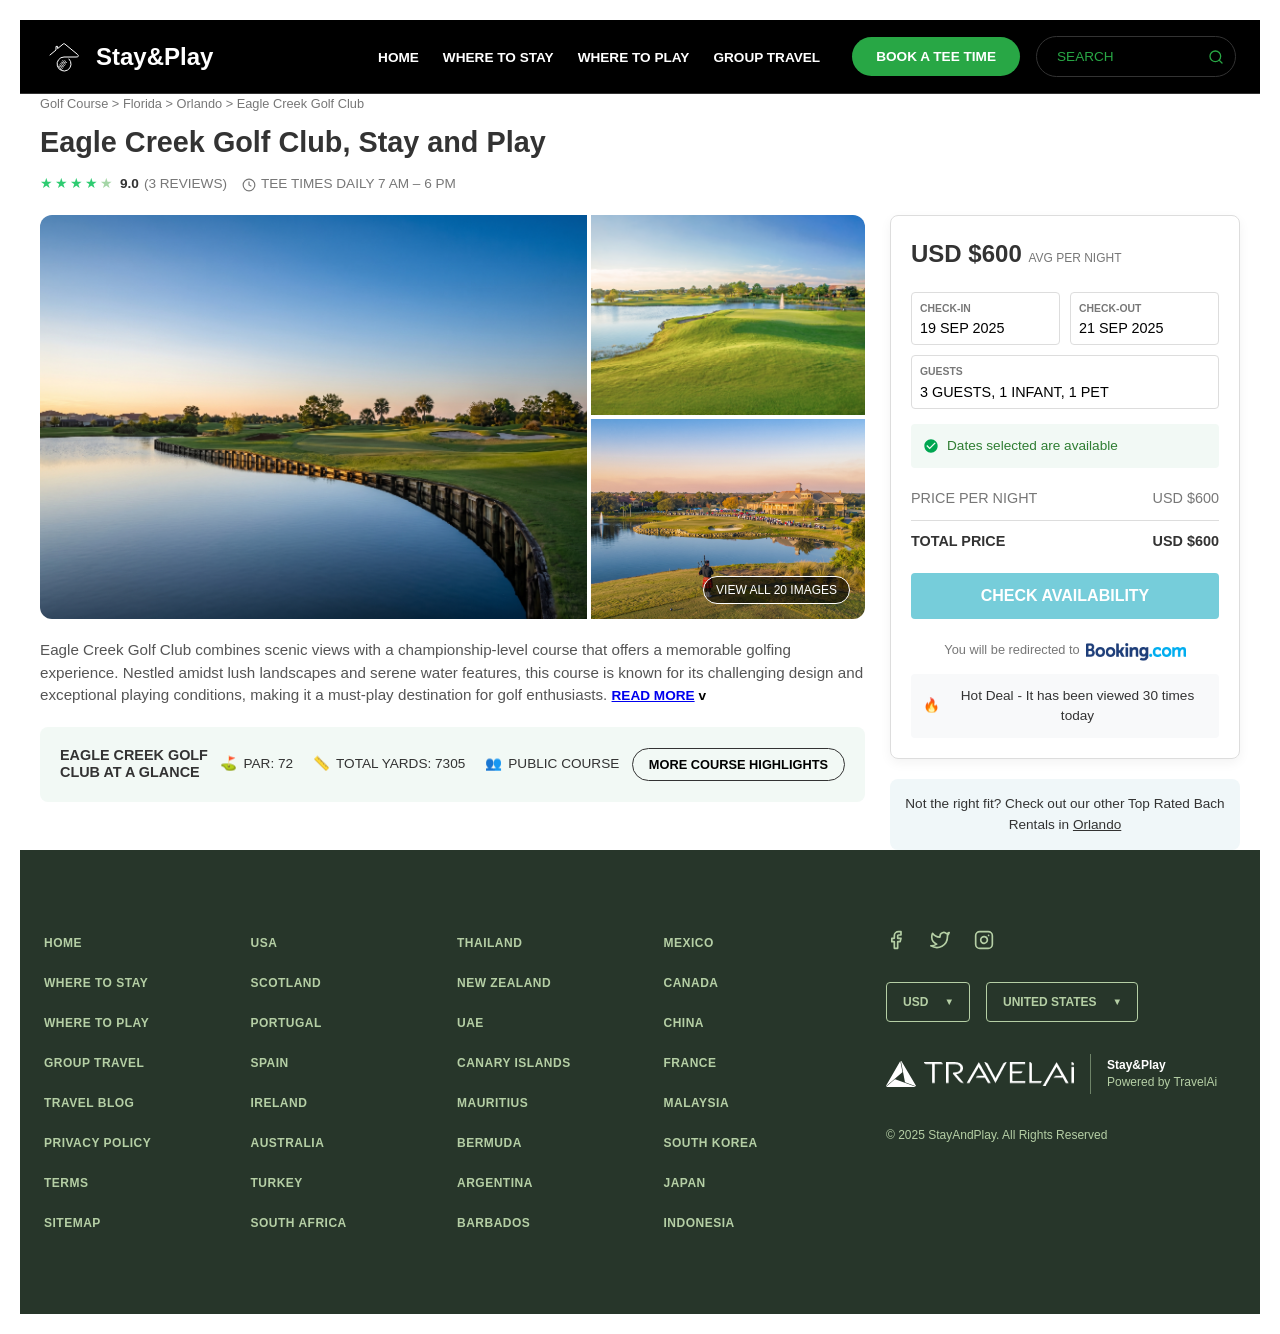
==== index.html @ 3597feb5 "works of day 2: header, footer, hero sections" ====
<!DOCTYPE html>
<html lang="en">
<head>
    <meta charset="UTF-8">
    <meta name="viewport" content="width=device-width, initial-scale=1.0">
    <title>Stay&Play - Eagle Creek Golf Club</title>
    <link rel="stylesheet" href="styles/styles.css">
    <link rel="stylesheet" href="styles/style-hero.css">
</head>
<body>

   <header class="header">
    <nav class="header__nav container" aria-label="Main Navigation">
        
        <!-- Left Side: Logo and Brand Name -->
        <div class="header__brand">
            <img src="assets/icons/logo.svg" alt="Stay&Play Logo" class="logo-img" width="40" height="40">
            <div class="header__logo">Stay&Play</div>
        </div>
        
        <!-- Right Side: Grouped Menu and Actions -->
        <div class="header__right">
            
            <!-- Navigation Links -->
            <ul class="header__menu">
                <li><a href="#" class="header__link">HOME</a></li>
                <li><a href="#" class="header__link">WHERE TO STAY</a></li>
                <li><a href="#" class="header__link">WHERE TO PLAY</a></li>
                <li><a href="#" class="header__link">GROUP TRAVEL</a></li>
            </ul>

            <!-- Actions (Buttons and Search) -->
            <div class="header__actions">
                
                <!-- Extended Actions (Desktop) -->
                <div class="header__actions-extended">
                    <button class="button button--primary button--pill">BOOK A TEE TIME</button>
                    <div class="search-wrapper">
                        <input type="text" class="search-wrapper__input" placeholder="SEARCH" aria-label="Search">
                        <svg class="search-wrapper__icon" xmlns="http://www.w3.org/2000/svg" width="16" height="16" viewBox="0 0 24 24" fill="none" stroke="currentColor" stroke-width="2" stroke-linecap="round" stroke-linejoin="round">
                            <circle cx="11" cy="11" r="8"></circle>
                            <line x1="21" y1="21" x2="16.65" y2="16.65"></line>
                        </svg>
                    </div>
                </div>

                <!-- Compact Actions (Mobile) -->
                <div class="header__actions-compact">
                    <button class="btn-icon btn-icon--solid" aria-label="Book a Tee Time">
                        <svg width="20" height="20" viewBox="0 0 24 24" fill="none" stroke="currentColor" stroke-width="2.5" stroke-linecap="round" stroke-linejoin="round">
                            <circle cx="12" cy="10" r="5"></circle>
                            <path d="M12 15v5"></path><path d="M9 20h6"></path>
                        </svg>
                    </button>
                    <button class="btn-icon btn-icon--outline" aria-label="Search">
                        <svg width="18" height="18" viewBox="0 0 24 24" fill="none" stroke="currentColor" stroke-width="2" stroke-linecap="round" stroke-linejoin="round">
                            <circle cx="11" cy="11" r="8"></circle>
                            <line x1="21" y1="21" x2="16.65" y2="16.65"></line>
                        </svg>
                    </button>
                </div>

                <!-- Hamburger Menu -->
                <button class="btn-icon btn-icon--menu" aria-label="Open Menu">
                    <svg width="28" height="28" viewBox="0 0 24 24" fill="none" stroke="currentColor" stroke-width="1.5" stroke-linecap="round" stroke-linejoin="round">
                        <line x1="3" y1="6" x2="21" y2="6"></line>
                        <line x1="3" y1="12" x2="21" y2="12"></line>
                        <line x1="3" y1="18" x2="21" y2="18"></line>
                    </svg>
                </button>
            </div>
        </div>
        
    </nav>
</header>

    <main class="property-listing">
    <!-- Header Section -->
    <header class="listing-header">
        <nav class="breadcrumbs">
            <a href="#">Golf Course</a> > <a href="#">Florida</a> > <a href="#">Orlando</a> > <span>Eagle Creek Golf Club</span>
        </nav>
        <h1>Eagle Creek Golf Club, Stay and Play</h1>
        <div class="listing-meta">
            <div class="rating">
                <span class="stars">★★★★<span class="half-star">★</span></span>
                <strong>9.0</strong> <span>(3 REVIEWS)</span>
            </div>
            <div class="hours">
                <svg width="14" height="14" viewBox="0 0 24 24" fill="none" stroke="currentColor" stroke-width="2"><circle cx="12" cy="12" r="10"></circle><polyline points="12 6 12 12 16 14"></polyline></svg>
                TEE TIMES DAILY 7 AM – 6 PM
            </div>
        </div>
    </header>

    <div class="listing-content">
        <!-- Left Column: Details -->
        <div class="main-details">
            <section class="gallery">
                <div class="gallery-main">
                    <img src="assets/images/hero-first.jpeg" alt="Eagle Creek Golf Course Main">
                </div>
                <div class="gallery-side gallery-top">
                    <img src="assets/images/hero-second.jpeg" alt="Eagle Creek Golf Course 2">
                </div>
                <div class="gallery-side gallery-bottom">
                    <img src="assets/images/hero-third.jpeg" alt="Eagle Creek Clubhouse">
                    <button class="view-images-btn">VIEW ALL 20 IMAGES</button>
                </div>
            </section>

            <section class="description">
                <p>Eagle Creek Golf Club combines scenic views with a championship-level course that offers a memorable golfing experience. Nestled amidst lush landscapes and serene water features, this course is known for its challenging design and exceptional playing conditions, making it a must-play destination for golf enthusiasts. <button class="read-more"><a href="#">READ MORE</a> <span>v</span></button></p>
            </section>

            <section class="at-a-glance">
                <div class="glance-title">EAGLE CREEK GOLF<br>CLUB AT A GLANCE</div>
                <div class="glance-stats">
                    <div class="stat"><span class="icon">⛳</span> PAR: 72</div>
                    <div class="stat"><span class="icon">📏</span> TOTAL YARDS: 7305</div>
                    <div class="stat"><span class="icon">👥</span> PUBLIC COURSE</div>
                </div>
                <button class="btn-outline">MORE COURSE HIGHLIGHTS</button>
            </section>
        </div>

        <!-- Right Column: Booking Widget -->
        <aside class="booking-sidebar">
            <div class="booking-widget">
                <div class="price-header">
                    <h2>USD $600 <span>AVG PER NIGHT</span></h2>
                </div>
                
                <form class="booking-form">
                    <div class="form-row dates">
                        <div class="input-group">
                            <label>CHECK-IN</label>
                            <select><option>19 SEP 2025</option></select>
                        </div>
                        <div class="input-group">
                            <label>CHECK-OUT</label>
                            <select><option>21 SEP 2025</option></select>
                        </div>
                    </div>
                    <div class="form-row">
                        <div class="input-group full-width">
                            <label>GUESTS</label>
                            <select><option>3 GUESTS, 1 INFANT, 1 PET</option></select>
                        </div>
                    </div>
                </form>

                <div class="availability-status">
                    <svg width="16" height="16" viewBox="0 0 24 24" fill="#00a651"><path d="M12 2C6.48 2 2 6.48 2 12s4.48 10 10 10 10-4.48 10-10S17.52 2 12 2zm-2 15l-5-5 1.41-1.41L10 14.17l7.59-7.59L19 8l-9 9z"/></svg>
                    Dates selected are available
                </div>

                <div class="price-breakdown">
                    <div class="price-row">
                        <span>PRICE PER NIGHT</span>
                        <span>USD $600</span>
                    </div>
                    <div class="price-row total">
                        <span>TOTAL PRICE</span>
                        <span>USD $600</span>
                    </div>
                </div>

                <button class="btn-primary">CHECK AVAILABILITY</button>
                
                <div class="redirect-info">
                    <span class="redirect-text">You will be redirected to</span>
                    <img src="assets/images/booking-final.png" alt="Booking.com Logo" class="booking-logo" width="100" height="40">
                    <!-- <strong>Booking.com</strong> -->
                </div>

                <div class="urgency-banner">
                    <span class="fire-icon">🔥</span> Hot Deal - It has been viewed 30 times today
                </div>
            </div>

            <div class="alternative-box">
                Not the right fit? Check out our other Top Rated Bach Rentals in <a href="#" >Orlando</a>
            </div>
        </aside>
    </div>
</main>

    <footer class="footer">
    <div class="container footer__container">
        
        <!-- Left Side: 4-Column Navigation Grid -->
        <nav class="footer__nav" aria-label="Footer Navigation">
            <ul class="footer__list">
                <li><a href="#" class="footer__link">HOME</a></li>
                <li><a href="#" class="footer__link">WHERE TO STAY</a></li>
                <li><a href="#" class="footer__link">WHERE TO PLAY</a></li>
                <li><a href="#" class="footer__link">GROUP TRAVEL</a></li>
                <li><a href="#" class="footer__link">TRAVEL BLOG</a></li>
                <li><a href="#" class="footer__link">PRIVACY POLICY</a></li>
                <li><a href="#" class="footer__link">TERMS</a></li>
                <li><a href="#" class="footer__link">SITEMAP</a></li>
            </ul>

            <ul class="footer__list">
                <li><a href="#" class="footer__link">USA</a></li>
                <li><a href="#" class="footer__link">SCOTLAND</a></li>
                <li><a href="#" class="footer__link">PORTUGAL</a></li>
                <li><a href="#" class="footer__link">SPAIN</a></li>
                <li><a href="#" class="footer__link">IRELAND</a></li>
                <li><a href="#" class="footer__link">AUSTRALIA</a></li>
                <li><a href="#" class="footer__link">TURKEY</a></li>
                <li><a href="#" class="footer__link">SOUTH AFRICA</a></li>
            </ul>

            <ul class="footer__list">
                <li><a href="#" class="footer__link">THAILAND</a></li>
                <li><a href="#" class="footer__link">NEW ZEALAND</a></li>
                <li><a href="#" class="footer__link">UAE</a></li>
                <li><a href="#" class="footer__link">CANARY ISLANDS</a></li>
                <li><a href="#" class="footer__link">MAURITIUS</a></li>
                <li><a href="#" class="footer__link">BERMUDA</a></li>
                <li><a href="#" class="footer__link">ARGENTINA</a></li>
                <li><a href="#" class="footer__link">BARBADOS</a></li>
            </ul>

            <ul class="footer__list">
                <li><a href="#" class="footer__link">MEXICO</a></li>
                <li><a href="#" class="footer__link">CANADA</a></li>
                <li><a href="#" class="footer__link">CHINA</a></li>
                <li><a href="#" class="footer__link">FRANCE</a></li>
                <li><a href="#" class="footer__link">MALAYSIA</a></li>
                <li><a href="#" class="footer__link">SOUTH KOREA</a></li>
                <li><a href="#" class="footer__link">JAPAN</a></li>
                <li><a href="#" class="footer__link">INDONESIA</a></li>
            </ul>
        </nav>

        <!-- Right Side: Socials, Dropdowns, and Branding -->
        <aside class="footer__aside">
            
            <div class="footer__socials">
                <!-- Facebook -->
                <a href="#" aria-label="Facebook" class="footer__social-link">
                    <svg width="20" height="20" viewBox="0 0 24 24" fill="none" stroke="currentColor" stroke-width="2" stroke-linecap="round" stroke-linejoin="round"><path d="M18 2h-3a5 5 0 0 0-5 5v3H7v4h3v8h4v-8h3l1-4h-4V7a1 1 0 0 1 1-1h3z"></path></svg>
                </a>
                <!-- Twitter -->
                <a href="#" aria-label="Twitter" class="footer__social-link">
                    <svg width="20" height="20" viewBox="0 0 24 24" fill="none" stroke="currentColor" stroke-width="2" stroke-linecap="round" stroke-linejoin="round"><path d="M23 3a10.9 10.9 0 0 1-3.14 1.53 4.48 4.48 0 0 0-7.86 3v1A10.66 10.66 0 0 1 3 4s-4 9 5 13a11.64 11.64 0 0 1-7 2c9 5 20 0 20-11.5a4.5 4.5 0 0 0-.08-.83A7.72 7.72 0 0 0 23 3z"></path></svg>
                </a>
                <!-- Instagram -->
                <a href="#" aria-label="Instagram" class="footer__social-link">
                    <svg width="20" height="20" viewBox="0 0 24 24" fill="none" stroke="currentColor" stroke-width="2" stroke-linecap="round" stroke-linejoin="round"><rect x="2" y="2" width="20" height="20" rx="5" ry="5"></rect><path d="M16 11.37A4 4 0 1 1 12.63 8 4 4 0 0 1 16 11.37z"></path><line x1="17.5" y1="6.5" x2="17.51" y2="6.5"></line></svg>
                </a>
            </div>

            <div class="footer__dropdowns">
                <div class="footer__select-wrapper">
                    <select class="footer__select" aria-label="Currency">
                        <option value="usd">USD</option>
                    </select>
                </div>
                <div class="footer__select-wrapper">
                    <select class="footer__select" aria-label="Country">
                        <option value="us">UNITED STATES</option>
                    </select>
                </div>
            </div>

            <div class="footer__brand">
                <div class="footer__brand-logo">
                    <!-- Placeholder SVG for TravelAI Logo -->
                     <img src="assets/icons/travelai-logo-icon.svg" alt="TravelAI Logo" width="30px" height="30px">
                     <img src="assets/images/travelai-name.png" alt="TravelAI Text Logo" width="150px" height="24px">
                    <!-- <svg width="24" height="24" viewBox="0 0 24 24" fill="none" stroke="currentColor" stroke-width="2"><path d="M12 2L2 22h20L12 2z"></path></svg> -->
                    <!-- <span>TRAVELAI</span> -->
                </div>
                <div class="footer__brand-divider"></div>
                <div class="footer__brand-text">
                    <strong>Stay&Play</strong>
                    <span>Powered by TravelAi</span>
                </div>
            </div>

            <p class="footer__copyright">&copy; 2025 StayAndPlay. All Rights Reserved</p>

        </aside>
    </div>
</footer>
</body>
</html>
---- styles/styles.css ----
/* ==========================================================================
   1. CSS Variables & Design Tokens
   ========================================================================== */
:root {
    /* Colors */
    --color-primary: #28a745;
    --color-primary-light: #92e3a9;
    --color-black: #000000;
    --color-white: #ffffff;
    --color-text-main: #333333;
    --color-text-muted: #666666;
    --color-bg-page: #f8f9fa;
    --color-border: #eaeaea;
    --color-border-dark: #333333;
    --color-footer-bg: #27362a; /* Dark green */
    --color-footer-text: #b5cfa5; /* Pale green text */
    --color-footer-hover: #ffffff;
    
    /* Typography */
    --font-family: -apple-system, BlinkMacSystemFont, "Segoe UI", Roboto, Helvetica, Arial, sans-serif;
    
    /* Spacing & Layout */
    --radius-card: 8px;
    --radius-pill: 50px;
    --max-width-desktop: 1440px;
}

/* ==========================================================================
   2. Reset & Base Styles
   ========================================================================== */
* {
    margin: 0;
    padding: 0;
    box-sizing: border-box;
}

body {
    font-family: var(--font-family);
    line-height: 1.6;
    color: var(--color-text-main);
    background-color: var(--color-bg-page);
    -webkit-font-smoothing: antialiased;
}

img, svg {
    max-width: 100%;
    display: block;
}

/* Accessible Focus States */
:focus-visible {
    outline: 3px solid var(--color-primary);
    outline-offset: 2px;
}

/* Desktop-Focused Container */
.container {
    width: 100%;
    max-width: var(--max-width-desktop);
    margin: 0 auto;
    padding: 0 1.5rem; /* Generous desktop padding */
}

/* ==========================================================================
   3. Buttons & Inputs
   ========================================================================== */
.button {
    cursor: pointer;
    border: none;
    font-weight: 700;
    font-size: 0.85rem;
    transition: background-color 0.2s ease, opacity 0.2s ease;
    display: inline-flex;
    align-items: center;
    justify-content: center;
}

.button--primary {
    background-color: var(--color-primary);
    color: var(--color-white);
}

.button--primary:hover {
    background-color: #218838;
}

.button--pill {
    padding: 0.75rem 1.5rem;
    border-radius: var(--radius-pill);
}

/* Icon Buttons */
.btn-icon {
    display: flex;
    align-items: center;
    justify-content: center;
    width: 44px;
    height: 44px;
    border: none;
    background: transparent;
    cursor: pointer;
    padding: 0;
    transition: transform 0.2s ease;
}

.btn-icon:hover {
    transform: scale(1.05);
}

.btn-icon--solid {
    background-color: var(--color-primary-light);
    color: var(--color-black);
    border-radius: 50%;
}

.btn-icon--outline {
    border: 1.5px solid var(--color-primary-light);
    color: var(--color-primary-light);
    border-radius: 50%;
}

.btn-icon--menu {
    color: var(--color-primary-light);
    width: 32px;
}

/* ==========================================================================
   4. Header & Navigation (Desktop First)
   ========================================================================== */
.header {
    width: 100%;
    background-color: var(--color-black);
    border-bottom: 1px solid var(--color-border-dark);
    position: sticky;
    top: 0;
    z-index: 1000;
}

.header__nav {
    display: flex;
    justify-content: space-between;
    align-items: center;
    width: 100%;
    padding-top: 1rem;
    padding-bottom: 1rem;
}

.header__brand {
    display: flex;
    justify-content: flex-start;
    align-items: center;
    background: black;
    gap: 0.75rem;
}

.header__logo {
    font-size: 1.5rem;
    font-weight: 800;
    color: var(--color-white);
}

.logo-img {
    width: 40px;
    height: 40px;
    object-fit: contain;
}

/* Desktop Menu Links */
.header__menu {
    display: flex;
    list-style: none;
    gap: 1.5rem;
    margin: 0;
    padding: 0;
}

.header__link {
    text-decoration: none;
    color: var(--color-white);
    font-weight: 600;
    font-size: 0.85rem;
    text-transform: uppercase;
    transition: color 0.2s ease;
}

.header__link:hover {
    color: var(--color-primary);
}

.header__right {
    display: flex;
    align-items: center;
    justify-content: flex-end;
    gap: 2rem; /* Controls the spacing between the text links and the buttons */
}

/* Header Actions */
.header__actions {
    display: flex;
    align-items: center;
    gap: 1rem;
}

.header__actions-extended {
    display: flex;
    align-items: center;
    gap: 1rem;
}

.header__actions-compact,
.btn-icon--menu {
    display: none; /* Hidden on desktop */
}

/* Search Box */
.search-wrapper {
    position: relative;
    display: flex;
    align-items: center;
}

.search-wrapper__input {
    background-color: var(--color-black);
    color: var(--color-white);
    padding: 0.75rem 2.5rem 0.75rem 1.25rem; 
    border: 1px solid var(--color-border-dark);
    border-radius: var(--radius-pill); 
    font-size: 0.85rem;
    outline: none;
    transition: border-color 0.2s ease;
    width: 200px;
}

.search-wrapper__input::placeholder {
    color: var(--color-primary);
    opacity: 1;
}

.search-wrapper__input:focus {
    border-color: var(--color-primary); 
}

.search-wrapper__icon {
    position: absolute;
    right: 12px;
    color: var(--color-primary);
    pointer-events: none; 
}

/* ==========================================================================
   5. Main Content & Layout Blocks
   ========================================================================== */

/* Accommodations Split Layout (Desktop Default) */
.booking-portal {
    padding: 3rem 0;
}

.booking-portal__header {
    margin-bottom: 2rem;
}

.booking-portal__filters {
    display: flex;
    gap: 1rem;
    margin-bottom: 2rem;
}

.filter-btn {
    background: var(--color-white);
    border: 1px solid var(--color-border);
    padding: 0.5rem 1.5rem;
    border-radius: var(--radius-pill);
    font-weight: 600;
    cursor: pointer;
}

/* Master-Detail Layout */
.booking-portal__layout {
    display: flex;
    flex-direction: row;
    align-items: flex-start;
    gap: 2rem;
}

/* Grid Column (60% width on desktop) */
.booking-portal__content {
    flex: 1 1 60%;
}

.property-grid {
    display: grid;
    grid-template-columns: repeat(2, 1fr); /* 2 columns within the 60% area */
    gap: 1.5rem;
}

/* Map Column (40% width on desktop, Sticky) */
.booking-portal__map {
    flex: 1 1 40%;
    position: sticky;
    top: 100px; /* Offset for navbar */
    height: calc(100vh - 120px);
    background: var(--color-border);
    border-radius: var(--radius-card);
    overflow: hidden;
}

/* Property Cards */
.card {
    background: var(--color-white);
    border: 1px solid var(--color-border);
    border-radius: var(--radius-card);
    overflow: hidden;
    display: flex;
    flex-direction: column;
}

.card__img {
    width: 100%;
    height: 200px;
    object-fit: cover;
}

.card__body {
    padding: 1.5rem;
    display: flex;
    flex-direction: column;
    flex-grow: 1;
}

.card__title {
    font-size: 1.1rem;
    margin-bottom: 0.5rem;
}

.card__price {
    font-weight: 600;
    color: var(--color-primary);
    margin-bottom: 1rem;
}

.card__actions {
    margin-top: auto;
    display: flex;
    gap: 0.5rem;
}

.card__actions button {
    flex: 1;
    padding: 0.5rem;
    border-radius: 4px;
}

/* Weather Section */
.weather {
    padding: 3rem 0;
}

.weather__grid {
    display: grid;
    grid-template-columns: repeat(4, 1fr);
    gap: 1.5rem;
    margin-top: 1.5rem;
}

/* ==========================================================================
   Footer Base (Desktop First)
   ========================================================================== */
.footer {
    background-color: var(--color-footer-bg);
    /* Ensure you have an overlay-friendly background image in your assets folder */
    background-image: linear-gradient(rgba(39, 54, 42, 0.85), rgba(39, 54, 42, 0.85)), url('assets/footer1.jpeg');
    background-size: cover;
    background-position: center;
    padding: 5rem 0;
    color: var(--color-footer-text);
}

.footer__container {
    display: flex;
    justify-content: space-between;
    align-items: flex-start;
    gap: 4rem;
}

/* ==========================================================================
   Left Navigation
   ========================================================================== */
.footer__nav {
    display: grid;
    grid-template-columns: repeat(4, 1fr);
    gap: 3rem;
    flex: 1; /* Takes up remaining space */
}

.footer__list {
    list-style: none;
    padding: 0;
    margin: 0;
    display: flex;
    flex-direction: column;
    gap: 1rem;
}

.footer__link {
    text-decoration: none;
    color: var(--color-footer-text);
    font-size: 0.75rem;
    font-weight: 600;
    letter-spacing: 0.5px;
    text-transform: uppercase;
    transition: color 0.2s ease;
}

.footer__link:hover {
    color: var(--color-footer-hover);
}

/* ==========================================================================
   Right Aside (Controls & Branding)
   ========================================================================== */
.footer__aside {
    display: flex;
    flex-direction: column;
    align-items: flex-start; /* Aligns content to the right edge */
    gap: 2rem;
    min-width: 350px;
}

/* Socials */
.footer__socials {
    display: flex;
    gap: 1.5rem;
}

.footer__social-link {
    color: var(--color-footer-text);
    transition: color 0.2s ease;
}

.footer__social-link:hover {
    color: var(--color-footer-hover);
}

/* Select Dropdowns */
.footer__dropdowns {
    display: flex;
    gap: 1rem;
    width: 100%;
    justify-content: flex-start;
}

.footer__select-wrapper {
    position: relative;
}

.footer__select {
    appearance: none;
    background-color: transparent;
    color: var(--color-footer-text);
    border: 1px solid var(--color-footer-text);
    padding: 0.75rem 2.5rem 0.75rem 1rem;
    border-radius: 4px;
    font-size: 0.75rem;
    font-weight: 600;
    cursor: pointer;
    outline: none;
}

.footer__select:focus {
    border-color: var(--color-footer-hover);
}

/* Add custom arrow using background-image */
.footer__select-wrapper::after {
    content: "▼";
    font-size: 0.6rem;
    color: var(--color-footer-text);
    position: absolute;
    right: 1rem;
    top: 50%;
    transform: translateY(-50%);
    pointer-events: none;
}

/* Branding */
.footer__brand {
    display: flex;
    align-items: center;
    gap: 1rem;
}

.footer__brand-logo {
    display: flex;
    align-items: center;
    gap: 0.5rem;
    font-size: 1.5rem;
    font-weight: 400;
    letter-spacing: 1px;
    color: var(--color-footer-hover); /* Brighter for the logo */
}

.footer__brand-divider {
    width: 1px;
    height: 40px;
    background-color: var(--color-footer-text);
    opacity: 0.5;
}

.footer__brand-text {
    display: flex;
    flex-direction: column;
    font-size: 0.75rem;
    line-height: 1.4;
}

.footer__brand-text strong {
    color: var(--color-footer-hover);
}

.footer__copyright {
    font-size: 0.75rem;
}

/* ==========================================================================
   Responsive Behavior (Desktop-First)
   ========================================================================== */

/* Tablet View */
@media (max-width: 1199px) {
    .footer__container {
        flex-direction: column;
        gap: 4rem;
    }

    .footer__aside {
        align-items: flex-start; /* Move alignment to left for stacked view */
        width: 100%;
    }

    .footer__dropdowns {
        justify-content: flex-start;
    }
}

/* Small Tablet / Mobile Wide */
@media (max-width: 899px) {
    .footer__nav {
        grid-template-columns: repeat(2, 1fr); /* 2 columns instead of 4 */
        width: 100%;
    }
}

/* Small Mobile */
@media (max-width: 599px) {
    .footer__nav {
        grid-template-columns: 1fr; /* Single column */
    }

    .footer__dropdowns {
        flex-direction: column; /* Stack dropdowns vertically */
        width: 100%;
    }
    
    .footer__select {
        width: 100%; /* Full width dropdowns on mobile */
    }
}

/* ==========================================================================
   6. Responsive Breakpoints (Scaling Down)
   ========================================================================== */

/* Tablet / Small Desktop View (Screens under 1200px) */
@media (max-width: 1199px) {
    .container {
        padding: 0 2rem; /* Reduce container padding */
    }

    /* Navbar Adjustments */
    .header__menu {
        display: none; /* Hide text links to save space */
    }
    
    .btn-icon--menu {
        display: flex; /* Show hamburger menu */
    }

    .header__brand {
        justify-content: left;
    }

    .header__right {
        justify-content: flex-end;
    }

    /* Reduce property grid to 1 column inside the split layout */
    .property-grid {
        grid-template-columns: 1fr;
    }

    /* Reduce weather grid */
    .weather__grid {
        grid-template-columns: repeat(2, 1fr);
    }
}


/* Mobile / Small Tablet View (Screens under 900px) */
@media (max-width: 899px) {
    /* Navbar Actions Swap */
    .header__actions-extended {
        display: none; /* Hide full search and pill button */
    }
    
    .header__actions-compact {
        display: flex; /* Show solid/outline icon buttons */
        gap: 0.75rem;
    }

    /* Collapse Split Layout */
    .booking-portal__layout {
        flex-direction: column-reverse; /* Stacks map above or below grid */
    }

    .booking-portal__content,
    .booking-portal__map {
        flex: 1 1 100%;
        width: 100%;
    }

    .booking-portal__map {
        position: relative;
        top: 0;
        height: 350px; /* Fixed height for map on mobile */
        margin-bottom: 2rem;
    }

    /* Expand property grid back to 2 columns if space allows on wide mobile, or keep 1 */
    .property-grid {
        grid-template-columns: repeat(auto-fit, minmax(280px, 1fr));
    }
}

/* Small Mobile View (Screens under 600px) */
@media (max-width: 599px) {
    .container {
        padding: 0 1rem;
    }

    .weather__grid {
        grid-template-columns: 1fr; /* Stack weather cards single file */
    }
    
    .card__actions {
        flex-direction: column; /* Stack buttons inside cards */
    }
}
---- styles/style-hero.css ----
:root {
    --text-main: #333;
    --text-light: #777;
    --primary-blue: #76cdda;
    --border-color: #ddd;
    --bg-light-green: #f2f9f5;
    --bg-light-blue: #f0f7f9;
    --font-family: -apple-system, BlinkMacSystemFont, "Segoe UI", Roboto, Helvetica, Arial, sans-serif;
}

body {
    font-family: var(--font-family);
    color: var(--text-main);
    line-height: 1.5;
    margin: 0;
    padding: 20px;
    background-color: #fff;
}

* { box-sizing: border-box; }

.property-listing {
    max-width: 1200px;
    margin: 0 auto;
}

/* Header */
.breadcrumbs {
    font-size: 0.8rem;
    color: var(--text-light);
    margin-bottom: 8px;
}
.breadcrumbs a {
    color: var(--text-light);
    text-decoration: none;
}
h1 {
    font-size: 1.8rem;
    margin: 0 0 10px 0;
}
.listing-meta {
    display: flex;
    align-items: center;
    gap: 15px;
    font-size: 0.85rem;
    margin-bottom: 20px;
    color: var(--text-light);
}
.rating {
    display: flex;
    align-items: center;
    gap: 5px;
}
.stars { color: #2ecc71; letter-spacing: 2px;}
.half-star { color: #a5d6a7; }
.rating strong { color: var(--text-main); }
.hours {
    display: flex;
    align-items: center;
    gap: 5px;
}

/* Layout */
.listing-content {
    display: grid;
    grid-template-columns: 1fr 350px;
    gap: 25px;
}

/* Gallery */
.gallery {
    display: grid;
    grid-template-columns: 2fr 1fr;
    grid-template-rows: 200px 200px;
    gap: 4px;
    border-radius: 12px;
    overflow: hidden;
    margin-bottom: 20px;
}
.gallery img {
    width: 100%;
    height: 100%;
    object-fit: cover;
    display: block;
}
.gallery-main {
    grid-row: span 2;
}
.gallery-bottom {
    position: relative;
}
.view-images-btn {
    position: absolute;
    bottom: 15px;
    right: 15px;
    background: rgba(0,0,0,0.6);
    color: white;
    border: 1px solid white;
    padding: 6px 12px;
    font-size: 0.75rem;
    border-radius: 20px;
    cursor: pointer;
}

/* Description */
.description p {
    font-size: 0.95rem;
    color: #555;
    margin-bottom: 20px;
}
.read-more {
    background: none;
    border: none;
    font-weight: bold;
    font-size: 0.85rem;
    cursor: pointer;
    padding: 0;
}

/* At a Glance */
.at-a-glance {
    display: flex;
    align-items: center;
    justify-content: space-between;
    background-color: var(--bg-light-green);
    padding: 20px;
    border-radius: 8px;
}
.glance-title {
    font-weight: bold;
    font-size: 0.9rem;
    line-height: 1.2;
}
.glance-stats {
    display: flex;
    gap: 20px;
    font-size: 0.85rem;
}
.stat {
    display: flex;
    align-items: center;
    gap: 6px;
}
.btn-outline {
    background: transparent;
    border: 1px solid var(--text-main);
    padding: 8px 16px;
    border-radius: 20px;
    font-size: 0.8rem;
    font-weight: 600;
    cursor: pointer;
}

/* Booking Sidebar */
.booking-widget {
    border: 1px solid var(--border-color);
    border-radius: 8px;
    padding: 20px;
    box-shadow: 0 4px 12px rgba(0,0,0,0.05);
}
.price-header h2 {
    margin: 0 0 20px 0;
    font-size: 1.5rem;
}
.price-header span {
    font-size: 0.75rem;
    color: var(--text-light);
    font-weight: normal;
}
.booking-form .form-row {
    display: flex;
    gap: 10px;
    margin-bottom: 10px;
}
.input-group {
    flex: 1;
    display: flex;
    flex-direction: column;
    border: 1px solid var(--border-color);
    border-radius: 4px;
    padding: 8px;
}
.input-group.full-width { width: 100%; }
.input-group label {
    font-size: 0.65rem;
    color: var(--text-light);
    font-weight: bold;
}
.input-group select {
    border: none;
    outline: none;
    font-size: 0.9rem;
    background: transparent;
    appearance: none;
    font-weight: 500;
    margin-top: 4px;
}
.availability-status {
    background-color: var(--bg-light-green);
    color: #2e7d32;
    padding: 12px;
    border-radius: 4px;
    font-size: 0.85rem;
    display: flex;
    align-items: center;
    gap: 8px;
    margin: 15px 0;
}
.price-breakdown {
    margin: 20px 0;
    font-size: 0.9rem;
}
.price-row {
    display: flex;
    justify-content: space-between;
    margin-bottom: 10px;
    color: var(--text-light);
}
.price-row.total {
    font-weight: bold;
    color: var(--text-main);
    border-top: 1px solid var(--border-color);
    padding-top: 10px;
}
.btn-primary {
    width: 100%;
    background-color: var(--primary-blue);
    color: white;
    border: none;
    padding: 14px;
    border-radius: 4px;
    font-weight: bold;
    font-size: 1rem;
    cursor: pointer;
    margin-bottom: 15px;
}
.redirect-info {
    color: var(--text-light);
    display: flex;
    align-items: center;
    gap: 6px; 
    justify-content: center;
} 

 .redirect-text {
    font-size: 0.8rem;
    margin: 0 0 8px 0;
}


.urgency-banner {
    background-color: #f8f9fa;
    padding: 12px;
    border-radius: 4px;
    font-size: 0.85rem;
    text-align: center;
    display: flex;
    align-items: center;
    justify-content: center;
    gap: 8px;
}

/* Alternative Box */
.alternative-box {
    background-color: var(--bg-light-blue);
    padding: 15px;
    border-radius: 8px;
    text-align: center;
    font-size: 0.85rem;
    margin-top: 20px;
}
.alternative-box a {
    color: var(--text-main);
}

/* Responsive adjustments */
@media (max-width: 900px) {
    .listing-content {
        grid-template-columns: 1fr;
    }
    .at-a-glance {
        flex-direction: column;
        align-items: flex-start;
        gap: 15px;
    }
    .gallery {
        grid-template-columns: 1fr;
        grid-template-rows: auto;
    }
    .gallery-side {
        display: none;
    }
}
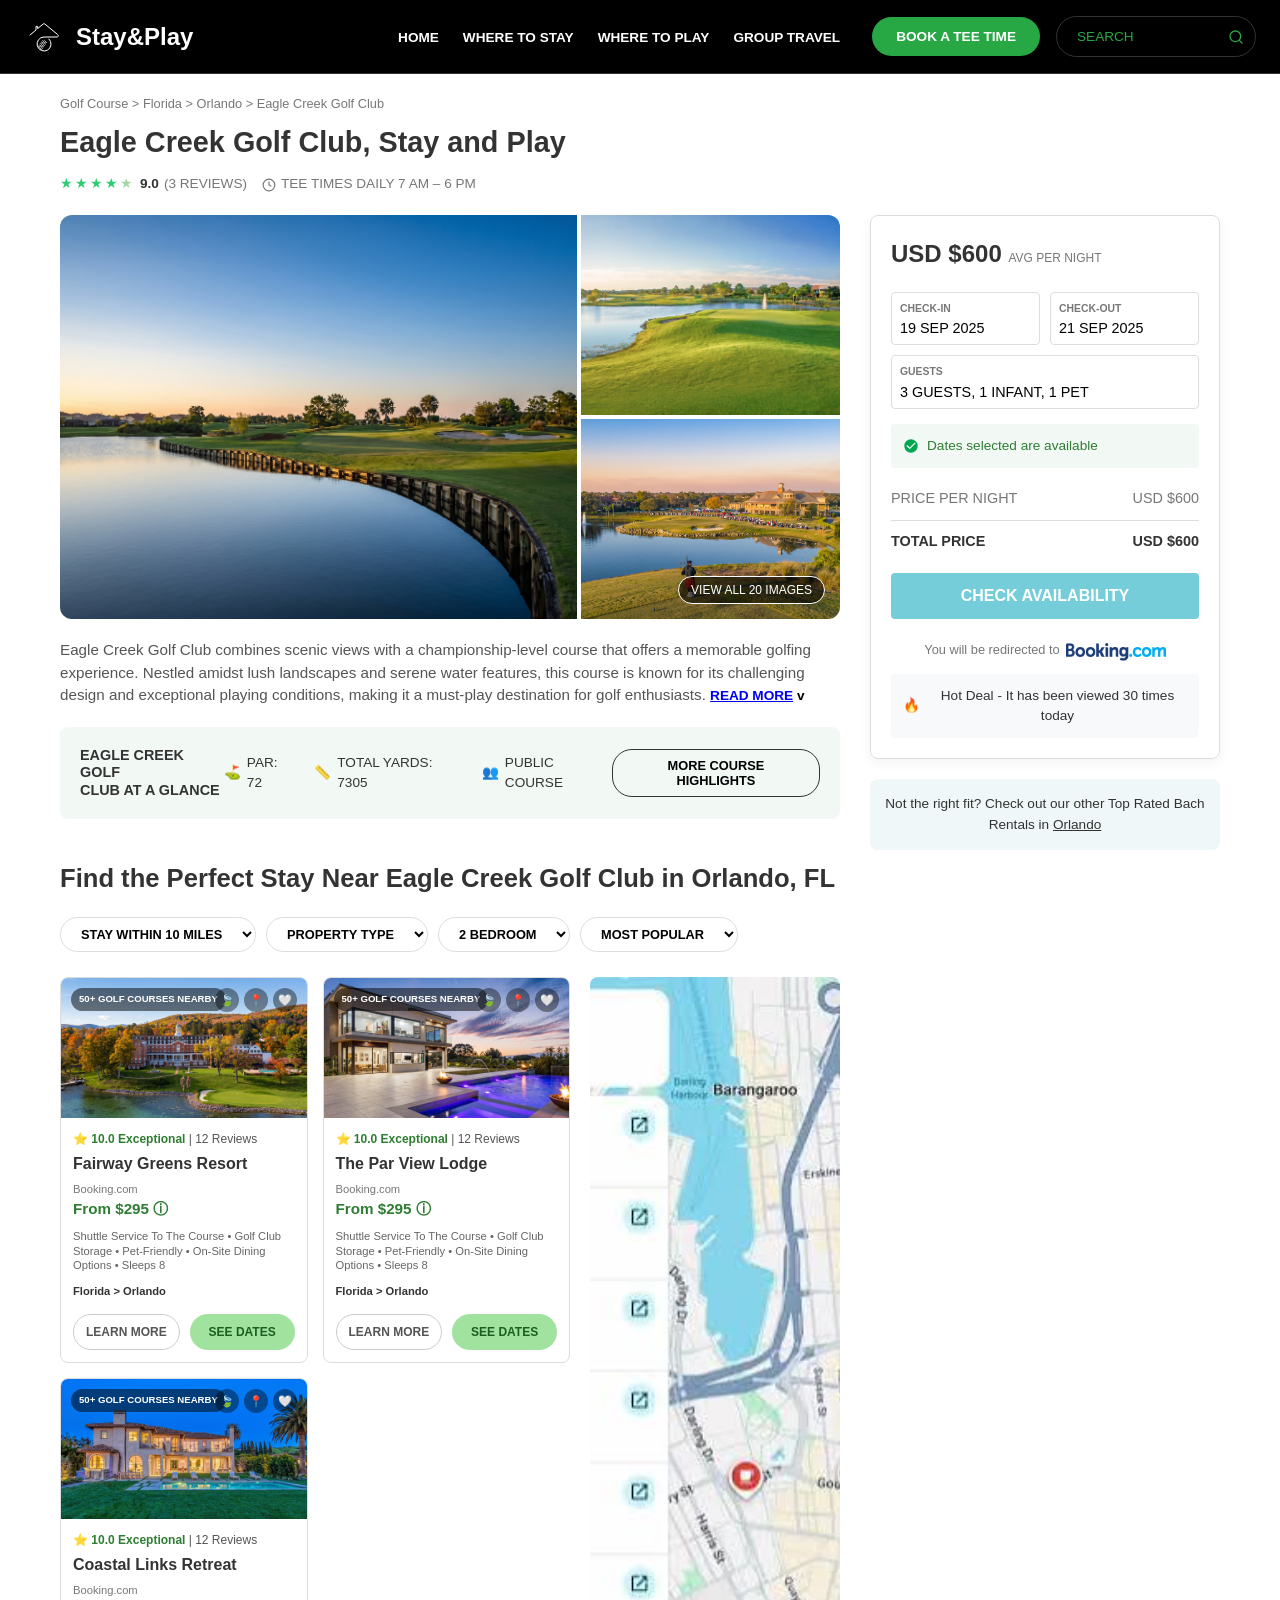
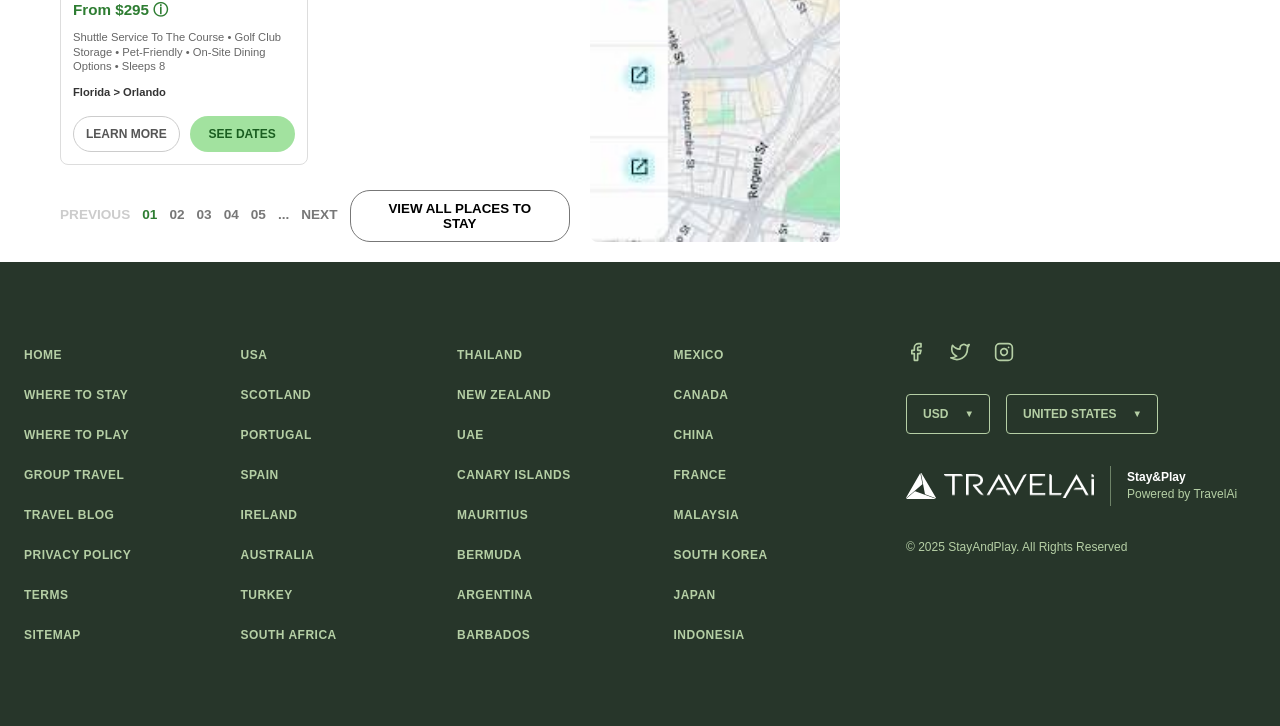
==== commit 6a15e3d7: "property and opitons ui" ====
--- a/index.html
+++ b/index.html
@@ -1,291 +1,689 @@
-<!DOCTYPE html>
+<!doctype html>
 <html lang="en">
-<head>
-    <meta charset="UTF-8">
-    <meta name="viewport" content="width=device-width, initial-scale=1.0">
+  <head>
+    <meta charset="UTF-8" />
+    <meta name="viewport" content="width=device-width, initial-scale=1.0" />
     <title>Stay&Play - Eagle Creek Golf Club</title>
-    <link rel="stylesheet" href="styles/styles.css">
-    <link rel="stylesheet" href="styles/style-hero.css">
-</head>
-<body>
-
-   <header class="header">
-    <nav class="header__nav container" aria-label="Main Navigation">
-        
+    <link rel="stylesheet" href="styles/styles.css" />
+    <link rel="stylesheet" href="styles/style-hero.css" />
+    <link rel="stylesheet" href="styles/style-property-listing.css" />
+  </head>
+  <body>
+    <header class="header">
+      <nav class="header__nav container" aria-label="Main Navigation">
         <!-- Left Side: Logo and Brand Name -->
         <div class="header__brand">
-            <img src="assets/icons/logo.svg" alt="Stay&Play Logo" class="logo-img" width="40" height="40">
-            <div class="header__logo">Stay&Play</div>
+          <img
+            src="assets/icons/logo.svg"
+            alt="Stay&Play Logo"
+            class="logo-img"
+            width="40"
+            height="40"
+          />
+          <div class="header__logo">Stay&Play</div>
         </div>
-        
+
         <!-- Right Side: Grouped Menu and Actions -->
         <div class="header__right">
-            
-            <!-- Navigation Links -->
-            <ul class="header__menu">
-                <li><a href="#" class="header__link">HOME</a></li>
-                <li><a href="#" class="header__link">WHERE TO STAY</a></li>
-                <li><a href="#" class="header__link">WHERE TO PLAY</a></li>
-                <li><a href="#" class="header__link">GROUP TRAVEL</a></li>
-            </ul>
-
-            <!-- Actions (Buttons and Search) -->
-            <div class="header__actions">
-                
-                <!-- Extended Actions (Desktop) -->
-                <div class="header__actions-extended">
-                    <button class="button button--primary button--pill">BOOK A TEE TIME</button>
-                    <div class="search-wrapper">
-                        <input type="text" class="search-wrapper__input" placeholder="SEARCH" aria-label="Search">
-                        <svg class="search-wrapper__icon" xmlns="http://www.w3.org/2000/svg" width="16" height="16" viewBox="0 0 24 24" fill="none" stroke="currentColor" stroke-width="2" stroke-linecap="round" stroke-linejoin="round">
-                            <circle cx="11" cy="11" r="8"></circle>
-                            <line x1="21" y1="21" x2="16.65" y2="16.65"></line>
-                        </svg>
-                    </div>
-                </div>
-
-                <!-- Compact Actions (Mobile) -->
-                <div class="header__actions-compact">
-                    <button class="btn-icon btn-icon--solid" aria-label="Book a Tee Time">
-                        <svg width="20" height="20" viewBox="0 0 24 24" fill="none" stroke="currentColor" stroke-width="2.5" stroke-linecap="round" stroke-linejoin="round">
-                            <circle cx="12" cy="10" r="5"></circle>
-                            <path d="M12 15v5"></path><path d="M9 20h6"></path>
-                        </svg>
-                    </button>
-                    <button class="btn-icon btn-icon--outline" aria-label="Search">
-                        <svg width="18" height="18" viewBox="0 0 24 24" fill="none" stroke="currentColor" stroke-width="2" stroke-linecap="round" stroke-linejoin="round">
-                            <circle cx="11" cy="11" r="8"></circle>
-                            <line x1="21" y1="21" x2="16.65" y2="16.65"></line>
-                        </svg>
-                    </button>
-                </div>
-
-                <!-- Hamburger Menu -->
-                <button class="btn-icon btn-icon--menu" aria-label="Open Menu">
-                    <svg width="28" height="28" viewBox="0 0 24 24" fill="none" stroke="currentColor" stroke-width="1.5" stroke-linecap="round" stroke-linejoin="round">
-                        <line x1="3" y1="6" x2="21" y2="6"></line>
-                        <line x1="3" y1="12" x2="21" y2="12"></line>
-                        <line x1="3" y1="18" x2="21" y2="18"></line>
-                    </svg>
-                </button>
-            </div>
+          <!-- Navigation Links -->
+          <ul class="header__menu">
+            <li><a href="#" class="header__link">HOME</a></li>
+            <li><a href="#" class="header__link">WHERE TO STAY</a></li>
+            <li><a href="#" class="header__link">WHERE TO PLAY</a></li>
+            <li><a href="#" class="header__link">GROUP TRAVEL</a></li>
+          </ul>
+
+          <!-- Actions (Buttons and Search) -->
+          <div class="header__actions">
+            <!-- Extended Actions (Desktop) -->
+            <div class="header__actions-extended">
+              <button class="button button--primary button--pill">
+                BOOK A TEE TIME
+              </button>
+              <div class="search-wrapper">
+                <input
+                  type="text"
+                  class="search-wrapper__input"
+                  placeholder="SEARCH"
+                  aria-label="Search"
+                />
+                <svg
+                  class="search-wrapper__icon"
+                  xmlns="http://www.w3.org/2000/svg"
+                  width="16"
+                  height="16"
+                  viewBox="0 0 24 24"
+                  fill="none"
+                  stroke="currentColor"
+                  stroke-width="2"
+                  stroke-linecap="round"
+                  stroke-linejoin="round"
+                >
+                  <circle cx="11" cy="11" r="8"></circle>
+                  <line x1="21" y1="21" x2="16.65" y2="16.65"></line>
+                </svg>
+              </div>
+            </div>
+
+            <!-- Compact Actions (Mobile) -->
+            <div class="header__actions-compact">
+              <button
+                class="btn-icon btn-icon--solid"
+                aria-label="Book a Tee Time"
+              >
+                <svg
+                  width="20"
+                  height="20"
+                  viewBox="0 0 24 24"
+                  fill="none"
+                  stroke="currentColor"
+                  stroke-width="2.5"
+                  stroke-linecap="round"
+                  stroke-linejoin="round"
+                >
+                  <circle cx="12" cy="10" r="5"></circle>
+                  <path d="M12 15v5"></path>
+                  <path d="M9 20h6"></path>
+                </svg>
+              </button>
+              <button class="btn-icon btn-icon--outline" aria-label="Search">
+                <svg
+                  width="18"
+                  height="18"
+                  viewBox="0 0 24 24"
+                  fill="none"
+                  stroke="currentColor"
+                  stroke-width="2"
+                  stroke-linecap="round"
+                  stroke-linejoin="round"
+                >
+                  <circle cx="11" cy="11" r="8"></circle>
+                  <line x1="21" y1="21" x2="16.65" y2="16.65"></line>
+                </svg>
+              </button>
+            </div>
+
+            <!-- Hamburger Menu -->
+            <button class="btn-icon btn-icon--menu" aria-label="Open Menu">
+              <svg
+                width="28"
+                height="28"
+                viewBox="0 0 24 24"
+                fill="none"
+                stroke="currentColor"
+                stroke-width="1.5"
+                stroke-linecap="round"
+                stroke-linejoin="round"
+              >
+                <line x1="3" y1="6" x2="21" y2="6"></line>
+                <line x1="3" y1="12" x2="21" y2="12"></line>
+                <line x1="3" y1="18" x2="21" y2="18"></line>
+              </svg>
+            </button>
+          </div>
         </div>
-        
-    </nav>
-</header>
+      </nav>
+    </header>
 
     <main class="property-listing">
-    <!-- Header Section -->
-    <header class="listing-header">
+      <!-- Header Section -->
+      <header class="listing-header">
         <nav class="breadcrumbs">
-            <a href="#">Golf Course</a> > <a href="#">Florida</a> > <a href="#">Orlando</a> > <span>Eagle Creek Golf Club</span>
+          <a href="#">Golf Course</a> > <a href="#">Florida</a> >
+          <a href="#">Orlando</a> > <span>Eagle Creek Golf Club</span>
         </nav>
         <h1>Eagle Creek Golf Club, Stay and Play</h1>
         <div class="listing-meta">
-            <div class="rating">
-                <span class="stars">★★★★<span class="half-star">★</span></span>
-                <strong>9.0</strong> <span>(3 REVIEWS)</span>
-            </div>
-            <div class="hours">
-                <svg width="14" height="14" viewBox="0 0 24 24" fill="none" stroke="currentColor" stroke-width="2"><circle cx="12" cy="12" r="10"></circle><polyline points="12 6 12 12 16 14"></polyline></svg>
-                TEE TIMES DAILY 7 AM – 6 PM
-            </div>
+          <div class="rating">
+            <span class="stars">★★★★<span class="half-star">★</span></span>
+            <strong>9.0</strong> <span>(3 REVIEWS)</span>
+          </div>
+          <div class="hours">
+            <svg
+              width="14"
+              height="14"
+              viewBox="0 0 24 24"
+              fill="none"
+              stroke="currentColor"
+              stroke-width="2"
+            >
+              <circle cx="12" cy="12" r="10"></circle>
+              <polyline points="12 6 12 12 16 14"></polyline>
+            </svg>
+            TEE TIMES DAILY 7 AM – 6 PM
+          </div>
         </div>
-    </header>
-
-    <div class="listing-content">
+      </header>
+
+      <div class="listing-content">
         <!-- Left Column: Details -->
         <div class="main-details">
-            <section class="gallery">
-                <div class="gallery-main">
-                    <img src="assets/images/hero-first.jpeg" alt="Eagle Creek Golf Course Main">
-                </div>
-                <div class="gallery-side gallery-top">
-                    <img src="assets/images/hero-second.jpeg" alt="Eagle Creek Golf Course 2">
-                </div>
-                <div class="gallery-side gallery-bottom">
-                    <img src="assets/images/hero-third.jpeg" alt="Eagle Creek Clubhouse">
-                    <button class="view-images-btn">VIEW ALL 20 IMAGES</button>
-                </div>
-            </section>
-
-            <section class="description">
-                <p>Eagle Creek Golf Club combines scenic views with a championship-level course that offers a memorable golfing experience. Nestled amidst lush landscapes and serene water features, this course is known for its challenging design and exceptional playing conditions, making it a must-play destination for golf enthusiasts. <button class="read-more"><a href="#">READ MORE</a> <span>v</span></button></p>
-            </section>
-
-            <section class="at-a-glance">
-                <div class="glance-title">EAGLE CREEK GOLF<br>CLUB AT A GLANCE</div>
-                <div class="glance-stats">
-                    <div class="stat"><span class="icon">⛳</span> PAR: 72</div>
-                    <div class="stat"><span class="icon">📏</span> TOTAL YARDS: 7305</div>
-                    <div class="stat"><span class="icon">👥</span> PUBLIC COURSE</div>
-                </div>
-                <button class="btn-outline">MORE COURSE HIGHLIGHTS</button>
-            </section>
+          <section class="gallery-container">
+            <div class="gallery-track">
+              <div class="gallery-slide">
+                <img
+                  src="assets/images/hero-first.jpeg"
+                  alt="Eagle Creek Golf Course Main"
+                />
+              </div>
+              <div class="gallery-slide">
+                <img
+                  src="assets/images/hero-second.jpeg"
+                  alt="Eagle Creek Golf Course 2"
+                />
+              </div>
+              <div class="gallery-slide">
+                <img
+                  src="assets/images/hero-third.jpeg"
+                  alt="Eagle Creek Clubhouse"
+                />
+              </div>
+            </div>
+
+            <button class="view-images-btn">VIEW ALL 20 IMAGES</button>
+
+            <div class="carousel-dots">
+              <span class="dot active"></span>
+              <span class="dot"></span>
+              <span class="dot"></span>
+              <span class="dot"></span>
+              <span class="dot"></span>
+              <span class="dot"></span>
+            </div>
+          </section>
+
+          <!-- Mobile & Tablet Booking Options (Hidden on Desktop) -->
+          <section class="mobile-stay-play">
+            <!-- Stay Section -->
+            <div class="sp-column">
+              <div class="sp-header stay-color">
+                <svg width="32" height="32" viewBox="0 0 24 24" fill="#66c7d6">
+                  <circle cx="12" cy="12" r="12" />
+                  <path d="M7 11h10v4H7zM7 9h4v2H7z" fill="#fff" />
+                </svg>
+                <span>STAY</span>
+              </div>
+              <div class="sp-box">
+                <div class="sp-stats stay-stats">
+                  <div class="sp-stat-item">
+                    <strong>800+</strong>
+                    <span>PLACES TO<br />STAY NEAR BY</span>
+                  </div>
+                  <div class="sp-stat-item">
+                    <span>FROM</span>
+                    <strong>$300</strong>
+                  </div>
+                </div>
+                <button class="sp-btn stay-btn">BOOK A PLACE TO STAY</button>
+              </div>
+            </div>
+
+            <!-- Play Section -->
+            <div class="sp-column">
+              <div class="sp-header play-color">
+                <svg width="32" height="32" viewBox="0 0 24 24" fill="#9bd986">
+                  <circle cx="12" cy="12" r="12" />
+                  <path
+                    d="M12 6a3 3 0 100 6 3 3 0 000-6zm-1 8h2v5h-2z"
+                    fill="#fff"
+                  />
+                </svg>
+                <span>PLAY</span>
+              </div>
+              <div class="sp-box">
+                <div class="sp-stats play-stats">
+                  <div class="sp-stat-item">
+                    <span>PEAK</span>
+                    <strong>$100</strong>
+                    <span>ROUND</span>
+                  </div>
+                  <div class="sp-stat-item">
+                    <span>OFF-PEAK</span>
+                    <strong>$75</strong>
+                    <span>ROUND</span>
+                  </div>
+                  <div class="sp-stat-item">
+                    <span>TWLIGHT</span>
+                    <strong>$60</strong>
+                    <span>ROUND</span>
+                  </div>
+                </div>
+                <button class="sp-btn play-btn">BOOK A TEE TIME</button>
+              </div>
+            </div>
+          </section>
+
+          <section class="description">
+            <p>
+              Eagle Creek Golf Club combines scenic views with a
+              championship-level course that offers a memorable golfing
+              experience. Nestled amidst lush landscapes and serene water
+              features, this course is known for its challenging design and
+              exceptional playing conditions, making it a must-play destination
+              for golf enthusiasts.
+              <button class="read-more">
+                <a href="#">READ MORE</a> <span>v</span>
+              </button>
+            </p>
+          </section>
+
+          <section class="at-a-glance">
+            <div class="glance-title">
+              EAGLE CREEK GOLF<br />CLUB AT A GLANCE
+            </div>
+            <div class="glance-stats">
+              <div class="stat"><span class="icon">⛳</span> PAR: 72</div>
+              <div class="stat">
+                <span class="icon">📏</span> TOTAL YARDS: 7305
+              </div>
+              <div class="stat"><span class="icon">👥</span> PUBLIC COURSE</div>
+            </div>
+            <button class="btn-outline">MORE COURSE HIGHLIGHTS</button>
+          </section>
+
+          <section class="perfect-stay-section">
+            <h2>
+              Find the Perfect Stay Near Eagle Creek Golf Club in Orlando, FL
+            </h2>
+
+            <!-- Filters -->
+            <div class="stay-filters">
+              <select>
+                <option>STAY WITHIN 10 MILES</option>
+              </select>
+              <select>
+                <option>PROPERTY TYPE</option>
+              </select>
+              <select>
+                <option>2 BEDROOM</option>
+              </select>
+              <select>
+                <option>MOST POPULAR</option>
+              </select>
+            </div>
+
+            <div class="stay-content-layout">
+              <!-- Left: Cards -->
+              <div class="stay-cards-wrapper">
+                <div class="property-grid">
+                  <!-- Card 1 -->
+                  <div class="property-card">
+                    <div class="pc-image">
+                      <img
+                        src="assets/images/options-1.jpeg"
+                        alt="Resort"
+                      />
+                      <div class="pc-badge">50+ GOLF COURSES NEARBY</div>
+                      <div class="pc-icons">
+                        <span class="icon-circle">🍃</span>
+                        <span class="icon-circle">📍</span>
+                        <span class="icon-circle">🤍</span>
+                      </div>
+                    </div>
+                    <div class="pc-info">
+                      <div class="pc-rating">
+                        <span class="star">⭐</span>
+                        <strong>10.0 Exceptional</strong> | 12 Reviews
+                      </div>
+                      <h3>Fairway Greens Resort</h3>
+                      <div class="pc-provider">Booking.com</div>
+                      <div class="pc-price">
+                        From $295 <span class="info-icon">ⓘ</span>
+                      </div>
+                      <p class="pc-amenities">
+                        Shuttle Service To The Course • Golf Club Storage •
+                        Pet-Friendly • On-Site Dining Options • Sleeps 8
+                      </p>
+                      <div class="pc-location">Florida > Orlando</div>
+                      <div class="pc-buttons">
+                        <button class="pc-btn-outline">LEARN MORE</button>
+                        <button class="pc-btn-solid">SEE DATES</button>
+                      </div>
+                    </div>
+                  </div>
+
+                  <!-- Card 2 -->
+                  <div class="property-card">
+                    <div class="pc-image">
+                      <img
+                        src="assets/images/options-2.jpeg"
+                        alt="Lodge"
+                      />
+                      <div class="pc-badge">50+ GOLF COURSES NEARBY</div>
+                      <div class="pc-icons">
+                        <span class="icon-circle">🍃</span
+                        ><span class="icon-circle">📍</span
+                        ><span class="icon-circle">🤍</span>
+                      </div>
+                    </div>
+                    <div class="pc-info">
+                      <div class="pc-rating">
+                        <span class="star">⭐</span>
+                        <strong>10.0 Exceptional</strong> | 12 Reviews
+                      </div>
+                      <h3>The Par View Lodge</h3>
+                      <div class="pc-provider">Booking.com</div>
+                      <div class="pc-price">
+                        From $295 <span class="info-icon">ⓘ</span>
+                      </div>
+                      <p class="pc-amenities">
+                        Shuttle Service To The Course • Golf Club Storage •
+                        Pet-Friendly • On-Site Dining Options • Sleeps 8
+                      </p>
+                      <div class="pc-location">Florida > Orlando</div>
+                      <div class="pc-buttons">
+                        <button class="pc-btn-outline">LEARN MORE</button>
+                        <button class="pc-btn-solid">SEE DATES</button>
+                      </div>
+                    </div>
+                  </div>
+
+                  <!-- Card 3 (Duplicate structure for extra cards as needed) -->
+                  <div class="property-card">
+                    <div class="pc-image">
+                      <img
+                        src="assets/images/options-3.jpeg"
+                        alt="Retreat"
+                      />
+                      <div class="pc-badge">50+ GOLF COURSES NEARBY</div>
+                      <div class="pc-icons">
+                        <span class="icon-circle">🍃</span
+                        ><span class="icon-circle">📍</span
+                        ><span class="icon-circle">🤍</span>
+                      </div>
+                    </div>
+                    <div class="pc-info">
+                      <div class="pc-rating">
+                        <span class="star">⭐</span>
+                        <strong>10.0 Exceptional</strong> | 12 Reviews
+                      </div>
+                      <h3>Coastal Links Retreat</h3>
+                      <div class="pc-provider">Booking.com</div>
+                      <div class="pc-price">
+                        From $295 <span class="info-icon">ⓘ</span>
+                      </div>
+                      <p class="pc-amenities">
+                        Shuttle Service To The Course • Golf Club Storage •
+                        Pet-Friendly • On-Site Dining Options • Sleeps 8
+                      </p>
+                      <div class="pc-location">Florida > Orlando</div>
+                      <div class="pc-buttons">
+                        <button class="pc-btn-outline">LEARN MORE</button>
+                        <button class="pc-btn-solid">SEE DATES</button>
+                      </div>
+                    </div>
+                  </div>
+                </div>
+
+                <!-- Mobile Dots & Button -->
+                <div class="mobile-carousel-controls">
+                  <div class="carousel-dots">
+                    <span class="dot active"></span>
+                    <span class="dot"></span>
+                    <span class="dot"></span>
+                  </div>
+                  <button class="view-all-btn">VIEW ALL PLACES TO STAY</button>
+                </div>
+
+                <!-- Desktop Pagination -->
+                <div class="desktop-pagination">
+                  <span class="disabled">PREVIOUS</span>
+                  <span class="page active">01</span>
+                  <span class="page">02</span>
+                  <span class="page">03</span>
+                  <span class="page">04</span>
+                  <span class="page">05</span>
+                  <span>...</span>
+                  <span class="next">NEXT</span>
+                  <button class="view-all-btn-desktop">
+                    VIEW ALL PLACES TO STAY
+                  </button>
+                </div>
+              </div>
+
+              <!-- Right: Map -->
+              <div class="stay-map-wrapper">
+                <img
+                  src="assets/images/map1.jpeg"
+                  alt="Map of properties"
+                  class="map-image"
+                />
+              </div>
+            </div>
+          </section>
         </div>
+        
 
         <!-- Right Column: Booking Widget -->
         <aside class="booking-sidebar">
-            <div class="booking-widget">
-                <div class="price-header">
-                    <h2>USD $600 <span>AVG PER NIGHT</span></h2>
-                </div>
-                
-                <form class="booking-form">
-                    <div class="form-row dates">
-                        <div class="input-group">
-                            <label>CHECK-IN</label>
-                            <select><option>19 SEP 2025</option></select>
-                        </div>
-                        <div class="input-group">
-                            <label>CHECK-OUT</label>
-                            <select><option>21 SEP 2025</option></select>
-                        </div>
-                    </div>
-                    <div class="form-row">
-                        <div class="input-group full-width">
-                            <label>GUESTS</label>
-                            <select><option>3 GUESTS, 1 INFANT, 1 PET</option></select>
-                        </div>
-                    </div>
-                </form>
-
-                <div class="availability-status">
-                    <svg width="16" height="16" viewBox="0 0 24 24" fill="#00a651"><path d="M12 2C6.48 2 2 6.48 2 12s4.48 10 10 10 10-4.48 10-10S17.52 2 12 2zm-2 15l-5-5 1.41-1.41L10 14.17l7.59-7.59L19 8l-9 9z"/></svg>
-                    Dates selected are available
-                </div>
-
-                <div class="price-breakdown">
-                    <div class="price-row">
-                        <span>PRICE PER NIGHT</span>
-                        <span>USD $600</span>
-                    </div>
-                    <div class="price-row total">
-                        <span>TOTAL PRICE</span>
-                        <span>USD $600</span>
-                    </div>
-                </div>
-
-                <button class="btn-primary">CHECK AVAILABILITY</button>
-                
-                <div class="redirect-info">
-                    <span class="redirect-text">You will be redirected to</span>
-                    <img src="assets/images/booking-final.png" alt="Booking.com Logo" class="booking-logo" width="100" height="40">
-                    <!-- <strong>Booking.com</strong> -->
-                </div>
-
-                <div class="urgency-banner">
-                    <span class="fire-icon">🔥</span> Hot Deal - It has been viewed 30 times today
-                </div>
-            </div>
-
-            <div class="alternative-box">
-                Not the right fit? Check out our other Top Rated Bach Rentals in <a href="#" >Orlando</a>
-            </div>
+          <div class="booking-widget">
+            <div class="price-header">
+              <h2>USD $600 <span>AVG PER NIGHT</span></h2>
+            </div>
+
+            <form class="booking-form">
+              <div class="form-row dates">
+                <div class="input-group">
+                  <label>CHECK-IN</label>
+                  <select>
+                    <option>19 SEP 2025</option>
+                  </select>
+                </div>
+                <div class="input-group">
+                  <label>CHECK-OUT</label>
+                  <select>
+                    <option>21 SEP 2025</option>
+                  </select>
+                </div>
+              </div>
+              <div class="form-row">
+                <div class="input-group full-width">
+                  <label>GUESTS</label>
+                  <select>
+                    <option>3 GUESTS, 1 INFANT, 1 PET</option>
+                  </select>
+                </div>
+              </div>
+            </form>
+
+            <div class="availability-status">
+              <svg width="16" height="16" viewBox="0 0 24 24" fill="#00a651">
+                <path
+                  d="M12 2C6.48 2 2 6.48 2 12s4.48 10 10 10 10-4.48 10-10S17.52 2 12 2zm-2 15l-5-5 1.41-1.41L10 14.17l7.59-7.59L19 8l-9 9z"
+                />
+              </svg>
+              Dates selected are available
+            </div>
+
+            <div class="price-breakdown">
+              <div class="price-row">
+                <span>PRICE PER NIGHT</span>
+                <span>USD $600</span>
+              </div>
+              <div class="price-row total">
+                <span>TOTAL PRICE</span>
+                <span>USD $600</span>
+              </div>
+            </div>
+
+            <button class="btn-primary">CHECK AVAILABILITY</button>
+
+            <div class="redirect-info">
+              <span class="redirect-text">You will be redirected to</span>
+              <img
+                src="assets/images/booking-final.png"
+                alt="Booking.com Logo"
+                class="booking-logo"
+                width="100"
+                height="40"
+              />
+              <!-- <strong>Booking.com</strong> -->
+            </div>
+
+            <div class="urgency-banner">
+              <span class="fire-icon">🔥</span> Hot Deal - It has been viewed 30
+              times today
+            </div>
+          </div>
+
+          <div class="alternative-box">
+            Not the right fit? Check out our other Top Rated Bach Rentals in
+            <a href="#">Orlando</a>
+          </div>
         </aside>
-    </div>
-</main>
+      </div>
+    </main>
 
     <footer class="footer">
-    <div class="container footer__container">
-        
+      <div class="container footer__container">
         <!-- Left Side: 4-Column Navigation Grid -->
         <nav class="footer__nav" aria-label="Footer Navigation">
-            <ul class="footer__list">
-                <li><a href="#" class="footer__link">HOME</a></li>
-                <li><a href="#" class="footer__link">WHERE TO STAY</a></li>
-                <li><a href="#" class="footer__link">WHERE TO PLAY</a></li>
-                <li><a href="#" class="footer__link">GROUP TRAVEL</a></li>
-                <li><a href="#" class="footer__link">TRAVEL BLOG</a></li>
-                <li><a href="#" class="footer__link">PRIVACY POLICY</a></li>
-                <li><a href="#" class="footer__link">TERMS</a></li>
-                <li><a href="#" class="footer__link">SITEMAP</a></li>
-            </ul>
-
-            <ul class="footer__list">
-                <li><a href="#" class="footer__link">USA</a></li>
-                <li><a href="#" class="footer__link">SCOTLAND</a></li>
-                <li><a href="#" class="footer__link">PORTUGAL</a></li>
-                <li><a href="#" class="footer__link">SPAIN</a></li>
-                <li><a href="#" class="footer__link">IRELAND</a></li>
-                <li><a href="#" class="footer__link">AUSTRALIA</a></li>
-                <li><a href="#" class="footer__link">TURKEY</a></li>
-                <li><a href="#" class="footer__link">SOUTH AFRICA</a></li>
-            </ul>
-
-            <ul class="footer__list">
-                <li><a href="#" class="footer__link">THAILAND</a></li>
-                <li><a href="#" class="footer__link">NEW ZEALAND</a></li>
-                <li><a href="#" class="footer__link">UAE</a></li>
-                <li><a href="#" class="footer__link">CANARY ISLANDS</a></li>
-                <li><a href="#" class="footer__link">MAURITIUS</a></li>
-                <li><a href="#" class="footer__link">BERMUDA</a></li>
-                <li><a href="#" class="footer__link">ARGENTINA</a></li>
-                <li><a href="#" class="footer__link">BARBADOS</a></li>
-            </ul>
-
-            <ul class="footer__list">
-                <li><a href="#" class="footer__link">MEXICO</a></li>
-                <li><a href="#" class="footer__link">CANADA</a></li>
-                <li><a href="#" class="footer__link">CHINA</a></li>
-                <li><a href="#" class="footer__link">FRANCE</a></li>
-                <li><a href="#" class="footer__link">MALAYSIA</a></li>
-                <li><a href="#" class="footer__link">SOUTH KOREA</a></li>
-                <li><a href="#" class="footer__link">JAPAN</a></li>
-                <li><a href="#" class="footer__link">INDONESIA</a></li>
-            </ul>
+          <ul class="footer__list">
+            <li><a href="#" class="footer__link">HOME</a></li>
+            <li><a href="#" class="footer__link">WHERE TO STAY</a></li>
+            <li><a href="#" class="footer__link">WHERE TO PLAY</a></li>
+            <li><a href="#" class="footer__link">GROUP TRAVEL</a></li>
+            <li><a href="#" class="footer__link">TRAVEL BLOG</a></li>
+            <li><a href="#" class="footer__link">PRIVACY POLICY</a></li>
+            <li><a href="#" class="footer__link">TERMS</a></li>
+            <li><a href="#" class="footer__link">SITEMAP</a></li>
+          </ul>
+
+          <ul class="footer__list">
+            <li><a href="#" class="footer__link">USA</a></li>
+            <li><a href="#" class="footer__link">SCOTLAND</a></li>
+            <li><a href="#" class="footer__link">PORTUGAL</a></li>
+            <li><a href="#" class="footer__link">SPAIN</a></li>
+            <li><a href="#" class="footer__link">IRELAND</a></li>
+            <li><a href="#" class="footer__link">AUSTRALIA</a></li>
+            <li><a href="#" class="footer__link">TURKEY</a></li>
+            <li><a href="#" class="footer__link">SOUTH AFRICA</a></li>
+          </ul>
+
+          <ul class="footer__list">
+            <li><a href="#" class="footer__link">THAILAND</a></li>
+            <li><a href="#" class="footer__link">NEW ZEALAND</a></li>
+            <li><a href="#" class="footer__link">UAE</a></li>
+            <li><a href="#" class="footer__link">CANARY ISLANDS</a></li>
+            <li><a href="#" class="footer__link">MAURITIUS</a></li>
+            <li><a href="#" class="footer__link">BERMUDA</a></li>
+            <li><a href="#" class="footer__link">ARGENTINA</a></li>
+            <li><a href="#" class="footer__link">BARBADOS</a></li>
+          </ul>
+
+          <ul class="footer__list">
+            <li><a href="#" class="footer__link">MEXICO</a></li>
+            <li><a href="#" class="footer__link">CANADA</a></li>
+            <li><a href="#" class="footer__link">CHINA</a></li>
+            <li><a href="#" class="footer__link">FRANCE</a></li>
+            <li><a href="#" class="footer__link">MALAYSIA</a></li>
+            <li><a href="#" class="footer__link">SOUTH KOREA</a></li>
+            <li><a href="#" class="footer__link">JAPAN</a></li>
+            <li><a href="#" class="footer__link">INDONESIA</a></li>
+          </ul>
         </nav>
 
         <!-- Right Side: Socials, Dropdowns, and Branding -->
         <aside class="footer__aside">
-            
-            <div class="footer__socials">
-                <!-- Facebook -->
-                <a href="#" aria-label="Facebook" class="footer__social-link">
-                    <svg width="20" height="20" viewBox="0 0 24 24" fill="none" stroke="currentColor" stroke-width="2" stroke-linecap="round" stroke-linejoin="round"><path d="M18 2h-3a5 5 0 0 0-5 5v3H7v4h3v8h4v-8h3l1-4h-4V7a1 1 0 0 1 1-1h3z"></path></svg>
-                </a>
-                <!-- Twitter -->
-                <a href="#" aria-label="Twitter" class="footer__social-link">
-                    <svg width="20" height="20" viewBox="0 0 24 24" fill="none" stroke="currentColor" stroke-width="2" stroke-linecap="round" stroke-linejoin="round"><path d="M23 3a10.9 10.9 0 0 1-3.14 1.53 4.48 4.48 0 0 0-7.86 3v1A10.66 10.66 0 0 1 3 4s-4 9 5 13a11.64 11.64 0 0 1-7 2c9 5 20 0 20-11.5a4.5 4.5 0 0 0-.08-.83A7.72 7.72 0 0 0 23 3z"></path></svg>
-                </a>
-                <!-- Instagram -->
-                <a href="#" aria-label="Instagram" class="footer__social-link">
-                    <svg width="20" height="20" viewBox="0 0 24 24" fill="none" stroke="currentColor" stroke-width="2" stroke-linecap="round" stroke-linejoin="round"><rect x="2" y="2" width="20" height="20" rx="5" ry="5"></rect><path d="M16 11.37A4 4 0 1 1 12.63 8 4 4 0 0 1 16 11.37z"></path><line x1="17.5" y1="6.5" x2="17.51" y2="6.5"></line></svg>
-                </a>
-            </div>
-
-            <div class="footer__dropdowns">
-                <div class="footer__select-wrapper">
-                    <select class="footer__select" aria-label="Currency">
-                        <option value="usd">USD</option>
-                    </select>
-                </div>
-                <div class="footer__select-wrapper">
-                    <select class="footer__select" aria-label="Country">
-                        <option value="us">UNITED STATES</option>
-                    </select>
-                </div>
-            </div>
-
-            <div class="footer__brand">
-                <div class="footer__brand-logo">
-                    <!-- Placeholder SVG for TravelAI Logo -->
-                     <img src="assets/icons/travelai-logo-icon.svg" alt="TravelAI Logo" width="30px" height="30px">
-                     <img src="assets/images/travelai-name.png" alt="TravelAI Text Logo" width="150px" height="24px">
-                    <!-- <svg width="24" height="24" viewBox="0 0 24 24" fill="none" stroke="currentColor" stroke-width="2"><path d="M12 2L2 22h20L12 2z"></path></svg> -->
-                    <!-- <span>TRAVELAI</span> -->
-                </div>
-                <div class="footer__brand-divider"></div>
-                <div class="footer__brand-text">
-                    <strong>Stay&Play</strong>
-                    <span>Powered by TravelAi</span>
-                </div>
-            </div>
-
-            <p class="footer__copyright">&copy; 2025 StayAndPlay. All Rights Reserved</p>
-
+          <div class="footer__socials">
+            <!-- Facebook -->
+            <a href="#" aria-label="Facebook" class="footer__social-link">
+              <svg
+                width="20"
+                height="20"
+                viewBox="0 0 24 24"
+                fill="none"
+                stroke="currentColor"
+                stroke-width="2"
+                stroke-linecap="round"
+                stroke-linejoin="round"
+              >
+                <path
+                  d="M18 2h-3a5 5 0 0 0-5 5v3H7v4h3v8h4v-8h3l1-4h-4V7a1 1 0 0 1 1-1h3z"
+                ></path>
+              </svg>
+            </a>
+            <!-- Twitter -->
+            <a href="#" aria-label="Twitter" class="footer__social-link">
+              <svg
+                width="20"
+                height="20"
+                viewBox="0 0 24 24"
+                fill="none"
+                stroke="currentColor"
+                stroke-width="2"
+                stroke-linecap="round"
+                stroke-linejoin="round"
+              >
+                <path
+                  d="M23 3a10.9 10.9 0 0 1-3.14 1.53 4.48 4.48 0 0 0-7.86 3v1A10.66 10.66 0 0 1 3 4s-4 9 5 13a11.64 11.64 0 0 1-7 2c9 5 20 0 20-11.5a4.5 4.5 0 0 0-.08-.83A7.72 7.72 0 0 0 23 3z"
+                ></path>
+              </svg>
+            </a>
+            <!-- Instagram -->
+            <a href="#" aria-label="Instagram" class="footer__social-link">
+              <svg
+                width="20"
+                height="20"
+                viewBox="0 0 24 24"
+                fill="none"
+                stroke="currentColor"
+                stroke-width="2"
+                stroke-linecap="round"
+                stroke-linejoin="round"
+              >
+                <rect x="2" y="2" width="20" height="20" rx="5" ry="5"></rect>
+                <path
+                  d="M16 11.37A4 4 0 1 1 12.63 8 4 4 0 0 1 16 11.37z"
+                ></path>
+                <line x1="17.5" y1="6.5" x2="17.51" y2="6.5"></line>
+              </svg>
+            </a>
+          </div>
+
+          <div class="footer__dropdowns">
+            <div class="footer__select-wrapper">
+              <select class="footer__select" aria-label="Currency">
+                <option value="usd">USD</option>
+              </select>
+            </div>
+            <div class="footer__select-wrapper">
+              <select class="footer__select" aria-label="Country">
+                <option value="us">UNITED STATES</option>
+              </select>
+            </div>
+          </div>
+
+          <div class="footer__brand">
+            <div class="footer__brand-logo">
+              <!-- Placeholder SVG for TravelAI Logo -->
+              <img
+                src="assets/icons/travelai-logo-icon.svg"
+                alt="TravelAI Logo"
+                width="30px"
+                height="30px"
+              />
+              <img
+                src="assets/images/travelai-name.png"
+                alt="TravelAI Text Logo"
+                width="150px"
+                height="24px"
+              />
+              <!-- <svg width="24" height="24" viewBox="0 0 24 24" fill="none" stroke="currentColor" stroke-width="2"><path d="M12 2L2 22h20L12 2z"></path></svg> -->
+              <!-- <span>TRAVELAI</span> -->
+            </div>
+            <div class="footer__brand-divider"></div>
+            <div class="footer__brand-text">
+              <strong>Stay&Play</strong>
+              <span>Powered by TravelAi</span>
+            </div>
+          </div>
+
+          <p class="footer__copyright">
+            &copy; 2025 StayAndPlay. All Rights Reserved
+          </p>
         </aside>
-    </div>
-</footer>
-</body>
-</html>+      </div>
+    </footer>
+  </body>
+</html>
--- a/styles/styles.css
+++ b/styles/styles.css
@@ -39,6 +39,8 @@
     line-height: 1.6;
     color: var(--color-text-main);
     background-color: var(--color-bg-page);
+    margin: 0;      /* Removes default browser spacing */
+    padding: 0;
     -webkit-font-smoothing: antialiased;
 }
 
--- a/styles/style-hero.css
+++ b/styles/style-hero.css
@@ -13,7 +13,7 @@
     color: var(--text-main);
     line-height: 1.5;
     margin: 0;
-    padding: 20px;
+    padding: 0px;
     background-color: #fff;
 }
 
@@ -22,6 +22,7 @@
 .property-listing {
     max-width: 1200px;
     margin: 0 auto;
+    padding: 20px;
 }
 
 /* Header */
@@ -273,11 +274,138 @@
     color: var(--text-main);
 }
 
+/* =========================================
+   DESKTOP VIEW (Default Grid)
+   ========================================= */
+.gallery-container {
+    position: relative;
+    margin-bottom: 20px;
+}
+
+.gallery-track {
+    display: grid;
+    grid-template-columns: 2fr 1fr;
+    grid-template-rows: 200px 200px;
+    gap: 4px;
+    border-radius: 12px;
+    overflow: hidden;
+}
+
+.gallery-slide {
+    width: 100%;
+    height: 100%;
+}
+
+.gallery-slide img {
+    width: 100%;
+    height: 100%;
+    object-fit: cover;
+    display: block;
+}
+
+/* Make the first slide take up the left two rows on desktop */
+.gallery-slide:nth-child(1) {
+    grid-row: span 2;
+}
+
+/* Hide images after the 3rd one on desktop so it doesn't break the grid */
+.gallery-slide:nth-child(n+4) {
+    display: none;
+}
+
+.view-images-btn {
+    position: absolute;
+    bottom: 15px;
+    right: 15px;
+    background: rgba(0,0,0,0.6);
+    color: white;
+    border: 1px solid white;
+    padding: 6px 12px;
+    font-size: 0.75rem;
+    border-radius: 20px;
+    cursor: pointer;
+    z-index: 10;
+}
+
+/* Hide dots on desktop */
+.carousel-dots {
+    display: none; 
+}
+
+
+/* =========================================
+   MOBILE & TABLET VIEW (Carousel)
+   ========================================= */
+@media (max-width: 900px) {
+    
+    .gallery-track {
+        /* Change from Grid to Flexbox for horizontal scrolling */
+        display: flex;
+        overflow-x: auto;
+        scroll-snap-type: x mandatory; /* Enables the snapping effect */
+        scroll-behavior: smooth;
+        gap: 0; /* Remove gap so images touch seamlessly */
+        border-radius: 8px;
+        
+        /* Hide scrollbar for a cleaner look */
+        -ms-overflow-style: none;  
+        scrollbar-width: none;  
+    }
+    
+    .gallery-track::-webkit-scrollbar { 
+        display: none; 
+    }
+
+    .gallery-slide {
+        flex: 0 0 100%; /* Each slide takes up 100% of the container width */
+        scroll-snap-align: center; /* Snaps the image to the center */
+        height: 250px; /* Adjust height for mobile */
+    }
+
+    /* Show all images in the carousel on mobile */
+    .gallery-slide:nth-child(n+4) {
+        display: block;
+    }
+
+    /* Hide the desktop "View Images" button */
+    .view-images-btn {
+        display: none; 
+    }
+
+    /* Show and style the Carousel Dots */
+    .carousel-dots {
+        display: flex;
+        justify-content: center;
+        gap: 6px;
+        position: absolute;
+        bottom: 15px;
+        left: 0;
+        right: 0;
+        z-index: 10;
+    }
+
+    .carousel-dots .dot {
+        width: 8px;
+        height: 8px;
+        border-radius: 50%;
+        border: 1px solid white;
+        background: transparent;
+    }
+
+    .carousel-dots .dot.active {
+        background: white;
+    }
+}
+
 /* Responsive adjustments */
 @media (max-width: 900px) {
     .listing-content {
         grid-template-columns: 1fr;
     }
+    /* Hide the booking sidebar on tablets and mobile */
+    .booking-sidebar {
+        display: none;
+    }
     .at-a-glance {
         flex-direction: column;
         align-items: flex-start;
@@ -290,4 +418,112 @@
     .gallery-side {
         display: none;
     }
+}
+
+/* =========================================
+   DESKTOP VIEW (Hidden)
+   ========================================= */
+.mobile-stay-play {
+    display: none; /* Hidden by default on desktop */
+}
+
+/* =========================================
+   MOBILE & TABLET VIEW
+   ========================================= */
+@media (max-width: 900px) {
+    .mobile-stay-play {
+        display: grid;
+        grid-template-columns: 1fr 1fr;
+        gap: 20px;
+        border: 1px solid var(--border-color);
+        border-radius: 8px;
+        padding: 20px;
+        margin-bottom: 25px;
+    }
+
+    .sp-column {
+        display: flex;
+        flex-direction: column;
+        gap: 10px;
+    }
+
+    .sp-header {
+        display: flex;
+        align-items: center;
+        gap: 8px;
+        font-size: 1.8rem;
+        font-weight: 300;
+        letter-spacing: -0.5px;
+    }
+
+    .stay-color { color: #66c7d6; }
+    .play-color { color: #8bc34a; }
+
+    .sp-box {
+        border: 1px solid var(--border-color);
+        border-radius: 4px;
+        padding: 15px;
+        display: flex;
+        flex-direction: column;
+        justify-content: space-between;
+        height: 100%;
+    }
+
+    .sp-stats {
+        display: flex;
+        justify-content: space-evenly;
+        align-items: center;
+        text-align: center;
+        margin-bottom: 15px;
+        flex-grow: 1;
+    }
+
+    .sp-stat-item {
+        display: flex;
+        flex-direction: column;
+        justify-content: center;
+        flex: 1;
+        line-height: 1.2;
+    }
+
+    .stay-stats .sp-stat-item:first-child {
+        border-right: 1px solid var(--border-color);
+    }
+    
+    .play-stats .sp-stat-item:not(:last-child) {
+        border-right: 1px solid var(--border-color);
+    }
+
+    .sp-stat-item strong {
+        font-size: 1.3rem;
+        color: var(--text-main);
+        margin: 2px 0;
+    }
+
+    .sp-stat-item span {
+        font-size: 0.6rem;
+        font-weight: bold;
+        color: var(--text-main);
+    }
+
+    .sp-btn {
+        width: 100%;
+        padding: 12px;
+        border: none;
+        border-radius: 4px;
+        font-weight: bold;
+        font-size: 0.85rem;
+        cursor: pointer;
+        color: var(--text-main);
+    }
+
+    .stay-btn { background-color: #76cdda; }
+    .play-btn { background-color: #9cde95; }
+
+    /* Stack on smaller mobile screens */
+    @media (max-width: 600px) {
+        .mobile-stay-play {
+            grid-template-columns: 1fr;
+        }
+    }
 }
--- a/styles/style-property-listing.css
+++ b/styles/style-property-listing.css
@@ -0,0 +1,266 @@
+/* =========================================
+   Parent Layout & Sticky Sidebar Logic
+   ========================================= */
+.listing-content {
+    display: grid;
+    grid-template-columns: 1fr 350px;
+    gap: 30px;
+    align-items: start; /* Crucial for sticky behavior */
+}
+
+.booking-sidebar {
+    position: sticky;
+    top: 20px; /* Distance from top when scrolling */
+}
+
+/* =========================================
+   Perfect Stay Section (Desktop First)
+   ========================================= */
+.perfect-stay-section h2 {
+    font-size: 1.6rem;
+    margin-top: 40px;
+    margin-bottom: 20px;
+}
+
+.stay-filters {
+    display: flex;
+    gap: 10px;
+    margin-bottom: 20px;
+    overflow-x: auto; /* Allows horizontal scrolling on small screens */
+    padding-bottom: 5px;
+}
+
+.stay-filters select {
+    padding: 8px 16px;
+    border: 1px solid var(--border-color);
+    border-radius: 20px;
+    background: white;
+    font-size: 0.8rem;
+    font-weight: 600;
+    cursor: pointer;
+    white-space: nowrap;
+}
+
+/* Layout: Cards vs Map */
+.stay-content-layout {
+    display: grid;
+    grid-template-columns: 1fr 250px;
+    gap: 20px;
+}
+
+/* Property Grid */
+.property-grid {
+    display: grid;
+    grid-template-columns: repeat(auto-fit, minmax(220px, 1fr));
+    gap: 15px;
+}
+
+.property-card {
+    border: 1px solid var(--border-color);
+    border-radius: 8px;
+    overflow: hidden;
+    display: flex;
+    flex-direction: column;
+}
+
+.pc-image {
+    position: relative;
+    height: 140px;
+}
+
+.pc-image img {
+    width: 100%;
+    height: 100%;
+    object-fit: cover;
+}
+
+.pc-badge {
+    position: absolute;
+    top: 10px;
+    left: 10px;
+    background: rgba(0,0,0,0.5);
+    color: white;
+    font-size: 0.6rem;
+    padding: 4px 8px;
+    border-radius: 12px;
+    font-weight: bold;
+}
+
+.pc-icons {
+    position: absolute;
+    top: 10px;
+    right: 10px;
+    display: flex;
+    gap: 5px;
+}
+
+.icon-circle {
+    background: rgba(0,0,0,0.4);
+    color: white;
+    width: 24px;
+    height: 24px;
+    display: flex;
+    align-items: center;
+    justify-content: center;
+    border-radius: 50%;
+    font-size: 0.7rem;
+}
+
+.pc-info {
+    padding: 12px;
+    display: flex;
+    flex-direction: column;
+    flex-grow: 1;
+}
+
+.pc-rating { font-size: 0.75rem; color: #555; margin-bottom: 4px; }
+.pc-rating .star { color: #4caf50; }
+.pc-rating strong { color: #2e7d32; }
+
+.property-card h3 {
+    font-size: 1rem;
+    margin: 0 0 5px 0;
+}
+
+.pc-provider { font-size: 0.7rem; color: #777; }
+.pc-price { font-size: 0.95rem; font-weight: bold; color: #2e7d32; margin-bottom: 8px; }
+.pc-amenities { font-size: 0.7rem; color: #666; margin-bottom: 10px; line-height: 1.3; }
+.pc-location { font-size: 0.7rem; font-weight: bold; color: #333; margin-bottom: 15px; margin-top: auto; }
+
+.pc-buttons {
+    display: flex;
+    gap: 10px;
+}
+
+.pc-btn-outline, .pc-btn-solid {
+    flex: 1;
+    padding: 10px;
+    border-radius: 20px;
+    font-size: 0.75rem;
+    font-weight: bold;
+    cursor: pointer;
+    text-align: center;
+}
+
+.pc-btn-outline {
+    background: white;
+    border: 1px solid #ccc;
+    color: #555;
+}
+
+.pc-btn-solid {
+    background: #a2e29f;
+    border: none;
+    color: #1a5e20;
+}
+
+/* Map */
+.stay-map-wrapper {
+    height: 100%;
+}
+.map-image {
+    width: 100%;
+    height: 100%;
+    object-fit: cover;
+    border-radius: 8px;
+    min-height: 400px;
+}
+
+/* Pagination / Controls */
+.mobile-carousel-controls { display: none; }
+.desktop-pagination {
+    display: flex;
+    align-items: center;
+    gap: 12px;
+    margin-top: 25px;
+    font-size: 0.85rem;
+    font-weight: bold;
+    color: #777;
+}
+.desktop-pagination .page.active { color: #2e7d32; }
+.desktop-pagination .disabled { color: #ccc; }
+.view-all-btn-desktop {
+    margin-left: auto;
+    padding: 10px 20px;
+    border-radius: 20px;
+    border: 1px solid #777;
+    background: transparent;
+    font-weight: bold;
+    cursor: pointer;
+}
+
+/* =========================================
+   TABLET VIEW (Map Top, Grid Bottom)
+   ========================================= */
+@media (max-width: 1100px) {
+    .stay-content-layout {
+        display: flex;
+        flex-direction: column;
+    }
+    
+    .stay-map-wrapper {
+        order: -1; /* Pushes Map to the top */
+        height: 300px;
+        margin-bottom: 20px;
+    }
+    .map-image { min-height: auto; }
+}
+
+/* =========================================
+   MOBILE VIEW (Map Hidden, Carousel Active)
+   ========================================= */
+@media (max-width: 768px) {
+    .stay-map-wrapper {
+        display: none; /* Hide map on mobile */
+    }
+
+    /* Transform Grid into Carousel */
+    .property-grid {
+        display: flex;
+        overflow-x: auto;
+        scroll-snap-type: x mandatory;
+        scrollbar-width: none;
+        gap: 15px;
+        padding-bottom: 10px;
+    }
+    
+    .property-grid::-webkit-scrollbar { display: none; }
+
+    .property-card {
+        flex: 0 0 90%; /* Cards take up 90% of screen width */
+        scroll-snap-align: center;
+    }
+
+    /* Swap Pagination for Mobile Buttons */
+    .desktop-pagination { display: none; }
+    
+    .mobile-carousel-controls {
+        display: flex;
+        flex-direction: column;
+        align-items: center;
+        gap: 20px;
+        margin-top: 15px;
+    }
+    
+    .carousel-dots {
+        display: flex;
+        gap: 8px;
+    }
+    .carousel-dots .dot {
+        width: 10px;
+        height: 10px;
+        border-radius: 50%;
+        border: 1px solid #ccc;
+    }
+    .carousel-dots .dot.active { background: #a2e29f; border-color: #a2e29f;}
+
+    .view-all-btn {
+        width: 100%;
+        padding: 14px;
+        border-radius: 25px;
+        border: 1px solid #555;
+        background: transparent;
+        font-weight: bold;
+        font-size: 0.9rem;
+    }
+}
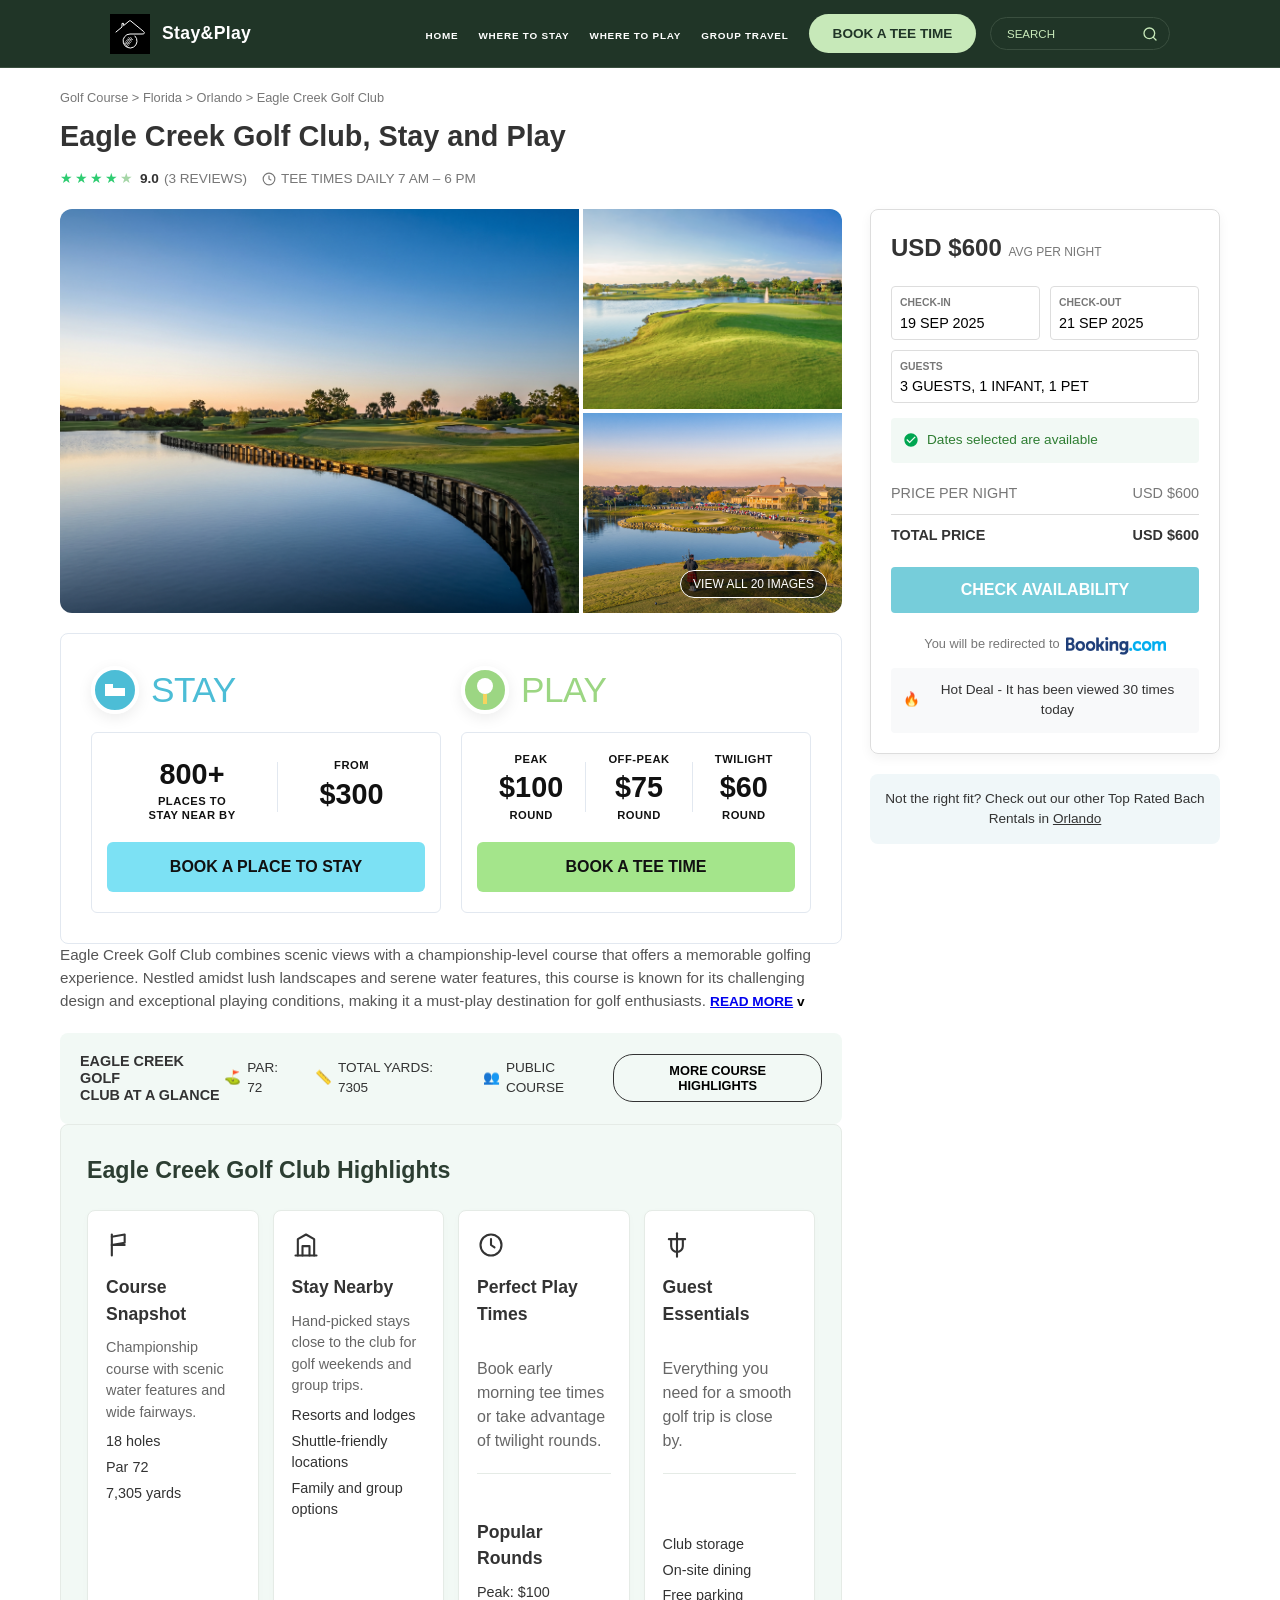
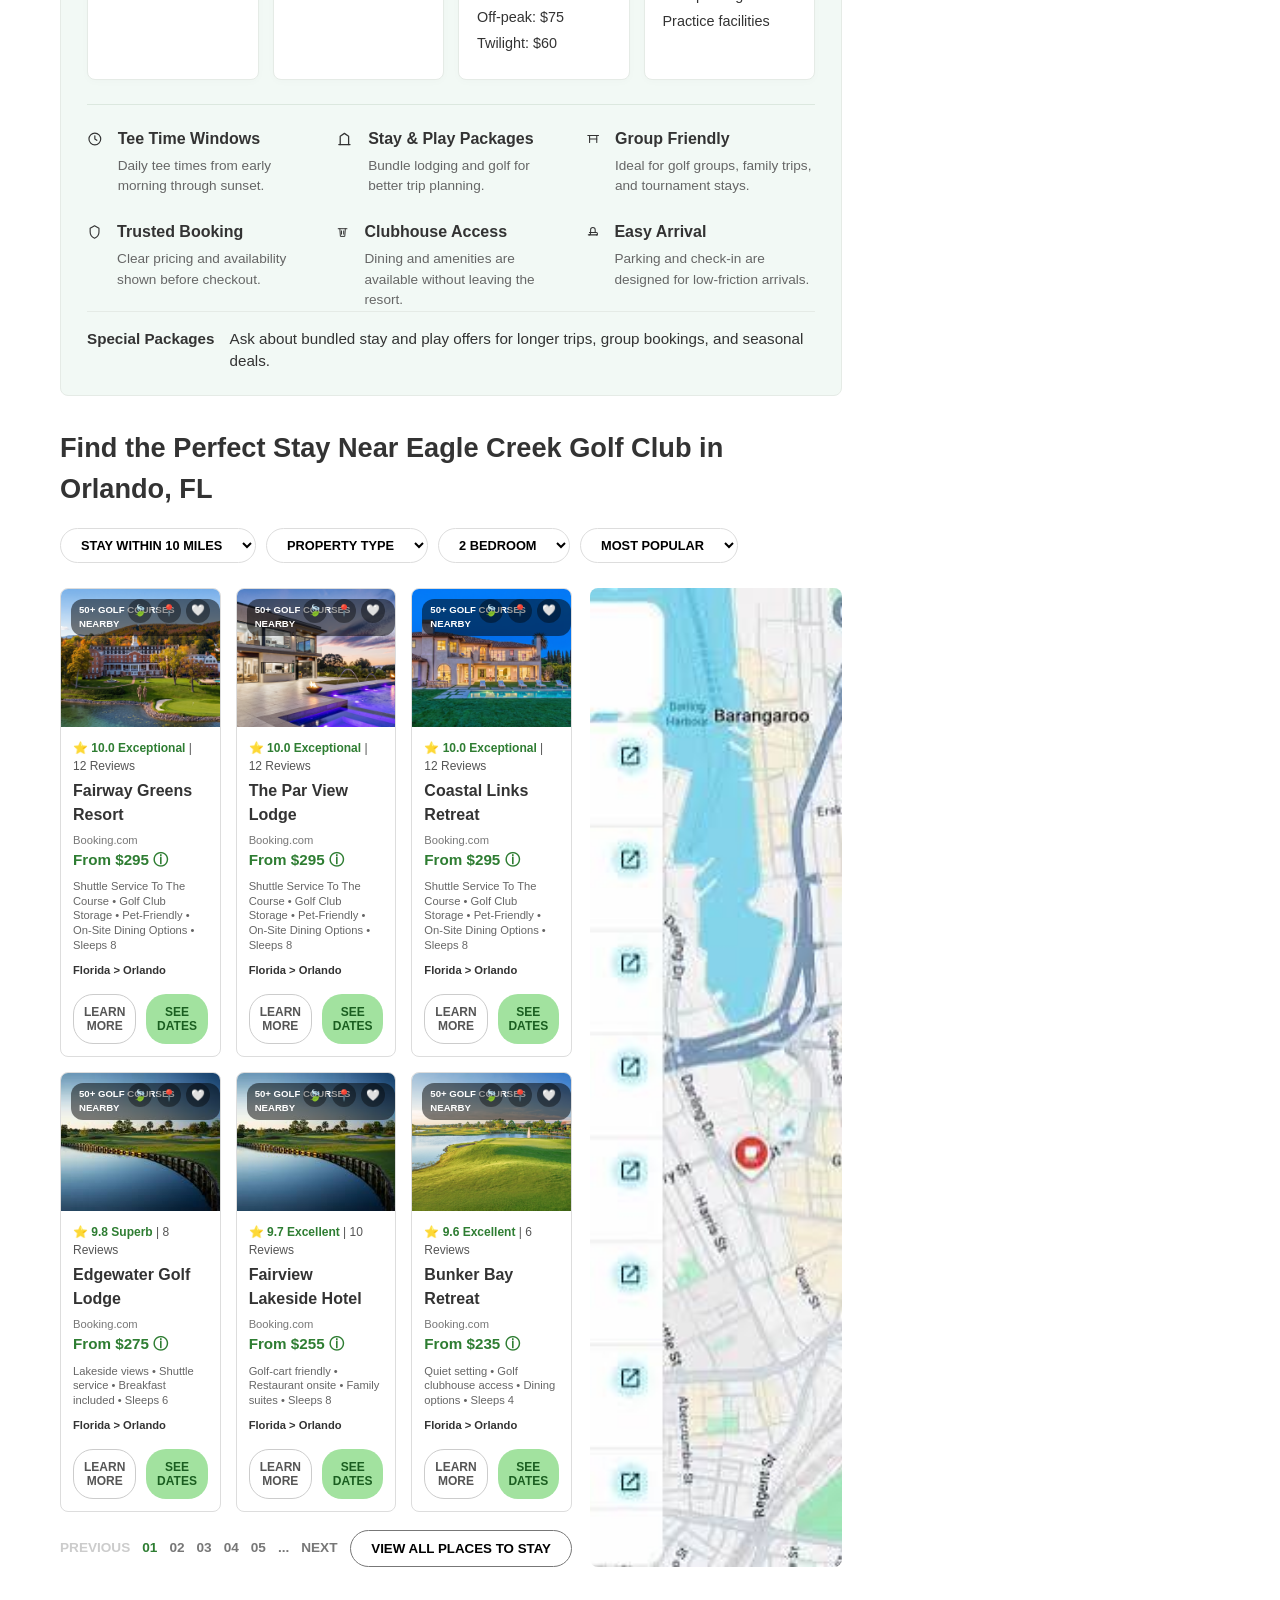
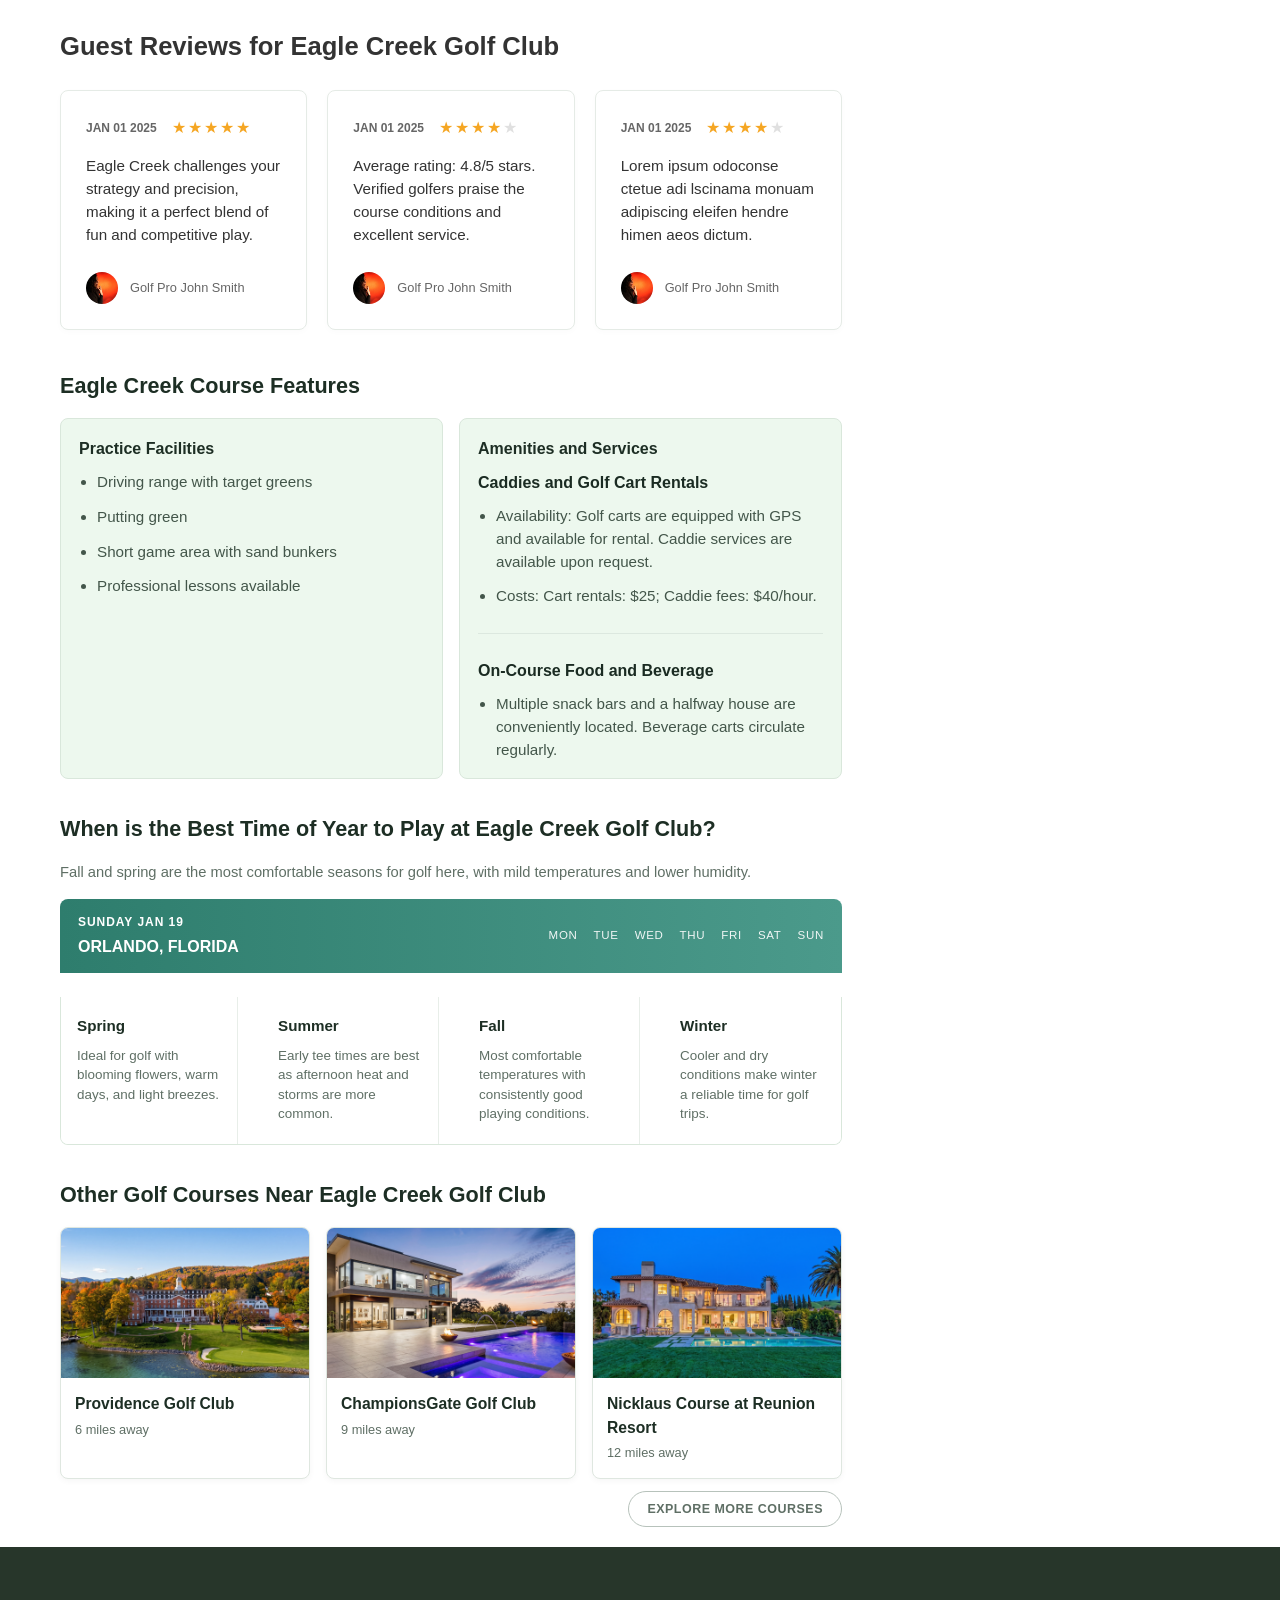
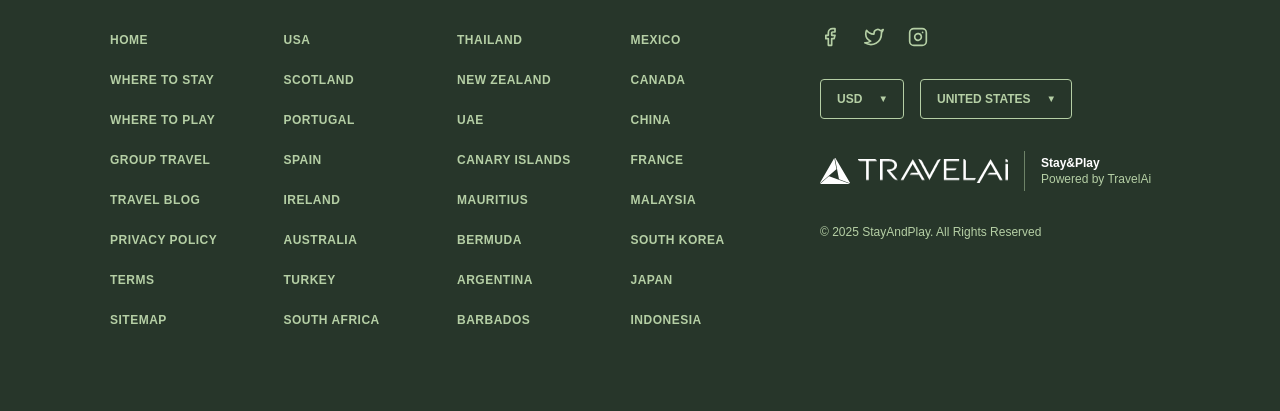
==== commit bf368acb: "responsive and sticky view" ====
--- a/index.html
+++ b/index.html
@@ -7,6 +7,9 @@
     <link rel="stylesheet" href="styles/styles.css" />
     <link rel="stylesheet" href="styles/style-hero.css" />
     <link rel="stylesheet" href="styles/style-property-listing.css" />
+    <link rel="stylesheet" href="styles/style-highlights.css" />
+    <link rel="stylesheet" href="styles/style-guest-review.css" />
+    <link rel="stylesheet" href="styles/stay-play.css" />
   </head>
   <body>
     <header class="header">
@@ -193,64 +196,104 @@
           </section>
 
           <!-- Mobile & Tablet Booking Options (Hidden on Desktop) -->
-          <section class="mobile-stay-play">
-            <!-- Stay Section -->
-            <div class="sp-column">
-              <div class="sp-header stay-color">
-                <svg width="32" height="32" viewBox="0 0 24 24" fill="#66c7d6">
-                  <circle cx="12" cy="12" r="12" />
-                  <path d="M7 11h10v4H7zM7 9h4v2H7z" fill="#fff" />
-                </svg>
-                <span>STAY</span>
-              </div>
-              <div class="sp-box">
-                <div class="sp-stats stay-stats">
-                  <div class="sp-stat-item">
-                    <strong>800+</strong>
-                    <span>PLACES TO<br />STAY NEAR BY</span>
-                  </div>
-                  <div class="sp-stat-item">
-                    <span>FROM</span>
-                    <strong>$300</strong>
-                  </div>
-                </div>
-                <button class="sp-btn stay-btn">BOOK A PLACE TO STAY</button>
-              </div>
-            </div>
-
-            <!-- Play Section -->
-            <div class="sp-column">
-              <div class="sp-header play-color">
-                <svg width="32" height="32" viewBox="0 0 24 24" fill="#9bd986">
-                  <circle cx="12" cy="12" r="12" />
-                  <path
-                    d="M12 6a3 3 0 100 6 3 3 0 000-6zm-1 8h2v5h-2z"
-                    fill="#fff"
-                  />
-                </svg>
-                <span>PLAY</span>
-              </div>
-              <div class="sp-box">
-                <div class="sp-stats play-stats">
-                  <div class="sp-stat-item">
-                    <span>PEAK</span>
-                    <strong>$100</strong>
-                    <span>ROUND</span>
-                  </div>
-                  <div class="sp-stat-item">
-                    <span>OFF-PEAK</span>
-                    <strong>$75</strong>
-                    <span>ROUND</span>
-                  </div>
-                  <div class="sp-stat-item">
-                    <span>TWLIGHT</span>
-                    <strong>$60</strong>
-                    <span>ROUND</span>
-                  </div>
-                </div>
+          <section class="stay-play-booking">
+            <!-- Stay Card -->
+            <article class="sp-card stay-card">
+              <div class="sp-header">
+                <div class="sp-icon stay-icon">
+                  <svg
+                    viewBox="0 0 24 24"
+                    fill="none"
+                    xmlns="http://www.w3.org/2000/svg"
+                  >
+                    <circle
+                      cx="12"
+                      cy="12"
+                      r="11"
+                      fill="#4cbdd6"
+                      stroke="#fff"
+                      stroke-width="2"
+                    />
+                    <path d="M7 11h10v4H7zM7 9h4v2H7z" fill="#fff" />
+                  </svg>
+                </div>
+                <h2>STAY</h2>
+              </div>
+
+              <div class="sp-body">
+                <div class="sp-stats">
+                  <div class="sp-stat">
+                    <span class="stat-val">800+</span>
+                    <span class="stat-label">PLACES TO<br />STAY NEAR BY</span>
+                  </div>
+
+                  <div class="sp-divider hide-mobile"></div>
+
+                  <div class="sp-stat hide-mobile">
+                    <span class="stat-label">FROM</span>
+                    <span class="stat-val">$300</span>
+                  </div>
+                </div>
+
+                <button class="sp-btn stay-btn">
+                  <span class="hide-mobile">BOOK A PLACE TO STAY</span>
+                  <span class="show-mobile">BOOK A STAY</span>
+                </button>
+              </div>
+            </article>
+
+            <!-- Play Card -->
+            <article class="sp-card play-card">
+              <div class="sp-header">
+                <div class="sp-icon play-icon">
+                  <svg
+                    viewBox="0 0 24 24"
+                    fill="none"
+                    xmlns="http://www.w3.org/2000/svg"
+                  >
+                    <circle
+                      cx="12"
+                      cy="12"
+                      r="11"
+                      fill="#9cd683"
+                      stroke="#fff"
+                      stroke-width="2"
+                    />
+                    <circle cx="12" cy="10" r="4" fill="#fff" />
+                    <path d="M11 14h2v5h-2z" fill="#f5d45e" />
+                  </svg>
+                </div>
+                <h2>PLAY</h2>
+              </div>
+
+              <div class="sp-body">
+                <div class="sp-stats">
+                  <div class="sp-stat">
+                    <span class="stat-label">PEAK</span>
+                    <span class="stat-val">$100</span>
+                    <span class="stat-label">ROUND</span>
+                  </div>
+
+                  <div class="sp-divider hide-mobile"></div>
+
+                  <div class="sp-stat hide-mobile">
+                    <span class="stat-label">OFF-PEAK</span>
+                    <span class="stat-val">$75</span>
+                    <span class="stat-label">ROUND</span>
+                  </div>
+
+                  <div class="sp-divider hide-mobile"></div>
+
+                  <div class="sp-stat hide-mobile">
+                    <span class="stat-label">TWILIGHT</span>
+                    <span class="stat-val">$60</span>
+                    <span class="stat-label">ROUND</span>
+                  </div>
+                </div>
+
                 <button class="sp-btn play-btn">BOOK A TEE TIME</button>
               </div>
-            </div>
+            </article>
           </section>
 
           <section class="description">
@@ -279,6 +322,295 @@
               <div class="stat"><span class="icon">👥</span> PUBLIC COURSE</div>
             </div>
             <button class="btn-outline">MORE COURSE HIGHLIGHTS</button>
+          </section>
+
+          <section class="golf-highlights-wrapper" id="course-highlights">
+            <div class="highlights-container">
+              <h2>Eagle Creek Golf Club Highlights</h2>
+
+              <div class="highlights-cards">
+                <article class="hl-card">
+                  <div class="hl-icon" aria-hidden="true">
+                    <svg
+                      width="28"
+                      height="28"
+                      viewBox="0 0 24 24"
+                      fill="none"
+                      stroke="currentColor"
+                      stroke-width="1.8"
+                      stroke-linecap="round"
+                      stroke-linejoin="round"
+                    >
+                      <path d="M5 21V3"></path>
+                      <path d="M5 5l11-2v7l-11 2"></path>
+                      <path d="M5 12h11"></path>
+                    </svg>
+                  </div>
+                  <h3>Course Snapshot</h3>
+                  <div class="hl-card-content">
+                    <p class="text-muted">
+                      Championship course with scenic water features and wide
+                      fairways.
+                    </p>
+                    <ul class="clean-list">
+                      <li>18 holes</li>
+                      <li>Par 72</li>
+                      <li>7,305 yards</li>
+                    </ul>
+                  </div>
+                </article>
+
+                <article class="hl-card">
+                  <div class="hl-icon" aria-hidden="true">
+                    <svg
+                      width="28"
+                      height="28"
+                      viewBox="0 0 24 24"
+                      fill="none"
+                      stroke="currentColor"
+                      stroke-width="1.8"
+                      stroke-linecap="round"
+                      stroke-linejoin="round"
+                    >
+                      <path d="M3 21h18"></path>
+                      <path d="M5 21V7l7-4 7 4v14"></path>
+                      <path d="M9 21v-8h6v8"></path>
+                    </svg>
+                  </div>
+                  <h3>Stay Nearby</h3>
+                  <div class="hl-card-content">
+                    <p class="text-muted">
+                      Hand-picked stays close to the club for golf weekends and
+                      group trips.
+                    </p>
+                    <ul class="clean-list">
+                      <li>Resorts and lodges</li>
+                      <li>Shuttle-friendly locations</li>
+                      <li>Family and group options</li>
+                    </ul>
+                  </div>
+                </article>
+
+                <article class="hl-card split-card">
+                  <div class="card-half">
+                    <div class="hl-icon" aria-hidden="true">
+                      <svg
+                        width="28"
+                        height="28"
+                        viewBox="0 0 24 24"
+                        fill="none"
+                        stroke="currentColor"
+                        stroke-width="1.8"
+                        stroke-linecap="round"
+                        stroke-linejoin="round"
+                      >
+                        <circle cx="12" cy="12" r="9"></circle>
+                        <path d="M12 7v5l3 2"></path>
+                      </svg>
+                    </div>
+                    <h4>Perfect Play Times</h4>
+                    <p class="text-muted mt-half">
+                      Book early morning tee times or take advantage of twilight
+                      rounds.
+                    </p>
+                  </div>
+                  <hr class="card-divider" />
+                  <div class="card-half">
+                    <h4>Popular Rounds</h4>
+                    <ul class="clean-list">
+                      <li>Peak: $100</li>
+                      <li>Off-peak: $75</li>
+                      <li>Twilight: $60</li>
+                    </ul>
+                  </div>
+                </article>
+
+                <article class="hl-card split-card">
+                  <div class="card-half">
+                    <div class="hl-icon" aria-hidden="true">
+                      <svg
+                        width="28"
+                        height="28"
+                        viewBox="0 0 24 24"
+                        fill="none"
+                        stroke="currentColor"
+                        stroke-width="1.8"
+                        stroke-linecap="round"
+                        stroke-linejoin="round"
+                      >
+                        <path d="M12 2v20"></path>
+                        <path d="M5 7h14"></path>
+                        <path d="M7 7v6a5 5 0 0 0 10 0V7"></path>
+                      </svg>
+                    </div>
+                    <h4>Guest Essentials</h4>
+                    <p class="text-muted mt-half">
+                      Everything you need for a smooth golf trip is close by.
+                    </p>
+                  </div>
+                  <hr class="card-divider" />
+                  <div class="card-half mt-auto">
+                    <ul class="clean-list">
+                      <li>Club storage</li>
+                      <li>On-site dining</li>
+                      <li>Free parking</li>
+                      <li>Practice facilities</li>
+                    </ul>
+                  </div>
+                </article>
+              </div>
+
+              <div class="highlights-features">
+                <div class="feature-item">
+                  <div class="feature-icon" aria-hidden="true">
+                    <svg
+                      width="24"
+                      height="24"
+                      viewBox="0 0 24 24"
+                      fill="none"
+                      stroke="currentColor"
+                      stroke-width="1.8"
+                      stroke-linecap="round"
+                      stroke-linejoin="round"
+                    >
+                      <circle cx="12" cy="12" r="9"></circle>
+                      <path d="M12 7v5l3 2"></path>
+                    </svg>
+                  </div>
+                  <div class="feature-text">
+                    <h4>Tee Time Windows</h4>
+                    <p>Daily tee times from early morning through sunset.</p>
+                  </div>
+                </div>
+                <div class="feature-item">
+                  <div class="feature-icon" aria-hidden="true">
+                    <svg
+                      width="24"
+                      height="24"
+                      viewBox="0 0 24 24"
+                      fill="none"
+                      stroke="currentColor"
+                      stroke-width="1.8"
+                      stroke-linecap="round"
+                      stroke-linejoin="round"
+                    >
+                      <path d="M4 20h16"></path>
+                      <path d="M6 20V8l6-4 6 4v12"></path>
+                    </svg>
+                  </div>
+                  <div class="feature-text">
+                    <h4>Stay & Play Packages</h4>
+                    <p>Bundle lodging and golf for better trip planning.</p>
+                  </div>
+                </div>
+                <div class="feature-item">
+                  <div class="feature-icon" aria-hidden="true">
+                    <svg
+                      width="24"
+                      height="24"
+                      viewBox="0 0 24 24"
+                      fill="none"
+                      stroke="currentColor"
+                      stroke-width="1.8"
+                      stroke-linecap="round"
+                      stroke-linejoin="round"
+                    >
+                      <path d="M3 6h18"></path>
+                      <path d="M6 6v12"></path>
+                      <path d="M18 6v12"></path>
+                      <path d="M6 12h12"></path>
+                    </svg>
+                  </div>
+                  <div class="feature-text">
+                    <h4>Group Friendly</h4>
+                    <p>
+                      Ideal for golf groups, family trips, and tournament stays.
+                    </p>
+                  </div>
+                </div>
+                <div class="feature-item">
+                  <div class="feature-icon" aria-hidden="true">
+                    <svg
+                      width="24"
+                      height="24"
+                      viewBox="0 0 24 24"
+                      fill="none"
+                      stroke="currentColor"
+                      stroke-width="1.8"
+                      stroke-linecap="round"
+                      stroke-linejoin="round"
+                    >
+                      <path
+                        d="M12 2l7 4v6c0 5-3.5 8.5-7 10-3.5-1.5-7-5-7-10V6l7-4z"
+                      ></path>
+                    </svg>
+                  </div>
+                  <div class="feature-text">
+                    <h4>Trusted Booking</h4>
+                    <p>Clear pricing and availability shown before checkout.</p>
+                  </div>
+                </div>
+                <div class="feature-item">
+                  <div class="feature-icon" aria-hidden="true">
+                    <svg
+                      width="24"
+                      height="24"
+                      viewBox="0 0 24 24"
+                      fill="none"
+                      stroke="currentColor"
+                      stroke-width="1.8"
+                      stroke-linecap="round"
+                      stroke-linejoin="round"
+                    >
+                      <path d="M4 6h16"></path>
+                      <path d="M7 6l1 14h8l1-14"></path>
+                      <path d="M10 10v6"></path>
+                      <path d="M14 10v6"></path>
+                    </svg>
+                  </div>
+                  <div class="feature-text">
+                    <h4>Clubhouse Access</h4>
+                    <p>
+                      Dining and amenities are available without leaving the
+                      resort.
+                    </p>
+                  </div>
+                </div>
+                <div class="feature-item">
+                  <div class="feature-icon" aria-hidden="true">
+                    <svg
+                      width="24"
+                      height="24"
+                      viewBox="0 0 24 24"
+                      fill="none"
+                      stroke="currentColor"
+                      stroke-width="1.8"
+                      stroke-linecap="round"
+                      stroke-linejoin="round"
+                    >
+                      <path d="M4 17h16"></path>
+                      <path d="M6 17a2 2 0 1 0 0-4h12a2 2 0 1 1 0 4"></path>
+                      <path d="M8 13V8a4 4 0 0 1 8 0v5"></path>
+                    </svg>
+                  </div>
+                  <div class="feature-text">
+                    <h4>Easy Arrival</h4>
+                    <p>
+                      Parking and check-in are designed for low-friction
+                      arrivals.
+                    </p>
+                  </div>
+                </div>
+              </div>
+
+              <div class="highlights-special-packages-banner">
+                <strong>Special Packages</strong>
+                <p>
+                  Ask about bundled stay and play offers for longer trips, group
+                  bookings, and seasonal deals.
+                </p>
+              </div>
+            </div>
           </section>
 
           <section class="perfect-stay-section">
@@ -309,10 +641,7 @@
                   <!-- Card 1 -->
                   <div class="property-card">
                     <div class="pc-image">
-                      <img
-                        src="assets/images/options-1.jpeg"
-                        alt="Resort"
-                      />
+                      <img src="assets/images/options-1.jpeg" alt="Resort" />
                       <div class="pc-badge">50+ GOLF COURSES NEARBY</div>
                       <div class="pc-icons">
                         <span class="icon-circle">🍃</span>
@@ -345,10 +674,7 @@
                   <!-- Card 2 -->
                   <div class="property-card">
                     <div class="pc-image">
-                      <img
-                        src="assets/images/options-2.jpeg"
-                        alt="Lodge"
-                      />
+                      <img src="assets/images/options-2.jpeg" alt="Lodge" />
                       <div class="pc-badge">50+ GOLF COURSES NEARBY</div>
                       <div class="pc-icons">
                         <span class="icon-circle">🍃</span
@@ -381,10 +707,7 @@
                   <!-- Card 3 (Duplicate structure for extra cards as needed) -->
                   <div class="property-card">
                     <div class="pc-image">
-                      <img
-                        src="assets/images/options-3.jpeg"
-                        alt="Retreat"
-                      />
+                      <img src="assets/images/options-3.jpeg" alt="Retreat" />
                       <div class="pc-badge">50+ GOLF COURSES NEARBY</div>
                       <div class="pc-icons">
                         <span class="icon-circle">🍃</span
@@ -407,6 +730,105 @@
                         Pet-Friendly • On-Site Dining Options • Sleeps 8
                       </p>
                       <div class="pc-location">Florida > Orlando</div>
+                      <div class="pc-buttons">
+                        <button class="pc-btn-outline">LEARN MORE</button>
+                        <button class="pc-btn-solid">SEE DATES</button>
+                      </div>
+                    </div>
+                  </div>
+
+                  <!-- Card 4 -->
+                  <div class="property-card">
+                    <div class="pc-image">
+                      <img src="assets/images/hero1.jpeg" alt="Course view" />
+                      <div class="pc-badge">50+ GOLF COURSES NEARBY</div>
+                      <div class="pc-icons">
+                        <span class="icon-circle">🍃</span>
+                        <span class="icon-circle">📍</span>
+                        <span class="icon-circle">🤍</span>
+                      </div>
+                    </div>
+                    <div class="pc-info">
+                      <div class="pc-rating">
+                        <span class="star">⭐</span>
+                        <strong>9.8 Superb</strong> | 8 Reviews
+                      </div>
+                      <h3>Edgewater Golf Lodge</h3>
+                      <div class="pc-provider">Booking.com</div>
+                      <div class="pc-price">
+                        From $275 <span class="info-icon">ⓘ</span>
+                      </div>
+                      <p class="pc-amenities">
+                        Lakeside views • Shuttle service • Breakfast included •
+                        Sleeps 6
+                      </p>
+                      <div class="pc-location">Florida &gt; Orlando</div>
+                      <div class="pc-buttons">
+                        <button class="pc-btn-outline">LEARN MORE</button>
+                        <button class="pc-btn-solid">SEE DATES</button>
+                      </div>
+                    </div>
+                  </div>
+
+                  <!-- Card 5 -->
+                  <div class="property-card">
+                    <div class="pc-image">
+                      <img src="assets/images/hero2.jpeg" alt="Golf resort" />
+                      <div class="pc-badge">50+ GOLF COURSES NEARBY</div>
+                      <div class="pc-icons">
+                        <span class="icon-circle">🍃</span>
+                        <span class="icon-circle">📍</span>
+                        <span class="icon-circle">🤍</span>
+                      </div>
+                    </div>
+                    <div class="pc-info">
+                      <div class="pc-rating">
+                        <span class="star">⭐</span>
+                        <strong>9.7 Excellent</strong> | 10 Reviews
+                      </div>
+                      <h3>Fairview Lakeside Hotel</h3>
+                      <div class="pc-provider">Booking.com</div>
+                      <div class="pc-price">
+                        From $255 <span class="info-icon">ⓘ</span>
+                      </div>
+                      <p class="pc-amenities">
+                        Golf-cart friendly • Restaurant onsite • Family suites •
+                        Sleeps 8
+                      </p>
+                      <div class="pc-location">Florida &gt; Orlando</div>
+                      <div class="pc-buttons">
+                        <button class="pc-btn-outline">LEARN MORE</button>
+                        <button class="pc-btn-solid">SEE DATES</button>
+                      </div>
+                    </div>
+                  </div>
+
+                  <!-- Card 6 -->
+                  <div class="property-card">
+                    <div class="pc-image">
+                      <img src="assets/images/hero-second.jpeg" alt="Retreat" />
+                      <div class="pc-badge">50+ GOLF COURSES NEARBY</div>
+                      <div class="pc-icons">
+                        <span class="icon-circle">🍃</span>
+                        <span class="icon-circle">📍</span>
+                        <span class="icon-circle">🤍</span>
+                      </div>
+                    </div>
+                    <div class="pc-info">
+                      <div class="pc-rating">
+                        <span class="star">⭐</span>
+                        <strong>9.6 Excellent</strong> | 6 Reviews
+                      </div>
+                      <h3>Bunker Bay Retreat</h3>
+                      <div class="pc-provider">Booking.com</div>
+                      <div class="pc-price">
+                        From $235 <span class="info-icon">ⓘ</span>
+                      </div>
+                      <p class="pc-amenities">
+                        Quiet setting • Golf clubhouse access • Dining options •
+                        Sleeps 4
+                      </p>
+                      <div class="pc-location">Florida &gt; Orlando</div>
                       <div class="pc-buttons">
                         <button class="pc-btn-outline">LEARN MORE</button>
                         <button class="pc-btn-solid">SEE DATES</button>
@@ -451,8 +873,212 @@
               </div>
             </div>
           </section>
+          <!-- Guest Reviews Section -->
+          <section class="guest-reviews-section">
+            <h2>Guest Reviews for Eagle Creek Golf Club</h2>
+
+            <div class="reviews-grid">
+              <!-- Review 1 -->
+              <article class="review-card">
+                <div class="review-header">
+                  <span class="review-date">JAN 01 2025</span>
+                  <span class="review-stars">★★★★★</span>
+                </div>
+                <p class="review-text">
+                  Eagle Creek challenges your strategy and precision, making it
+                  a perfect blend of fun and competitive play.
+                </p>
+                <div class="review-author">
+                  <img
+                    src="assets/images/profile1images.jpeg"
+                    alt="John Smith"
+                    class="author-avatar"
+                  />
+                  <span class="author-name">Golf Pro John Smith</span>
+                </div>
+              </article>
+
+              <!-- Review 2 -->
+              <article class="review-card">
+                <div class="review-header">
+                  <span class="review-date">JAN 01 2025</span>
+                  <span class="review-stars"
+                    >★★★★<span class="star-gray">★</span></span
+                  >
+                </div>
+                <p class="review-text">
+                  Average rating: 4.8/5 stars. Verified golfers praise the
+                  course conditions and excellent service.
+                </p>
+                <div class="review-author">
+                  <img
+                    src="assets/images/profile1images.jpeg"
+                    alt="John Smith"
+                    class="author-avatar"
+                  />
+                  <span class="author-name">Golf Pro John Smith</span>
+                </div>
+              </article>
+
+              <!-- Review 3 -->
+              <article class="review-card">
+                <div class="review-header">
+                  <span class="review-date">JAN 01 2025</span>
+                  <span class="review-stars"
+                    >★★★★<span class="star-gray">★</span></span
+                  >
+                </div>
+                <p class="review-text">
+                  Lorem ipsum odoconse ctetue adi lscinama monuam adipiscing
+                  eleifen hendre himen aeos dictum.
+                </p>
+                <div class="review-author">
+                  <img
+                    src="assets/images/profile1images.jpeg"
+                    alt="John Smith"
+                    class="author-avatar"
+                  />
+                  <span class="author-name">Golf Pro John Smith</span>
+                </div>
+              </article>
+            </div>
+
+            <!-- ADD THIS: Mobile Carousel Dots -->
+            <div class="review-carousel-dots">
+              <span class="dot active"></span>
+              <span class="dot"></span>
+              <span class="dot"></span>
+            </div>
+          </section>
+
+          <section class="course-features-section">
+    <h2>Eagle Creek Course Features</h2>
+    
+    <div class="course-features-grid">
+        <!-- Left Card -->
+        <article class="course-feature-card">
+            <h3>Practice Facilities</h3>
+            <ul>
+                <li>Driving range with target greens</li>
+                <li>Putting green</li>
+                <li>Short game area with sand bunkers</li>
+                <li>Professional lessons available</li>
+            </ul>
+        </article>
+
+        <!-- Right Card -->
+        <article class="course-feature-card">
+            <h3>Amenities and Services</h3>
+            
+            <div class="feature-subsection">
+                <h4>Caddies and Golf Cart Rentals</h4>
+                <ul>
+                    <li>Availability: Golf carts are equipped with GPS and available for rental. Caddie services are available upon request.</li>
+                    <li>Costs: Cart rentals: $25; Caddie fees: $40/hour.</li>
+                </ul>
+            </div>
+            
+            <hr class="feature-divider">
+            
+            <div class="feature-subsection">
+                <h4>On-Course Food and Beverage</h4>
+                <ul>
+                    <li>Multiple snack bars and a halfway house are conveniently located. Beverage carts circulate regularly.</li>
+                </ul>
+            </div>
+        </article>
+    </div>
+</section>
+
+          <section class="weather-section">
+            <h2>
+              When is the Best Time of Year to Play at Eagle Creek Golf Club?
+            </h2>
+            <p class="weather-intro">
+              Fall and spring are the most comfortable seasons for golf here,
+              with mild temperatures and lower humidity.
+            </p>
+            <div class="weather-hero">
+              <div class="weather-hero__left">
+                <span class="weather-hero__day">SUNDAY JAN 19</span>
+                <strong>ORLANDO, FLORIDA</strong>
+              </div>
+              <div class="weather-hero__strip">
+                <span>MON</span><span>TUE</span><span>WED</span><span>THU</span
+                ><span>FRI</span><span>SAT</span><span>SUN</span>
+              </div>
+            </div>
+            <div class="weather-grid">
+              <article class="weather-card">
+                <h3>Spring</h3>
+                <p>
+                  Ideal for golf with blooming flowers, warm days, and light
+                  breezes.
+                </p>
+              </article>
+              <article class="weather-card">
+                <h3>Summer</h3>
+                <p>
+                  Early tee times are best as afternoon heat and storms are more
+                  common.
+                </p>
+              </article>
+              <article class="weather-card">
+                <h3>Fall</h3>
+                <p>
+                  Most comfortable temperatures with consistently good playing
+                  conditions.
+                </p>
+              </article>
+              <article class="weather-card">
+                <h3>Winter</h3>
+                <p>
+                  Cooler and dry conditions make winter a reliable time for golf
+                  trips.
+                </p>
+              </article>
+            </div>
+          </section>
+
+          <section class="other-courses-section">
+            <h2>Other Golf Courses Near Eagle Creek Golf Club</h2>
+            <div class="other-courses-grid">
+              <article class="other-course-card">
+                <img
+                  src="assets/images/options-1.jpeg"
+                  alt="Providence Golf Club"
+                />
+                <div class="other-course-card__body">
+                  <h3>Providence Golf Club</h3>
+                  <p>6 miles away</p>
+                </div>
+              </article>
+              <article class="other-course-card">
+                <img
+                  src="assets/images/options-2.jpeg"
+                  alt="ChampionsGate Golf Club"
+                />
+                <div class="other-course-card__body">
+                  <h3>ChampionsGate Golf Club</h3>
+                  <p>9 miles away</p>
+                </div>
+              </article>
+              <article class="other-course-card">
+                <img
+                  src="assets/images/options-3.jpeg"
+                  alt="Nicklaus Course at Reunion Resort"
+                />
+                <div class="other-course-card__body">
+                  <h3>Nicklaus Course at Reunion Resort</h3>
+                  <p>12 miles away</p>
+                </div>
+              </article>
+            </div>
+            <div class="other-courses-actions">
+              <button class="other-courses-btn">EXPLORE MORE COURSES</button>
+            </div>
+          </section>
         </div>
-        
 
         <!-- Right Column: Booking Widget -->
         <aside class="booking-sidebar">
--- a/styles/styles.css
+++ b/styles/styles.css
@@ -2,251 +2,282 @@
    1. CSS Variables & Design Tokens
    ========================================================================== */
 :root {
-    /* Colors */
-    --color-primary: #28a745;
-    --color-primary-light: #92e3a9;
-    --color-black: #000000;
-    --color-white: #ffffff;
-    --color-text-main: #333333;
-    --color-text-muted: #666666;
-    --color-bg-page: #f8f9fa;
-    --color-border: #eaeaea;
-    --color-border-dark: #333333;
-    --color-footer-bg: #27362a; /* Dark green */
-    --color-footer-text: #b5cfa5; /* Pale green text */
-    --color-footer-hover: #ffffff;
-    
-    /* Typography */
-    --font-family: -apple-system, BlinkMacSystemFont, "Segoe UI", Roboto, Helvetica, Arial, sans-serif;
-    
-    /* Spacing & Layout */
-    --radius-card: 8px;
-    --radius-pill: 50px;
-    --max-width-desktop: 1440px;
+  /* Colors */
+  --color-primary: #28a745;
+  --color-primary-light: #92e3a9;
+  --color-black: #000000;
+  --color-white: #ffffff;
+  --color-text-main: #333333;
+  --color-text-muted: #666666;
+  --color-bg-page: #ffffff;
+  --color-border: #eaeaea;
+  --color-border-dark: #333333;
+  --color-header-bg: #203527;
+  --color-header-border: #3a4f3f;
+  --color-header-accent: #c7e9b9;
+  --color-footer-bg: #27362a; /* Dark green */
+  --color-footer-text: #b5cfa5; /* Pale green text */
+  --color-footer-hover: #ffffff;
+
+  /* Shared aliases used by the section stylesheets */
+  --text-primary: var(--color-text-main);
+  --text-secondary: var(--color-text-muted);
+  --border-color: var(--color-border);
+  --border-card: #e5ebe6;
+  --bg-light-green: #f3f9f4;
+  --bg-light-blue: #f0f7f9;
+  --font-sans:
+    -apple-system, BlinkMacSystemFont, "Segoe UI", Roboto, Helvetica, Arial,
+    sans-serif;
+  --font-family: var(--font-sans);
+  --sp-stay-color: #4cbdd6;
+  --sp-play-color: #9cd683;
+  --sp-text-main: #111111;
+  --sp-border-color: #e2e8f0;
+  --primary-blue: #76cdda;
+
+  /* Typography */
+
+  /* Spacing & Layout */
+  --radius-card: 8px;
+  --radius-pill: 50px;
+  --max-width-desktop: 1100px;
 }
 
 /* ==========================================================================
    2. Reset & Base Styles
    ========================================================================== */
 * {
-    margin: 0;
-    padding: 0;
-    box-sizing: border-box;
-}
-
+  margin: 0;
+  padding: 0;
+  box-sizing: border-box;
+}
+
+html,
 body {
-    font-family: var(--font-family);
-    line-height: 1.6;
-    color: var(--color-text-main);
-    background-color: var(--color-bg-page);
-    margin: 0;      /* Removes default browser spacing */
-    padding: 0;
-    -webkit-font-smoothing: antialiased;
-}
-
-img, svg {
-    max-width: 100%;
-    display: block;
+  margin: 0;
+  padding: 0;
+  width: 100%;
+  max-width: 100%; /* Keeps the page from shifting left/right */
+}
+
+body {
+  font-family: var(--font-family);
+  line-height: 1.6;
+  color: var(--color-text-main);
+  background-color: var(--color-bg-page);
+  margin: 0; /* Removes default browser spacing */
+  padding: 0;
+  -webkit-font-smoothing: antialiased;
+}
+
+img,
+svg {
+  max-width: 100%;
+  display: block;
 }
 
 /* Accessible Focus States */
 :focus-visible {
-    outline: 3px solid var(--color-primary);
-    outline-offset: 2px;
+  outline: 3px solid var(--color-primary);
+  outline-offset: 2px;
 }
 
 /* Desktop-Focused Container */
 .container {
-    width: 100%;
-    max-width: var(--max-width-desktop);
-    margin: 0 auto;
-    padding: 0 1.5rem; /* Generous desktop padding */
+  width: 100%;
+  max-width: var(--max-width-desktop);
+  margin: 0 auto;
+  padding: 0 1.25rem; /* Desktop padding tuned to the reference layout */
 }
 
 /* ==========================================================================
    3. Buttons & Inputs
    ========================================================================== */
 .button {
-    cursor: pointer;
-    border: none;
-    font-weight: 700;
-    font-size: 0.85rem;
-    transition: background-color 0.2s ease, opacity 0.2s ease;
-    display: inline-flex;
-    align-items: center;
-    justify-content: center;
+  cursor: pointer;
+  border: none;
+  font-weight: 700;
+  font-size: 0.85rem;
+  transition:
+    background-color 0.2s ease,
+    opacity 0.2s ease;
+  display: inline-flex;
+  align-items: center;
+  justify-content: center;
 }
 
 .button--primary {
-    background-color: var(--color-primary);
-    color: var(--color-white);
+  background-color: var(--color-header-accent);
+  color: #203527;
 }
 
 .button--primary:hover {
-    background-color: #218838;
+  background-color: #b7dfaa;
 }
 
 .button--pill {
-    padding: 0.75rem 1.5rem;
-    border-radius: var(--radius-pill);
+  padding: 0.75rem 1.5rem;
+  border-radius: var(--radius-pill);
 }
 
 /* Icon Buttons */
 .btn-icon {
-    display: flex;
-    align-items: center;
-    justify-content: center;
-    width: 44px;
-    height: 44px;
-    border: none;
-    background: transparent;
-    cursor: pointer;
-    padding: 0;
-    transition: transform 0.2s ease;
+  display: flex;
+  align-items: center;
+  justify-content: center;
+  width: 44px;
+  height: 44px;
+  border: none;
+  background: transparent;
+  cursor: pointer;
+  padding: 0;
+  transition: transform 0.2s ease;
 }
 
 .btn-icon:hover {
-    transform: scale(1.05);
+  transform: scale(1.05);
 }
 
 .btn-icon--solid {
-    background-color: var(--color-primary-light);
-    color: var(--color-black);
-    border-radius: 50%;
+  background-color: var(--color-header-accent);
+  color: #203527;
+  border-radius: 50%;
 }
 
 .btn-icon--outline {
-    border: 1.5px solid var(--color-primary-light);
-    color: var(--color-primary-light);
-    border-radius: 50%;
+  border: 1.5px solid var(--color-header-accent);
+  color: var(--color-header-accent);
+  border-radius: 50%;
 }
 
 .btn-icon--menu {
-    color: var(--color-primary-light);
-    width: 32px;
+  color: var(--color-header-accent);
+  width: 32px;
 }
 
 /* ==========================================================================
    4. Header & Navigation (Desktop First)
    ========================================================================== */
 .header {
-    width: 100%;
-    background-color: var(--color-black);
-    border-bottom: 1px solid var(--color-border-dark);
-    position: sticky;
-    top: 0;
-    z-index: 1000;
+  width: 100%;
+  background-color: var(--color-header-bg);
+  border-bottom: 1px solid var(--color-header-border);
+  position: sticky;
+  top: 0;
+  z-index: 1000;
 }
 
 .header__nav {
-    display: flex;
-    justify-content: space-between;
-    align-items: center;
-    width: 100%;
-    padding-top: 1rem;
-    padding-bottom: 1rem;
+  display: flex;
+  justify-content: space-between;
+  align-items: center;
+  width: 100%;
+  padding-top: 0.85rem;
+  padding-bottom: 0.85rem;
 }
 
 .header__brand {
-    display: flex;
-    justify-content: flex-start;
-    align-items: center;
-    background: black;
-    gap: 0.75rem;
+  display: flex;
+  justify-content: flex-start;
+  align-items: center;
+  gap: 0.75rem;
 }
 
 .header__logo {
-    font-size: 1.5rem;
-    font-weight: 800;
-    color: var(--color-white);
+  font-size: 1.1rem;
+  font-weight: 700;
+  letter-spacing: 0.02em;
+  color: var(--color-white);
 }
 
 .logo-img {
-    width: 40px;
-    height: 40px;
-    object-fit: contain;
+  width: 40px;
+  height: 40px;
+  object-fit: contain;
 }
 
 /* Desktop Menu Links */
 .header__menu {
-    display: flex;
-    list-style: none;
-    gap: 1.5rem;
-    margin: 0;
-    padding: 0;
+  display: flex;
+  list-style: none;
+  gap: 1.25rem;
+  margin: 0;
+  padding: 0;
 }
 
 .header__link {
-    text-decoration: none;
-    color: var(--color-white);
-    font-weight: 600;
-    font-size: 0.85rem;
-    text-transform: uppercase;
-    transition: color 0.2s ease;
+  text-decoration: none;
+  color: var(--color-white);
+  font-weight: 600;
+  font-size: 0.62rem;
+  letter-spacing: 0.08em;
+  text-transform: uppercase;
+  transition: color 0.2s ease;
 }
 
 .header__link:hover {
-    color: var(--color-primary);
+  color: var(--color-primary);
 }
 
 .header__right {
-    display: flex;
-    align-items: center;
-    justify-content: flex-end;
-    gap: 2rem; /* Controls the spacing between the text links and the buttons */
+  display: flex;
+  align-items: center;
+  justify-content: flex-end;
+  gap: 1.25rem; /* Controls the spacing between the text links and the buttons */
 }
 
 /* Header Actions */
 .header__actions {
-    display: flex;
-    align-items: center;
-    gap: 1rem;
+  display: flex;
+  align-items: center;
+  gap: 0.85rem;
 }
 
 .header__actions-extended {
-    display: flex;
-    align-items: center;
-    gap: 1rem;
+  display: flex;
+  align-items: center;
+  gap: 0.85rem;
 }
 
 .header__actions-compact,
 .btn-icon--menu {
-    display: none; /* Hidden on desktop */
+  display: none; /* Hidden on desktop */
 }
 
 /* Search Box */
 .search-wrapper {
-    position: relative;
-    display: flex;
-    align-items: center;
+  position: relative;
+  display: flex;
+  align-items: center;
 }
 
 .search-wrapper__input {
-    background-color: var(--color-black);
-    color: var(--color-white);
-    padding: 0.75rem 2.5rem 0.75rem 1.25rem; 
-    border: 1px solid var(--color-border-dark);
-    border-radius: var(--radius-pill); 
-    font-size: 0.85rem;
-    outline: none;
-    transition: border-color 0.2s ease;
-    width: 200px;
+  background-color: transparent;
+  color: var(--color-white);
+  padding: 0.6rem 2.4rem 0.6rem 1rem;
+  border: 1px solid var(--color-header-border);
+  border-radius: var(--radius-pill);
+  font-size: 0.72rem;
+  outline: none;
+  transition: border-color 0.2s ease;
+  width: 180px;
 }
 
 .search-wrapper__input::placeholder {
-    color: var(--color-primary);
-    opacity: 1;
+  color: var(--color-header-accent);
+  opacity: 1;
 }
 
 .search-wrapper__input:focus {
-    border-color: var(--color-primary); 
+  border-color: var(--color-header-accent);
 }
 
 .search-wrapper__icon {
-    position: absolute;
-    right: 12px;
-    color: var(--color-primary);
-    pointer-events: none; 
+  position: absolute;
+  right: 12px;
+  color: var(--color-header-accent);
+  pointer-events: none;
 }
 
 /* ==========================================================================
@@ -255,273 +286,275 @@
 
 /* Accommodations Split Layout (Desktop Default) */
 .booking-portal {
-    padding: 3rem 0;
+  padding: 3rem 0;
 }
 
 .booking-portal__header {
-    margin-bottom: 2rem;
+  margin-bottom: 2rem;
 }
 
 .booking-portal__filters {
-    display: flex;
-    gap: 1rem;
-    margin-bottom: 2rem;
+  display: flex;
+  gap: 1rem;
+  margin-bottom: 2rem;
 }
 
 .filter-btn {
-    background: var(--color-white);
-    border: 1px solid var(--color-border);
-    padding: 0.5rem 1.5rem;
-    border-radius: var(--radius-pill);
-    font-weight: 600;
-    cursor: pointer;
+  background: var(--color-white);
+  border: 1px solid var(--color-border);
+  padding: 0.5rem 1.5rem;
+  border-radius: var(--radius-pill);
+  font-weight: 600;
+  cursor: pointer;
 }
 
 /* Master-Detail Layout */
 .booking-portal__layout {
-    display: flex;
-    flex-direction: row;
-    align-items: flex-start;
-    gap: 2rem;
+  display: flex;
+  flex-direction: row;
+  align-items: flex-start;
+  gap: 2rem;
 }
 
 /* Grid Column (60% width on desktop) */
 .booking-portal__content {
-    flex: 1 1 60%;
+  flex: 1 1 60%;
 }
 
 .property-grid {
-    display: grid;
-    grid-template-columns: repeat(2, 1fr); /* 2 columns within the 60% area */
-    gap: 1.5rem;
+  display: grid;
+  grid-template-columns: repeat(2, 1fr); /* 2 columns within the 60% area */
+  gap: 1.5rem;
 }
 
 /* Map Column (40% width on desktop, Sticky) */
 .booking-portal__map {
-    flex: 1 1 40%;
-    position: sticky;
-    top: 100px; /* Offset for navbar */
-    height: calc(100vh - 120px);
-    background: var(--color-border);
-    border-radius: var(--radius-card);
-    overflow: hidden;
+  flex: 1 1 40%;
+  position: sticky;
+  top: 100px; /* Offset for navbar */
+  height: calc(100vh - 120px);
+  background: var(--color-border);
+  border-radius: var(--radius-card);
+  overflow: hidden;
 }
 
 /* Property Cards */
 .card {
-    background: var(--color-white);
-    border: 1px solid var(--color-border);
-    border-radius: var(--radius-card);
-    overflow: hidden;
-    display: flex;
-    flex-direction: column;
+  background: var(--color-white);
+  border: 1px solid var(--color-border);
+  border-radius: var(--radius-card);
+  overflow: hidden;
+  display: flex;
+  flex-direction: column;
 }
 
 .card__img {
-    width: 100%;
-    height: 200px;
-    object-fit: cover;
+  width: 100%;
+  height: 200px;
+  object-fit: cover;
 }
 
 .card__body {
-    padding: 1.5rem;
-    display: flex;
-    flex-direction: column;
-    flex-grow: 1;
+  padding: 1.5rem;
+  display: flex;
+  flex-direction: column;
+  flex-grow: 1;
 }
 
 .card__title {
-    font-size: 1.1rem;
-    margin-bottom: 0.5rem;
+  font-size: 1.1rem;
+  margin-bottom: 0.5rem;
 }
 
 .card__price {
-    font-weight: 600;
-    color: var(--color-primary);
-    margin-bottom: 1rem;
+  font-weight: 600;
+  color: var(--color-primary);
+  margin-bottom: 1rem;
 }
 
 .card__actions {
-    margin-top: auto;
-    display: flex;
-    gap: 0.5rem;
+  margin-top: auto;
+  display: flex;
+  gap: 0.5rem;
 }
 
 .card__actions button {
-    flex: 1;
-    padding: 0.5rem;
-    border-radius: 4px;
+  flex: 1;
+  padding: 0.5rem;
+  border-radius: 4px;
 }
 
 /* Weather Section */
 .weather {
-    padding: 3rem 0;
-}
-
-.weather__grid {
-    display: grid;
-    grid-template-columns: repeat(4, 1fr);
-    gap: 1.5rem;
-    margin-top: 1.5rem;
+  padding: 3rem 0;
+}
+
+.weather-grid {
+  display: grid;
+  grid-template-columns: repeat(4, 1fr);
+  gap: 1.5rem;
+  margin-top: 1.5rem;
 }
 
 /* ==========================================================================
    Footer Base (Desktop First)
    ========================================================================== */
 .footer {
-    background-color: var(--color-footer-bg);
-    /* Ensure you have an overlay-friendly background image in your assets folder */
-    background-image: linear-gradient(rgba(39, 54, 42, 0.85), rgba(39, 54, 42, 0.85)), url('assets/footer1.jpeg');
-    background-size: cover;
-    background-position: center;
-    padding: 5rem 0;
-    color: var(--color-footer-text);
+  background-color: var(--color-footer-bg);
+  /* Ensure you have an overlay-friendly background image in your assets folder */
+  background-image:
+    linear-gradient(rgba(39, 54, 42, 0.85), rgba(39, 54, 42, 0.85)),
+    url("assets/footer1.jpeg");
+  background-size: cover;
+  background-position: center;
+  padding: 5rem 0;
+  color: var(--color-footer-text);
 }
 
 .footer__container {
-    display: flex;
-    justify-content: space-between;
-    align-items: flex-start;
-    gap: 4rem;
+  display: flex;
+  justify-content: space-between;
+  align-items: flex-start;
+  gap: 4rem;
 }
 
 /* ==========================================================================
    Left Navigation
    ========================================================================== */
 .footer__nav {
-    display: grid;
-    grid-template-columns: repeat(4, 1fr);
-    gap: 3rem;
-    flex: 1; /* Takes up remaining space */
+  display: grid;
+  grid-template-columns: repeat(4, 1fr);
+  gap: 3rem;
+  flex: 1; /* Takes up remaining space */
 }
 
 .footer__list {
-    list-style: none;
-    padding: 0;
-    margin: 0;
-    display: flex;
-    flex-direction: column;
-    gap: 1rem;
+  list-style: none;
+  padding: 0;
+  margin: 0;
+  display: flex;
+  flex-direction: column;
+  gap: 1rem;
 }
 
 .footer__link {
-    text-decoration: none;
-    color: var(--color-footer-text);
-    font-size: 0.75rem;
-    font-weight: 600;
-    letter-spacing: 0.5px;
-    text-transform: uppercase;
-    transition: color 0.2s ease;
+  text-decoration: none;
+  color: var(--color-footer-text);
+  font-size: 0.75rem;
+  font-weight: 600;
+  letter-spacing: 0.5px;
+  text-transform: uppercase;
+  transition: color 0.2s ease;
 }
 
 .footer__link:hover {
-    color: var(--color-footer-hover);
+  color: var(--color-footer-hover);
 }
 
 /* ==========================================================================
    Right Aside (Controls & Branding)
    ========================================================================== */
 .footer__aside {
-    display: flex;
-    flex-direction: column;
-    align-items: flex-start; /* Aligns content to the right edge */
-    gap: 2rem;
-    min-width: 350px;
+  display: flex;
+  flex-direction: column;
+  align-items: flex-start; /* Aligns content to the right edge */
+  gap: 2rem;
+  min-width: 350px;
 }
 
 /* Socials */
 .footer__socials {
-    display: flex;
-    gap: 1.5rem;
+  display: flex;
+  gap: 1.5rem;
 }
 
 .footer__social-link {
-    color: var(--color-footer-text);
-    transition: color 0.2s ease;
+  color: var(--color-footer-text);
+  transition: color 0.2s ease;
 }
 
 .footer__social-link:hover {
-    color: var(--color-footer-hover);
+  color: var(--color-footer-hover);
 }
 
 /* Select Dropdowns */
 .footer__dropdowns {
-    display: flex;
-    gap: 1rem;
-    width: 100%;
-    justify-content: flex-start;
+  display: flex;
+  gap: 1rem;
+  width: 100%;
+  justify-content: flex-start;
 }
 
 .footer__select-wrapper {
-    position: relative;
+  position: relative;
 }
 
 .footer__select {
-    appearance: none;
-    background-color: transparent;
-    color: var(--color-footer-text);
-    border: 1px solid var(--color-footer-text);
-    padding: 0.75rem 2.5rem 0.75rem 1rem;
-    border-radius: 4px;
-    font-size: 0.75rem;
-    font-weight: 600;
-    cursor: pointer;
-    outline: none;
+  appearance: none;
+  background-color: transparent;
+  color: var(--color-footer-text);
+  border: 1px solid var(--color-footer-text);
+  padding: 0.75rem 2.5rem 0.75rem 1rem;
+  border-radius: 4px;
+  font-size: 0.75rem;
+  font-weight: 600;
+  cursor: pointer;
+  outline: none;
 }
 
 .footer__select:focus {
-    border-color: var(--color-footer-hover);
+  border-color: var(--color-footer-hover);
 }
 
 /* Add custom arrow using background-image */
 .footer__select-wrapper::after {
-    content: "▼";
-    font-size: 0.6rem;
-    color: var(--color-footer-text);
-    position: absolute;
-    right: 1rem;
-    top: 50%;
-    transform: translateY(-50%);
-    pointer-events: none;
+  content: "▼";
+  font-size: 0.6rem;
+  color: var(--color-footer-text);
+  position: absolute;
+  right: 1rem;
+  top: 50%;
+  transform: translateY(-50%);
+  pointer-events: none;
 }
 
 /* Branding */
 .footer__brand {
-    display: flex;
-    align-items: center;
-    gap: 1rem;
+  display: flex;
+  align-items: center;
+  gap: 1rem;
 }
 
 .footer__brand-logo {
-    display: flex;
-    align-items: center;
-    gap: 0.5rem;
-    font-size: 1.5rem;
-    font-weight: 400;
-    letter-spacing: 1px;
-    color: var(--color-footer-hover); /* Brighter for the logo */
+  display: flex;
+  align-items: center;
+  gap: 0.5rem;
+  font-size: 1.5rem;
+  font-weight: 400;
+  letter-spacing: 1px;
+  color: var(--color-footer-hover); /* Brighter for the logo */
 }
 
 .footer__brand-divider {
-    width: 1px;
-    height: 40px;
-    background-color: var(--color-footer-text);
-    opacity: 0.5;
+  width: 1px;
+  height: 40px;
+  background-color: var(--color-footer-text);
+  opacity: 0.5;
 }
 
 .footer__brand-text {
-    display: flex;
-    flex-direction: column;
-    font-size: 0.75rem;
-    line-height: 1.4;
+  display: flex;
+  flex-direction: column;
+  font-size: 0.75rem;
+  line-height: 1.4;
 }
 
 .footer__brand-text strong {
-    color: var(--color-footer-hover);
+  color: var(--color-footer-hover);
 }
 
 .footer__copyright {
-    font-size: 0.75rem;
+  font-size: 0.75rem;
 }
 
 /* ==========================================================================
@@ -530,43 +563,43 @@
 
 /* Tablet View */
 @media (max-width: 1199px) {
-    .footer__container {
-        flex-direction: column;
-        gap: 4rem;
-    }
-
-    .footer__aside {
-        align-items: flex-start; /* Move alignment to left for stacked view */
-        width: 100%;
-    }
-
-    .footer__dropdowns {
-        justify-content: flex-start;
-    }
+  .footer__container {
+    flex-direction: column;
+    gap: 4rem;
+  }
+
+  .footer__aside {
+    align-items: flex-start; /* Move alignment to left for stacked view */
+    width: 100%;
+  }
+
+  .footer__dropdowns {
+    justify-content: flex-start;
+  }
 }
 
 /* Small Tablet / Mobile Wide */
 @media (max-width: 899px) {
-    .footer__nav {
-        grid-template-columns: repeat(2, 1fr); /* 2 columns instead of 4 */
-        width: 100%;
-    }
+  .footer__nav {
+    grid-template-columns: repeat(2, 1fr); /* 2 columns instead of 4 */
+    width: 100%;
+  }
 }
 
 /* Small Mobile */
 @media (max-width: 599px) {
-    .footer__nav {
-        grid-template-columns: 1fr; /* Single column */
-    }
-
-    .footer__dropdowns {
-        flex-direction: column; /* Stack dropdowns vertically */
-        width: 100%;
-    }
-    
-    .footer__select {
-        width: 100%; /* Full width dropdowns on mobile */
-    }
+  .footer__nav {
+    grid-template-columns: 1fr; /* Single column */
+  }
+
+  .footer__dropdowns {
+    flex-direction: column; /* Stack dropdowns vertically */
+    width: 100%;
+  }
+
+  .footer__select {
+    width: 100%; /* Full width dropdowns on mobile */
+  }
 }
 
 /* ==========================================================================
@@ -575,86 +608,258 @@
 
 /* Tablet / Small Desktop View (Screens under 1200px) */
 @media (max-width: 1199px) {
-    .container {
-        padding: 0 2rem; /* Reduce container padding */
-    }
-
-    /* Navbar Adjustments */
-    .header__menu {
-        display: none; /* Hide text links to save space */
-    }
-    
-    .btn-icon--menu {
-        display: flex; /* Show hamburger menu */
-    }
-
-    .header__brand {
-        justify-content: left;
-    }
-
-    .header__right {
-        justify-content: flex-end;
-    }
-
-    /* Reduce property grid to 1 column inside the split layout */
-    .property-grid {
-        grid-template-columns: 1fr;
-    }
-
-    /* Reduce weather grid */
-    .weather__grid {
-        grid-template-columns: repeat(2, 1fr);
-    }
-}
-
+  .container {
+    padding: 0 2rem; /* Reduce container padding */
+  }
+
+  /* Navbar Adjustments */
+  .header__menu {
+    display: none; /* Hide text links to save space */
+  }
+
+  .btn-icon--menu {
+    display: flex; /* Show hamburger menu */
+  }
+
+  .header__brand {
+    justify-content: left;
+  }
+
+  .header__right {
+    justify-content: flex-end;
+  }
+
+  /* Reduce property grid to 1 column inside the split layout */
+  /* Reduce weather grid */
+  .weather-grid {
+    grid-template-columns: repeat(2, 1fr);
+  }
+}
 
 /* Mobile / Small Tablet View (Screens under 900px) */
 @media (max-width: 899px) {
-    /* Navbar Actions Swap */
-    .header__actions-extended {
-        display: none; /* Hide full search and pill button */
-    }
-    
-    .header__actions-compact {
-        display: flex; /* Show solid/outline icon buttons */
-        gap: 0.75rem;
-    }
-
-    /* Collapse Split Layout */
-    .booking-portal__layout {
-        flex-direction: column-reverse; /* Stacks map above or below grid */
-    }
-
-    .booking-portal__content,
-    .booking-portal__map {
-        flex: 1 1 100%;
-        width: 100%;
-    }
-
-    .booking-portal__map {
-        position: relative;
-        top: 0;
-        height: 350px; /* Fixed height for map on mobile */
-        margin-bottom: 2rem;
-    }
-
-    /* Expand property grid back to 2 columns if space allows on wide mobile, or keep 1 */
-    .property-grid {
-        grid-template-columns: repeat(auto-fit, minmax(280px, 1fr));
-    }
+  .header {
+    width: 100%;
+    max-width: 100%;
+    box-sizing: border-box;
+    left: 0;
+    right: 0;
+  }
+  /* Navbar Actions Swap */
+  .header__actions-extended {
+    display: none; /* Hide full search and pill button */
+  }
+  body {
+    overflow-x: hidden;
+  }
+
+  .header__actions-compact {
+    display: flex; /* Show solid/outline icon buttons */
+    gap: 0.75rem;
+  }
+
+  /* Collapse Split Layout */
+  .booking-portal__layout {
+    flex-direction: column-reverse; /* Stacks map above or below grid */
+  }
+
+  .booking-portal__content,
+  .booking-portal__map {
+    flex: 1 1 100%;
+    width: 100%;
+  }
+
+  .booking-portal__map {
+    position: relative;
+    top: 0;
+    height: 350px; /* Fixed height for map on mobile */
+    margin-bottom: 2rem;
+  }
+
+  /* Expand property grid back to 2 columns if space allows on wide mobile, or keep 1 */
+  .property-grid {
+    grid-template-columns: repeat(auto-fit, minmax(280px, 1fr));
+  }
+}
+
+/* =========================================
+   Course Features Section
+   ========================================= */
+.course-features-section {
+  max-width: 1200px;
+  margin: 40px auto;
+  font-family: var(
+    --font-sans,
+    -apple-system,
+    BlinkMacSystemFont,
+    "Segoe UI",
+    Roboto,
+    sans-serif
+  );
+}
+
+.course-features-section h2 {
+  font-size: 1.8rem;
+  color: #1a2b22; /* Dark green/black */
+  margin-bottom: 20px;
+  font-weight: 600;
+}
+
+.course-features-grid {
+  display: grid;
+  /* Sets the right card to be significantly wider than the left card */
+  grid-template-columns: 1fr 1.8fr;
+  gap: 20px;
+}
+
+.course-feature-card {
+  background-color: #f7fcf9; /* Very light mint background */
+  border: 1px solid #dce8df; /* Subtle green border */
+  border-radius: 6px;
+  padding: 30px;
+}
+
+.course-feature-card h3 {
+  font-size: 1.4rem;
+  color: #1a2b22;
+  margin-top: 0;
+  margin-bottom: 20px;
+  font-weight: 600;
+}
+
+.feature-subsection h4 {
+  font-size: 1rem;
+  color: #1a2b22;
+  margin: 0 0 10px 0;
+  font-weight: 600;
+}
+
+.course-feature-card ul {
+  margin: 0;
+  padding-left: 20px;
+  color: #555; /* Dark gray for readability */
+}
+
+.course-feature-card li {
+  margin-bottom: 12px;
+  line-height: 1.5;
+  font-size: 0.95rem;
+}
+
+.course-feature-card li:last-child {
+  margin-bottom: 0;
+}
+
+.feature-divider {
+  border: 0;
+  border-top: 1px solid #dce8df;
+  margin: 25px 0;
+}
+
+/* =========================================
+   Responsive Adjustments
+   ========================================= */
+/* =========================================
+   Responsive Adjustments
+   ========================================= */
+/* Tablet view remains side-by-side like desktop. 
+   Apply stacking and spacing adjustments ONLY for mobile screens. */
+@media (max-width: 767px) {
+  .course-features-grid {
+    grid-template-columns: 1fr; /* Stacks the cards vertically */
+    gap: 15px;
+  }
+
+  .course-features-section h2 {
+    font-size: 1.5rem;
+    margin-bottom: 15px;
+  }
+
+  .course-feature-card {
+    padding: 20px; /* Reduces inner padding to save mobile screen space */
+  }
+
+  .course-feature-card h3 {
+    font-size: 1.3rem;
+    margin-bottom: 15px;
+  }
+
+  .course-feature-card ul {
+    padding-left: 15px;
+  }
+
+  .feature-divider {
+    margin: 20px 0;
+  }
 }
 
 /* Small Mobile View (Screens under 600px) */
 @media (max-width: 599px) {
-    .container {
-        padding: 0 1rem;
-    }
-
-    .weather__grid {
-        grid-template-columns: 1fr; /* Stack weather cards single file */
-    }
-    
-    .card__actions {
-        flex-direction: column; /* Stack buttons inside cards */
-    }
-}+  .container {
+    padding: 0 1rem;
+  }
+
+  .weather-grid {
+    grid-template-columns: 1fr; /* Stack weather cards single file */
+  }
+
+  .card__actions {
+    flex-direction: column; /* Stack buttons inside cards */
+  }
+}
+
+@media (max-width: 768px) {
+  .header,
+  .footer {
+    width: 100%;
+    max-width: 100%;
+    box-sizing: border-box;
+    margin: 0;
+    padding-left: 0;
+    padding-right: 0;
+  }
+}
+
+@media (max-width: 768px) {
+  /* Add ALL your main section wrapper classes here */
+  .property-listing,
+  .perfect-stay-section,
+  .guest-reviews-section,
+  .stay-play-booking,
+  .golf-highlights-wrapper,
+  .course-features-section,
+  .weather-section,
+  .other-courses-section {
+    width: 100%;
+    max-width: 100%;
+    padding-left: 15px;
+    padding-right: 15px;
+    margin-left: 0;
+    margin-right: 0;
+    /* Ensure grids inside them don't break the container */
+    overflow-x: hidden;
+    min-width: 0;
+  }
+
+  /* Keep your carousels scrollable inside the constrained wrappers */
+  .property-grid,
+  .reviews-grid,
+  .gallery-track,
+  .highlights-cards,
+  .highlights-features,
+  .course-features-grid,
+  .weather-grid,
+  .other-courses-grid {
+    overflow-x: auto;
+    padding-bottom: 15px;
+    min-width: 0;
+  }
+
+  img,
+  svg,
+  video,
+  canvas {
+    max-width: 100%;
+    height: auto;
+  }
+}
--- a/styles/style-hero.css
+++ b/styles/style-hero.css
@@ -1,529 +1,808 @@
 :root {
-    --text-main: #333;
-    --text-light: #777;
-    --primary-blue: #76cdda;
-    --border-color: #ddd;
-    --bg-light-green: #f2f9f5;
-    --bg-light-blue: #f0f7f9;
-    --font-family: -apple-system, BlinkMacSystemFont, "Segoe UI", Roboto, Helvetica, Arial, sans-serif;
+  --text-main: #333;
+  --text-light: #777;
+  --primary-blue: #76cdda;
+  --border-color: #ddd;
+  --bg-light-green: #f2f9f5;
+  --bg-light-blue: #f0f7f9;
+  --font-family:
+    -apple-system, BlinkMacSystemFont, "Segoe UI", Roboto, Helvetica, Arial,
+    sans-serif;
 }
 
 body {
-    font-family: var(--font-family);
-    color: var(--text-main);
-    line-height: 1.5;
-    margin: 0;
-    padding: 0px;
-    background-color: #fff;
-}
-
-* { box-sizing: border-box; }
+  font-family: var(--font-family);
+  color: var(--text-main);
+  line-height: 1.5;
+  margin: 0;
+  padding: 0px;
+  background-color: #fff;
+}
+
+* {
+  box-sizing: border-box;
+}
 
 .property-listing {
-    max-width: 1200px;
-    margin: 0 auto;
-    padding: 20px;
+  max-width: 1200px;
+  margin: 0 auto;
+  padding: 20px;
 }
 
 /* Header */
 .breadcrumbs {
-    font-size: 0.8rem;
-    color: var(--text-light);
-    margin-bottom: 8px;
+  font-size: 0.8rem;
+  color: var(--text-light);
+  margin-bottom: 8px;
 }
 .breadcrumbs a {
-    color: var(--text-light);
-    text-decoration: none;
+  color: var(--text-light);
+  text-decoration: none;
 }
 h1 {
-    font-size: 1.8rem;
-    margin: 0 0 10px 0;
+  font-size: 1.8rem;
+  margin: 0 0 10px 0;
 }
 .listing-meta {
-    display: flex;
-    align-items: center;
-    gap: 15px;
-    font-size: 0.85rem;
-    margin-bottom: 20px;
-    color: var(--text-light);
+  display: flex;
+  align-items: center;
+  gap: 15px;
+  font-size: 0.85rem;
+  margin-bottom: 20px;
+  color: var(--text-light);
 }
 .rating {
-    display: flex;
-    align-items: center;
-    gap: 5px;
-}
-.stars { color: #2ecc71; letter-spacing: 2px;}
-.half-star { color: #a5d6a7; }
-.rating strong { color: var(--text-main); }
+  display: flex;
+  align-items: center;
+  gap: 5px;
+}
+.stars {
+  color: #2ecc71;
+  letter-spacing: 2px;
+}
+.half-star {
+  color: #a5d6a7;
+}
+.rating strong {
+  color: var(--text-main);
+}
 .hours {
-    display: flex;
-    align-items: center;
-    gap: 5px;
+  display: flex;
+  align-items: center;
+  gap: 5px;
 }
 
 /* Layout */
 .listing-content {
-    display: grid;
-    grid-template-columns: 1fr 350px;
-    gap: 25px;
+  display: grid;
+  grid-template-columns: 1fr 350px;
+  gap: 25px;
 }
 
 /* Gallery */
 .gallery {
-    display: grid;
-    grid-template-columns: 2fr 1fr;
-    grid-template-rows: 200px 200px;
-    gap: 4px;
-    border-radius: 12px;
-    overflow: hidden;
-    margin-bottom: 20px;
+  display: grid;
+  grid-template-columns: 2fr 1fr;
+  grid-template-rows: 200px 200px;
+  gap: 4px;
+  border-radius: 12px;
+  overflow: hidden;
+  margin-bottom: 20px;
 }
 .gallery img {
-    width: 100%;
-    height: 100%;
-    object-fit: cover;
-    display: block;
+  width: 100%;
+  height: 100%;
+  object-fit: cover;
+  display: block;
 }
 .gallery-main {
-    grid-row: span 2;
+  grid-row: span 2;
 }
 .gallery-bottom {
-    position: relative;
+  position: relative;
 }
 .view-images-btn {
-    position: absolute;
-    bottom: 15px;
-    right: 15px;
-    background: rgba(0,0,0,0.6);
-    color: white;
-    border: 1px solid white;
-    padding: 6px 12px;
-    font-size: 0.75rem;
-    border-radius: 20px;
-    cursor: pointer;
+  position: absolute;
+  bottom: 15px;
+  right: 15px;
+  background: rgba(0, 0, 0, 0.6);
+  color: white;
+  border: 1px solid white;
+  padding: 6px 12px;
+  font-size: 0.75rem;
+  border-radius: 20px;
+  cursor: pointer;
 }
 
 /* Description */
 .description p {
-    font-size: 0.95rem;
-    color: #555;
-    margin-bottom: 20px;
+  font-size: 0.95rem;
+  color: #555;
+  margin-bottom: 20px;
 }
 .read-more {
-    background: none;
-    border: none;
-    font-weight: bold;
-    font-size: 0.85rem;
-    cursor: pointer;
-    padding: 0;
+  background: none;
+  border: none;
+  font-weight: bold;
+  font-size: 0.85rem;
+  cursor: pointer;
+  padding: 0;
 }
 
 /* At a Glance */
 .at-a-glance {
-    display: flex;
-    align-items: center;
-    justify-content: space-between;
-    background-color: var(--bg-light-green);
-    padding: 20px;
-    border-radius: 8px;
+  display: flex;
+  align-items: center;
+  justify-content: space-between;
+  background-color: var(--bg-light-green);
+  padding: 20px;
+  border-radius: 8px;
 }
 .glance-title {
-    font-weight: bold;
-    font-size: 0.9rem;
-    line-height: 1.2;
+  font-weight: bold;
+  font-size: 0.9rem;
+  line-height: 1.2;
 }
 .glance-stats {
-    display: flex;
-    gap: 20px;
-    font-size: 0.85rem;
+  display: flex;
+  gap: 20px;
+  font-size: 0.85rem;
 }
 .stat {
-    display: flex;
-    align-items: center;
-    gap: 6px;
+  display: flex;
+  align-items: center;
+  gap: 6px;
 }
 .btn-outline {
-    background: transparent;
-    border: 1px solid var(--text-main);
-    padding: 8px 16px;
-    border-radius: 20px;
-    font-size: 0.8rem;
-    font-weight: 600;
-    cursor: pointer;
+  background: transparent;
+  border: 1px solid var(--text-main);
+  padding: 8px 16px;
+  border-radius: 20px;
+  font-size: 0.8rem;
+  font-weight: 600;
+  cursor: pointer;
 }
 
 /* Booking Sidebar */
 .booking-widget {
-    border: 1px solid var(--border-color);
-    border-radius: 8px;
-    padding: 20px;
-    box-shadow: 0 4px 12px rgba(0,0,0,0.05);
+  border: 1px solid var(--border-color);
+  border-radius: 8px;
+  padding: 20px;
+  box-shadow: 0 4px 12px rgba(0, 0, 0, 0.05);
 }
 .price-header h2 {
-    margin: 0 0 20px 0;
-    font-size: 1.5rem;
+  margin: 0 0 20px 0;
+  font-size: 1.5rem;
 }
 .price-header span {
-    font-size: 0.75rem;
-    color: var(--text-light);
-    font-weight: normal;
+  font-size: 0.75rem;
+  color: var(--text-light);
+  font-weight: normal;
 }
 .booking-form .form-row {
-    display: flex;
-    gap: 10px;
-    margin-bottom: 10px;
+  display: flex;
+  gap: 10px;
+  margin-bottom: 10px;
 }
 .input-group {
-    flex: 1;
-    display: flex;
-    flex-direction: column;
-    border: 1px solid var(--border-color);
-    border-radius: 4px;
-    padding: 8px;
-}
-.input-group.full-width { width: 100%; }
+  flex: 1;
+  display: flex;
+  flex-direction: column;
+  border: 1px solid var(--border-color);
+  border-radius: 4px;
+  padding: 8px;
+}
+.input-group.full-width {
+  width: 100%;
+}
 .input-group label {
-    font-size: 0.65rem;
-    color: var(--text-light);
-    font-weight: bold;
+  font-size: 0.65rem;
+  color: var(--text-light);
+  font-weight: bold;
 }
 .input-group select {
-    border: none;
-    outline: none;
-    font-size: 0.9rem;
-    background: transparent;
-    appearance: none;
-    font-weight: 500;
-    margin-top: 4px;
+  border: none;
+  outline: none;
+  font-size: 0.9rem;
+  background: transparent;
+  appearance: none;
+  font-weight: 500;
+  margin-top: 4px;
 }
 .availability-status {
-    background-color: var(--bg-light-green);
-    color: #2e7d32;
-    padding: 12px;
-    border-radius: 4px;
-    font-size: 0.85rem;
-    display: flex;
-    align-items: center;
-    gap: 8px;
-    margin: 15px 0;
+  background-color: var(--bg-light-green);
+  color: #2e7d32;
+  padding: 12px;
+  border-radius: 4px;
+  font-size: 0.85rem;
+  display: flex;
+  align-items: center;
+  gap: 8px;
+  margin: 15px 0;
 }
 .price-breakdown {
-    margin: 20px 0;
-    font-size: 0.9rem;
+  margin: 20px 0;
+  font-size: 0.9rem;
 }
 .price-row {
-    display: flex;
-    justify-content: space-between;
-    margin-bottom: 10px;
-    color: var(--text-light);
+  display: flex;
+  justify-content: space-between;
+  margin-bottom: 10px;
+  color: var(--text-light);
 }
 .price-row.total {
-    font-weight: bold;
-    color: var(--text-main);
-    border-top: 1px solid var(--border-color);
-    padding-top: 10px;
+  font-weight: bold;
+  color: var(--text-main);
+  border-top: 1px solid var(--border-color);
+  padding-top: 10px;
 }
 .btn-primary {
-    width: 100%;
-    background-color: var(--primary-blue);
-    color: white;
-    border: none;
-    padding: 14px;
-    border-radius: 4px;
-    font-weight: bold;
-    font-size: 1rem;
-    cursor: pointer;
-    margin-bottom: 15px;
+  width: 100%;
+  background-color: var(--primary-blue);
+  color: white;
+  border: none;
+  padding: 14px;
+  border-radius: 4px;
+  font-weight: bold;
+  font-size: 1rem;
+  cursor: pointer;
+  margin-bottom: 15px;
 }
 .redirect-info {
-    color: var(--text-light);
-    display: flex;
-    align-items: center;
-    gap: 6px; 
-    justify-content: center;
-} 
-
- .redirect-text {
-    font-size: 0.8rem;
-    margin: 0 0 8px 0;
-}
-
+  color: var(--text-light);
+  display: flex;
+  align-items: center;
+  gap: 6px;
+  justify-content: center;
+}
+
+.redirect-text {
+  font-size: 0.8rem;
+  margin: 0 0 8px 0;
+}
 
 .urgency-banner {
-    background-color: #f8f9fa;
-    padding: 12px;
-    border-radius: 4px;
-    font-size: 0.85rem;
-    text-align: center;
-    display: flex;
-    align-items: center;
-    justify-content: center;
-    gap: 8px;
+  background-color: #f8f9fa;
+  padding: 12px;
+  border-radius: 4px;
+  font-size: 0.85rem;
+  text-align: center;
+  display: flex;
+  align-items: center;
+  justify-content: center;
+  gap: 8px;
 }
 
 /* Alternative Box */
 .alternative-box {
-    background-color: var(--bg-light-blue);
-    padding: 15px;
-    border-radius: 8px;
-    text-align: center;
-    font-size: 0.85rem;
-    margin-top: 20px;
+  background-color: var(--bg-light-blue);
+  padding: 15px;
+  border-radius: 8px;
+  text-align: center;
+  font-size: 0.85rem;
+  margin-top: 20px;
 }
 .alternative-box a {
-    color: var(--text-main);
+  color: var(--text-main);
 }
 
 /* =========================================
    DESKTOP VIEW (Default Grid)
    ========================================= */
 .gallery-container {
-    position: relative;
-    margin-bottom: 20px;
+  position: relative;
+  margin-bottom: 20px;
 }
 
 .gallery-track {
-    display: grid;
-    grid-template-columns: 2fr 1fr;
-    grid-template-rows: 200px 200px;
-    gap: 4px;
-    border-radius: 12px;
-    overflow: hidden;
+  display: grid;
+  grid-template-columns: 2fr 1fr;
+  grid-template-rows: 200px 200px;
+  gap: 4px;
+  border-radius: 12px;
+  overflow: hidden;
 }
 
 .gallery-slide {
-    width: 100%;
-    height: 100%;
+  width: 100%;
+  height: 100%;
 }
 
 .gallery-slide img {
-    width: 100%;
-    height: 100%;
-    object-fit: cover;
-    display: block;
+  width: 100%;
+  height: 100%;
+  object-fit: cover;
+  display: block;
 }
 
 /* Make the first slide take up the left two rows on desktop */
 .gallery-slide:nth-child(1) {
-    grid-row: span 2;
+  grid-row: span 2;
 }
 
 /* Hide images after the 3rd one on desktop so it doesn't break the grid */
-.gallery-slide:nth-child(n+4) {
-    display: none;
+.gallery-slide:nth-child(n + 4) {
+  display: none;
 }
 
 .view-images-btn {
-    position: absolute;
-    bottom: 15px;
-    right: 15px;
-    background: rgba(0,0,0,0.6);
-    color: white;
-    border: 1px solid white;
-    padding: 6px 12px;
-    font-size: 0.75rem;
-    border-radius: 20px;
-    cursor: pointer;
-    z-index: 10;
+  position: absolute;
+  bottom: 15px;
+  right: 15px;
+  background: rgba(0, 0, 0, 0.6);
+  color: white;
+  border: 1px solid white;
+  padding: 6px 12px;
+  font-size: 0.75rem;
+  border-radius: 20px;
+  cursor: pointer;
+  z-index: 10;
 }
 
 /* Hide dots on desktop */
 .carousel-dots {
-    display: none; 
-}
-
+  display: none;
+}
 
 /* =========================================
    MOBILE & TABLET VIEW (Carousel)
    ========================================= */
 @media (max-width: 900px) {
-    
-    .gallery-track {
-        /* Change from Grid to Flexbox for horizontal scrolling */
-        display: flex;
-        overflow-x: auto;
-        scroll-snap-type: x mandatory; /* Enables the snapping effect */
-        scroll-behavior: smooth;
-        gap: 0; /* Remove gap so images touch seamlessly */
-        border-radius: 8px;
-        
-        /* Hide scrollbar for a cleaner look */
-        -ms-overflow-style: none;  
-        scrollbar-width: none;  
-    }
-    
-    .gallery-track::-webkit-scrollbar { 
-        display: none; 
-    }
-
-    .gallery-slide {
-        flex: 0 0 100%; /* Each slide takes up 100% of the container width */
-        scroll-snap-align: center; /* Snaps the image to the center */
-        height: 250px; /* Adjust height for mobile */
-    }
-
-    /* Show all images in the carousel on mobile */
-    .gallery-slide:nth-child(n+4) {
-        display: block;
-    }
-
-    /* Hide the desktop "View Images" button */
-    .view-images-btn {
-        display: none; 
-    }
-
-    /* Show and style the Carousel Dots */
-    .carousel-dots {
-        display: flex;
-        justify-content: center;
-        gap: 6px;
-        position: absolute;
-        bottom: 15px;
-        left: 0;
-        right: 0;
-        z-index: 10;
-    }
-
-    .carousel-dots .dot {
-        width: 8px;
-        height: 8px;
-        border-radius: 50%;
-        border: 1px solid white;
-        background: transparent;
-    }
-
-    .carousel-dots .dot.active {
-        background: white;
-    }
+  .gallery-track {
+    /* Change from Grid to Flexbox for horizontal scrolling */
+    display: flex;
+    overflow-x: auto;
+    scroll-snap-type: x mandatory; /* Enables the snapping effect */
+    scroll-behavior: smooth;
+    gap: 0; /* Remove gap so images touch seamlessly */
+    border-radius: 8px;
+
+    /* Hide scrollbar for a cleaner look */
+    -ms-overflow-style: none;
+    scrollbar-width: none;
+  }
+
+  .gallery-track::-webkit-scrollbar {
+    display: none;
+  }
+
+  .gallery-slide {
+    flex: 0 0 100%; /* Each slide takes up 100% of the container width */
+    scroll-snap-align: center; /* Snaps the image to the center */
+    height: 250px; /* Adjust height for mobile */
+  }
+
+  /* Show all images in the carousel on mobile */
+  .gallery-slide:nth-child(n + 4) {
+    display: block;
+  }
+
+  /* Hide the desktop "View Images" button */
+  .view-images-btn {
+    display: none;
+  }
+
+  /* Show and style the Carousel Dots */
+  .carousel-dots {
+    display: flex;
+    justify-content: center;
+    gap: 6px;
+    position: absolute;
+    bottom: 15px;
+    left: 0;
+    right: 0;
+    z-index: 10;
+  }
+
+  .carousel-dots .dot {
+    width: 8px;
+    height: 8px;
+    border-radius: 50%;
+    border: 1px solid white;
+    background: transparent;
+  }
+
+  .carousel-dots .dot.active {
+    background: white;
+  }
 }
 
 /* Responsive adjustments */
 @media (max-width: 900px) {
-    .listing-content {
-        grid-template-columns: 1fr;
-    }
-    /* Hide the booking sidebar on tablets and mobile */
-    .booking-sidebar {
-        display: none;
-    }
-    .at-a-glance {
-        flex-direction: column;
-        align-items: flex-start;
-        gap: 15px;
-    }
-    .gallery {
-        grid-template-columns: 1fr;
-        grid-template-rows: auto;
-    }
-    .gallery-side {
-        display: none;
-    }
+  .listing-content {
+    grid-template-columns: 1fr;
+  }
+  /* Hide the booking sidebar on tablets and mobile */
+  .booking-sidebar {
+    display: none;
+  }
+  .at-a-glance {
+    flex-direction: column;
+    align-items: flex-start;
+    gap: 15px;
+  }
+  .gallery {
+    grid-template-columns: 1fr;
+    grid-template-rows: auto;
+  }
+  .gallery-side {
+    display: none;
+  }
 }
 
 /* =========================================
    DESKTOP VIEW (Hidden)
    ========================================= */
 .mobile-stay-play {
-    display: none; /* Hidden by default on desktop */
+  display: none; /* Hidden by default on desktop */
 }
 
 /* =========================================
    MOBILE & TABLET VIEW
    ========================================= */
 @media (max-width: 900px) {
+  .mobile-stay-play {
+    display: grid;
+    grid-template-columns: 1fr 1fr;
+    gap: 20px;
+    border: 1px solid var(--border-color);
+    border-radius: 8px;
+    padding: 20px;
+    margin-bottom: 25px;
+  }
+
+  .sp-column {
+    display: flex;
+    flex-direction: column;
+    gap: 10px;
+  }
+
+  .sp-header {
+    display: flex;
+    align-items: center;
+    gap: 8px;
+    font-size: 1.8rem;
+    font-weight: 300;
+    letter-spacing: -0.5px;
+  }
+
+  .stay-color {
+    color: #66c7d6;
+  }
+  .play-color {
+    color: #8bc34a;
+  }
+
+  .sp-box {
+    border: 1px solid var(--border-color);
+    border-radius: 4px;
+    padding: 15px;
+    display: flex;
+    flex-direction: column;
+    justify-content: space-between;
+    height: 100%;
+  }
+
+  .sp-stats {
+    display: flex;
+    justify-content: space-evenly;
+    align-items: center;
+    text-align: center;
+    margin-bottom: 15px;
+    flex-grow: 1;
+  }
+
+  .sp-stat-item {
+    display: flex;
+    flex-direction: column;
+    justify-content: center;
+    flex: 1;
+    line-height: 1.2;
+  }
+
+  .stay-stats .sp-stat-item:first-child {
+    border-right: 1px solid var(--border-color);
+  }
+
+  .play-stats .sp-stat-item:not(:last-child) {
+    border-right: 1px solid var(--border-color);
+  }
+
+  .sp-stat-item strong {
+    font-size: 1.3rem;
+    color: var(--text-main);
+    margin: 2px 0;
+  }
+
+  .sp-stat-item span {
+    font-size: 0.6rem;
+    font-weight: bold;
+    color: var(--text-main);
+  }
+
+  .sp-btn {
+    width: 100%;
+    padding: 12px;
+    border: none;
+    border-radius: 4px;
+    font-weight: bold;
+    font-size: 0.85rem;
+    cursor: pointer;
+    color: var(--text-main);
+  }
+
+  .stay-btn {
+    background-color: #76cdda;
+  }
+  .play-btn {
+    background-color: #9cde95;
+  }
+
+  /* Stack on smaller mobile screens */
+  @media (max-width: 600px) {
     .mobile-stay-play {
-        display: grid;
-        grid-template-columns: 1fr 1fr;
-        gap: 20px;
-        border: 1px solid var(--border-color);
-        border-radius: 8px;
-        padding: 20px;
-        margin-bottom: 25px;
+      grid-template-columns: 1fr;
     }
-
-    .sp-column {
-        display: flex;
-        flex-direction: column;
-        gap: 10px;
-    }
-
-    .sp-header {
-        display: flex;
-        align-items: center;
-        gap: 8px;
-        font-size: 1.8rem;
-        font-weight: 300;
-        letter-spacing: -0.5px;
-    }
-
-    .stay-color { color: #66c7d6; }
-    .play-color { color: #8bc34a; }
-
-    .sp-box {
-        border: 1px solid var(--border-color);
-        border-radius: 4px;
-        padding: 15px;
-        display: flex;
-        flex-direction: column;
-        justify-content: space-between;
-        height: 100%;
-    }
-
-    .sp-stats {
-        display: flex;
-        justify-content: space-evenly;
-        align-items: center;
-        text-align: center;
-        margin-bottom: 15px;
-        flex-grow: 1;
-    }
-
-    .sp-stat-item {
-        display: flex;
-        flex-direction: column;
-        justify-content: center;
-        flex: 1;
-        line-height: 1.2;
-    }
-
-    .stay-stats .sp-stat-item:first-child {
-        border-right: 1px solid var(--border-color);
-    }
-    
-    .play-stats .sp-stat-item:not(:last-child) {
-        border-right: 1px solid var(--border-color);
-    }
-
-    .sp-stat-item strong {
-        font-size: 1.3rem;
-        color: var(--text-main);
-        margin: 2px 0;
-    }
-
-    .sp-stat-item span {
-        font-size: 0.6rem;
-        font-weight: bold;
-        color: var(--text-main);
-    }
-
-    .sp-btn {
-        width: 100%;
-        padding: 12px;
-        border: none;
-        border-radius: 4px;
-        font-weight: bold;
-        font-size: 0.85rem;
-        cursor: pointer;
-        color: var(--text-main);
-    }
-
-    .stay-btn { background-color: #76cdda; }
-    .play-btn { background-color: #9cde95; }
-
-    /* Stack on smaller mobile screens */
-    @media (max-width: 600px) {
-        .mobile-stay-play {
-            grid-template-columns: 1fr;
-        }
-    }
-}+  }
+}
+
+/* =========================================
+   Desktop Reference Sections
+   ========================================= */
+.course-features-section,
+.weather-section,
+.other-courses-section {
+  max-width: 1100px;
+  margin: 34px auto 0;
+}
+
+.course-features-section h2,
+.weather-section h2,
+.other-courses-section h2 {
+  font-size: 1.35rem;
+  margin: 0 0 16px 0;
+  color: #1d2e24;
+}
+
+.course-features-grid {
+  display: grid;
+  grid-template-columns: repeat(2, minmax(0, 1fr));
+  gap: 16px;
+}
+
+.course-feature-card {
+  background: #edf8ee;
+  border: 1px solid #d9e7db;
+  border-radius: 8px;
+  padding: 18px 18px 16px;
+}
+
+.course-feature-card h3 {
+  font-size: 1rem;
+  margin: 0 0 10px 0;
+  color: #1d2e24;
+}
+
+.course-feature-card ul {
+  margin: 0;
+  padding-left: 18px;
+  color: #43564a;
+  font-size: 0.9rem;
+  line-height: 1.45;
+}
+
+.weather-intro {
+  margin: 0 0 16px 0;
+  font-size: 0.92rem;
+  color: #5f6f65;
+}
+
+.weather-hero {
+  background: linear-gradient(90deg, #2e7d6d, #4b9a8b);
+  color: #ffffff;
+  border-radius: 8px 8px 0 0;
+  padding: 14px 18px;
+  display: flex;
+  align-items: center;
+  justify-content: space-between;
+  gap: 16px;
+}
+
+.weather-hero__left {
+  display: flex;
+  flex-direction: column;
+  gap: 4px;
+}
+
+.weather-hero__day {
+  font-size: 0.75rem;
+  letter-spacing: 0.08em;
+  font-weight: 700;
+}
+
+.weather-hero__left strong {
+  font-size: 1rem;
+  font-weight: 700;
+}
+
+.weather-hero__strip {
+  display: flex;
+  gap: 16px;
+  font-size: 0.72rem;
+  letter-spacing: 0.06em;
+  opacity: 0.92;
+  flex-wrap: wrap;
+  justify-content: flex-end;
+}
+
+.weather-grid {
+  display: grid;
+  grid-template-columns: repeat(4, minmax(0, 1fr));
+  border: 1px solid #d9e7db;
+  border-top: none;
+  border-radius: 0 0 8px 8px;
+  overflow: hidden;
+}
+
+.weather-card {
+  background: #ffffff;
+  padding: 18px 16px 20px;
+  border-right: 1px solid #e8eee9;
+}
+
+.weather-card:last-child {
+  border-right: none;
+}
+
+.weather-card h3 {
+  margin: 0 0 8px 0;
+  font-size: 0.95rem;
+  color: #1d2e24;
+}
+
+.weather-card p {
+  margin: 0;
+  font-size: 0.84rem;
+  color: #5f6f65;
+  line-height: 1.45;
+}
+
+.other-courses-grid {
+  display: grid;
+  grid-template-columns: repeat(3, minmax(0, 1fr));
+  gap: 16px;
+}
+
+.other-course-card {
+  background: #ffffff;
+  border: 1px solid #dfe7e0;
+  border-radius: 8px;
+  overflow: hidden;
+  box-shadow: 0 2px 6px rgba(0, 0, 0, 0.04);
+}
+
+.other-course-card img {
+  width: 100%;
+  height: 150px;
+  object-fit: cover;
+}
+
+.other-course-card__body {
+  padding: 14px 14px 16px;
+}
+
+.other-course-card__body h3 {
+  margin: 0 0 4px 0;
+  font-size: 0.98rem;
+  color: #1d2e24;
+}
+
+.other-course-card__body p {
+  margin: 0;
+  font-size: 0.8rem;
+  color: #5f6f65;
+}
+
+.other-courses-actions {
+  display: flex;
+  justify-content: flex-end;
+  margin-top: 12px;
+}
+
+.other-courses-btn {
+  border: 1px solid #b7c2bb;
+  background: transparent;
+  color: #5f6f65;
+  border-radius: 999px;
+  padding: 10px 18px;
+  font-size: 0.78rem;
+  font-weight: 700;
+  letter-spacing: 0.04em;
+  cursor: pointer;
+}
+
+@media (max-width: 1024px) {
+  .course-features-grid,
+  .other-courses-grid {
+    grid-template-columns: 1fr 1fr;
+  }
+}
+
+@media (max-width: 768px) {
+  .course-features-grid,
+  .weather-grid {
+    grid-template-columns: 1fr 1fr;
+  }
+
+  .other-courses-grid {
+    grid-template-columns: 1fr;
+  }
+
+  .weather-hero {
+    flex-direction: column;
+    align-items: flex-start;
+  }
+
+  .other-courses-actions {
+    justify-content: center;
+  }
+}
+
+@media (max-width: 599px) {
+  .course-features-section,
+  .weather-section,
+  .other-courses-section {
+    margin-top: 24px;
+  }
+
+  .course-features-section h2,
+  .weather-section h2,
+  .other-courses-section h2 {
+    font-size: 1.2rem;
+    margin-bottom: 12px;
+  }
+
+  .course-features-grid,
+  .weather-grid,
+  .highlights-cards,
+  .highlights-features,
+  .other-courses-grid,
+  .reviews-grid,
+  .property-grid {
+    grid-template-columns: 1fr;
+  }
+
+  .course-feature-card,
+  .weather-card,
+  .other-course-card__body,
+  .hl-card,
+  .review-card,
+  .property-card {
+    padding-left: 14px;
+    padding-right: 14px;
+  }
+
+  .weather-hero,
+  .highlights-container {
+    padding-left: 14px;
+    padding-right: 14px;
+  }
+
+  .weather-grid {
+    border-radius: 0 0 8px 8px;
+  }
+
+  .weather-card,
+  .other-course-card {
+    border-right: none;
+  }
+}
+
+/* =========================================
+   Hide Other Courses Section on Tablet & Mobile
+   ========================================= */
+@media (max-width: 1024px) {
+  .other-courses-section {
+    display: none;
+  }
+}
--- a/styles/style-property-listing.css
+++ b/styles/style-property-listing.css
@@ -2,265 +2,348 @@
    Parent Layout & Sticky Sidebar Logic
    ========================================= */
 .listing-content {
-    display: grid;
-    grid-template-columns: 1fr 350px;
-    gap: 30px;
-    align-items: start; /* Crucial for sticky behavior */
+  display: grid;
+  grid-template-columns: 1fr 350px;
+  gap: 28px;
+  align-items: start; /* Crucial for sticky behavior */
 }
 
 .booking-sidebar {
-    position: sticky;
-    top: 20px; /* Distance from top when scrolling */
+  position: sticky;
+  top: 96px; /* Sits below the sticky header in desktop view */
 }
 
 /* =========================================
    Perfect Stay Section (Desktop First)
    ========================================= */
 .perfect-stay-section h2 {
-    font-size: 1.6rem;
-    margin-top: 40px;
-    margin-bottom: 20px;
+  font-size: 1.7rem;
+  margin-top: 32px;
+  margin-bottom: 18px;
 }
 
 .stay-filters {
-    display: flex;
-    gap: 10px;
-    margin-bottom: 20px;
-    overflow-x: auto; /* Allows horizontal scrolling on small screens */
-    padding-bottom: 5px;
+  display: flex;
+  gap: 10px;
+  margin-bottom: 20px;
+  overflow-x: auto; /* Allows horizontal scrolling on small screens */
+  padding-bottom: 5px;
 }
 
 .stay-filters select {
-    padding: 8px 16px;
-    border: 1px solid var(--border-color);
-    border-radius: 20px;
-    background: white;
-    font-size: 0.8rem;
-    font-weight: 600;
-    cursor: pointer;
-    white-space: nowrap;
+  padding: 8px 16px;
+  border: 1px solid var(--border-color, var(--color-border));
+  border-radius: 20px;
+  background: white;
+  font-size: 0.8rem;
+  font-weight: 600;
+  cursor: pointer;
+  white-space: nowrap;
 }
 
 /* Layout: Cards vs Map */
 .stay-content-layout {
-    display: grid;
-    grid-template-columns: 1fr 250px;
-    gap: 20px;
+  display: grid;
+  grid-template-columns: minmax(0, 1fr) 252px;
+  gap: 18px;
+  align-items: start;
 }
 
 /* Property Grid */
 .property-grid {
-    display: grid;
-    grid-template-columns: repeat(auto-fit, minmax(220px, 1fr));
-    gap: 15px;
+  display: grid;
+  grid-template-columns: repeat(3, minmax(0, 1fr));
+  gap: 15px;
 }
 
 .property-card {
-    border: 1px solid var(--border-color);
-    border-radius: 8px;
-    overflow: hidden;
-    display: flex;
-    flex-direction: column;
+  border: 1px solid var(--border-color, var(--color-border));
+  border-radius: 8px;
+  overflow: hidden;
+  display: flex;
+  flex-direction: column;
 }
 
 .pc-image {
-    position: relative;
-    height: 140px;
+  position: relative;
+  height: 138px;
 }
 
 .pc-image img {
-    width: 100%;
-    height: 100%;
-    object-fit: cover;
+  width: 100%;
+  height: 100%;
+  object-fit: cover;
 }
 
 .pc-badge {
-    position: absolute;
-    top: 10px;
-    left: 10px;
-    background: rgba(0,0,0,0.5);
-    color: white;
-    font-size: 0.6rem;
-    padding: 4px 8px;
-    border-radius: 12px;
-    font-weight: bold;
+  position: absolute;
+  top: 10px;
+  left: 10px;
+  background: rgba(0, 0, 0, 0.5);
+  color: white;
+  font-size: 0.6rem;
+  padding: 4px 8px;
+  border-radius: 12px;
+  font-weight: bold;
 }
 
 .pc-icons {
-    position: absolute;
-    top: 10px;
-    right: 10px;
-    display: flex;
-    gap: 5px;
+  position: absolute;
+  top: 10px;
+  right: 10px;
+  display: flex;
+  gap: 5px;
 }
 
 .icon-circle {
-    background: rgba(0,0,0,0.4);
-    color: white;
-    width: 24px;
-    height: 24px;
-    display: flex;
-    align-items: center;
-    justify-content: center;
-    border-radius: 50%;
-    font-size: 0.7rem;
+  background: rgba(0, 0, 0, 0.4);
+  color: white;
+  width: 24px;
+  height: 24px;
+  display: flex;
+  align-items: center;
+  justify-content: center;
+  border-radius: 50%;
+  font-size: 0.7rem;
 }
 
 .pc-info {
-    padding: 12px;
-    display: flex;
-    flex-direction: column;
-    flex-grow: 1;
-}
-
-.pc-rating { font-size: 0.75rem; color: #555; margin-bottom: 4px; }
-.pc-rating .star { color: #4caf50; }
-.pc-rating strong { color: #2e7d32; }
+  padding: 12px;
+  display: flex;
+  flex-direction: column;
+  flex-grow: 1;
+}
+
+.pc-rating {
+  font-size: 0.75rem;
+  color: #555;
+  margin-bottom: 4px;
+}
+.pc-rating .star {
+  color: #4caf50;
+}
+.pc-rating strong {
+  color: #2e7d32;
+}
 
 .property-card h3 {
-    font-size: 1rem;
-    margin: 0 0 5px 0;
-}
-
-.pc-provider { font-size: 0.7rem; color: #777; }
-.pc-price { font-size: 0.95rem; font-weight: bold; color: #2e7d32; margin-bottom: 8px; }
-.pc-amenities { font-size: 0.7rem; color: #666; margin-bottom: 10px; line-height: 1.3; }
-.pc-location { font-size: 0.7rem; font-weight: bold; color: #333; margin-bottom: 15px; margin-top: auto; }
+  font-size: 1rem;
+  margin: 0 0 5px 0;
+}
+
+.pc-provider {
+  font-size: 0.7rem;
+  color: #777;
+}
+.pc-price {
+  font-size: 0.95rem;
+  font-weight: bold;
+  color: #2e7d32;
+  margin-bottom: 8px;
+}
+.pc-amenities {
+  font-size: 0.7rem;
+  color: #666;
+  margin-bottom: 10px;
+  line-height: 1.3;
+}
+.pc-location {
+  font-size: 0.7rem;
+  font-weight: bold;
+  color: #333;
+  margin-bottom: 15px;
+  margin-top: auto;
+}
 
 .pc-buttons {
-    display: flex;
-    gap: 10px;
-}
-
-.pc-btn-outline, .pc-btn-solid {
-    flex: 1;
-    padding: 10px;
-    border-radius: 20px;
-    font-size: 0.75rem;
-    font-weight: bold;
-    cursor: pointer;
-    text-align: center;
+  display: flex;
+  gap: 10px;
+}
+
+.pc-btn-outline,
+.pc-btn-solid {
+  flex: 1;
+  padding: 10px;
+  border-radius: 20px;
+  font-size: 0.75rem;
+  font-weight: bold;
+  cursor: pointer;
+  text-align: center;
 }
 
 .pc-btn-outline {
-    background: white;
-    border: 1px solid #ccc;
-    color: #555;
+  background: white;
+  border: 1px solid #ccc;
+  color: #555;
 }
 
 .pc-btn-solid {
-    background: #a2e29f;
-    border: none;
-    color: #1a5e20;
+  background: #a2e29f;
+  border: none;
+  color: #1a5e20;
 }
 
 /* Map */
 .stay-map-wrapper {
-    height: 100%;
+  height: 100%;
 }
 .map-image {
-    width: 100%;
-    height: 100%;
-    object-fit: cover;
-    border-radius: 8px;
-    min-height: 400px;
+  width: 100%;
+  height: 100%;
+  object-fit: cover;
+  border-radius: 8px;
+  min-height: 560px;
 }
 
 /* Pagination / Controls */
-.mobile-carousel-controls { display: none; }
+.mobile-carousel-controls {
+  display: none;
+}
 .desktop-pagination {
-    display: flex;
-    align-items: center;
-    gap: 12px;
-    margin-top: 25px;
-    font-size: 0.85rem;
-    font-weight: bold;
-    color: #777;
-}
-.desktop-pagination .page.active { color: #2e7d32; }
-.desktop-pagination .disabled { color: #ccc; }
+  display: flex;
+  align-items: center;
+  gap: 12px;
+  margin-top: 18px;
+  font-size: 0.85rem;
+  font-weight: bold;
+  color: #777;
+}
+.desktop-pagination .page.active {
+  color: #2e7d32;
+}
+.desktop-pagination .disabled {
+  color: #ccc;
+}
 .view-all-btn-desktop {
-    margin-left: auto;
-    padding: 10px 20px;
-    border-radius: 20px;
-    border: 1px solid #777;
-    background: transparent;
-    font-weight: bold;
-    cursor: pointer;
+  margin-left: auto;
+  padding: 10px 20px;
+  border-radius: 20px;
+  border: 1px solid #777;
+  background: transparent;
+  font-weight: bold;
+  cursor: pointer;
 }
 
 /* =========================================
-   TABLET VIEW (Map Top, Grid Bottom)
+   TABLET VIEW (Desktop Layout, Sidebar Hidden)
    ========================================= */
-@media (max-width: 1100px) {
-    .stay-content-layout {
-        display: flex;
-        flex-direction: column;
-    }
-    
-    .stay-map-wrapper {
-        order: -1; /* Pushes Map to the top */
-        height: 300px;
-        margin-bottom: 20px;
-    }
-    .map-image { min-height: auto; }
+@media (max-width: 1199px) {
+  .booking-sidebar {
+    display: none; /* Hide aside on tablet and mobile */
+  }
+
+  .listing-content {
+    grid-template-columns: 1fr;
+  }
+
+  .at-a-glance {
+    flex-direction: column;
+    align-items: flex-start;
+    gap: 15px;
+  }
+
+  .gallery {
+    grid-template-columns: 1fr;
+    grid-template-rows: auto;
+  }
+
+  .gallery-side {
+    display: none;
+  }
 }
 
 /* =========================================
    MOBILE VIEW (Map Hidden, Carousel Active)
    ========================================= */
 @media (max-width: 768px) {
-    .stay-map-wrapper {
-        display: none; /* Hide map on mobile */
-    }
-
-    /* Transform Grid into Carousel */
-    .property-grid {
-        display: flex;
-        overflow-x: auto;
-        scroll-snap-type: x mandatory;
-        scrollbar-width: none;
-        gap: 15px;
-        padding-bottom: 10px;
-    }
-    
-    .property-grid::-webkit-scrollbar { display: none; }
-
-    .property-card {
-        flex: 0 0 90%; /* Cards take up 90% of screen width */
-        scroll-snap-align: center;
-    }
-
-    /* Swap Pagination for Mobile Buttons */
-    .desktop-pagination { display: none; }
-    
-    .mobile-carousel-controls {
-        display: flex;
-        flex-direction: column;
-        align-items: center;
-        gap: 20px;
-        margin-top: 15px;
-    }
-    
-    .carousel-dots {
-        display: flex;
-        gap: 8px;
-    }
-    .carousel-dots .dot {
-        width: 10px;
-        height: 10px;
-        border-radius: 50%;
-        border: 1px solid #ccc;
-    }
-    .carousel-dots .dot.active { background: #a2e29f; border-color: #a2e29f;}
-
-    .view-all-btn {
-        width: 100%;
-        padding: 14px;
-        border-radius: 25px;
-        border: 1px solid #555;
-        background: transparent;
-        font-weight: bold;
-        font-size: 0.9rem;
-    }
-}+  .stay-map-wrapper {
+    display: none; /* Hide map on mobile */
+  }
+
+  /* Center and size the mobile header */
+  .perfect-stay-section h2 {
+    text-align: center;
+    font-size: 1.5rem;
+    line-height: 1.3;
+    margin-bottom: 20px;
+    padding: 0 10px;
+  }
+
+  /* Hide scrollbars on the filter row */
+  .stay-filters {
+    scrollbar-width: none;
+    -ms-overflow-style: none;
+  }
+  .stay-filters::-webkit-scrollbar {
+    display: none;
+  }
+
+  /* Transform Grid into Carousel */
+  .property-grid {
+    display: flex;
+    overflow-x: auto;
+    scroll-snap-type: x mandatory;
+    scrollbar-width: none;
+    gap: 15px;
+    padding-bottom: 10px;
+  }
+
+  .property-grid::-webkit-scrollbar {
+    display: none;
+  }
+
+  .property-card {
+    flex: 0 0 100%; /* Card takes full width */
+    scroll-snap-align: center;
+    box-shadow: 0 4px 12px rgba(0, 0, 0, 0.06); /* Soft shadow for depth */
+  }
+
+  /* Swap Pagination for Mobile Buttons */
+  .desktop-pagination {
+    display: none;
+  }
+
+  .mobile-carousel-controls {
+    display: flex;
+    flex-direction: column;
+    align-items: center;
+    gap: 25px; /* Space between dots and button */
+    margin-top: 15px;
+    padding-bottom: 30px;
+  }
+
+  /* Dot indicators */
+  .carousel-dots {
+    display: flex;
+    gap: 10px;
+  }
+
+  .carousel-dots .dot {
+    width: 12px;
+    height: 12px;
+    border-radius: 50%;
+    border: 1.5px solid #ccc;
+    background: transparent;
+  }
+
+  .carousel-dots .dot.active {
+    background: #a2e29f; /* Matches the "See Dates" button */
+    border-color: #a2e29f;
+  }
+
+  /* Pill-shaped View All button */
+  .view-all-btn {
+    width: auto;
+    min-width: 240px;
+    padding: 14px 24px;
+    border-radius: 30px;
+    border: 2px solid #b0b0b0;
+    color: #888;
+    background: transparent;
+    font-weight: bold;
+    font-size: 0.8rem;
+    text-transform: uppercase;
+    letter-spacing: 0.5px;
+    cursor: pointer;
+  }
+}
--- a/styles/style-highlights.css
+++ b/styles/style-highlights.css
@@ -0,0 +1,186 @@
+.golf-highlights-wrapper {
+  font-family: var(--font-sans, var(--font-family));
+  color: var(--text-primary, #1a2b22);
+  max-width: 1100px;
+  margin: 0 auto;
+  line-height: 1.5;
+}
+
+/* =========================================
+   Main Green Container
+   ========================================= */
+.highlights-container {
+  background-color: var(--bg-light-green, #f3f9f4);
+  border: 1px solid var(--border-card, #e5ebe6);
+  border-radius: 8px;
+  padding: 28px 26px 22px;
+  margin-bottom: 18px;
+}
+
+.highlights-container h2 {
+  font-size: 1.45rem;
+  font-weight: 600;
+  margin: 0 0 22px 0;
+  color: #2c3e32;
+}
+
+/* =========================================
+   Top Grid: Cards
+   ========================================= */
+.highlights-cards {
+  display: grid;
+  grid-template-columns: repeat(4, 1fr);
+  gap: 14px;
+  margin-bottom: 24px;
+}
+
+.hl-card {
+  background: #ffffff;
+  border: 1px solid var(--border-card, #e5ebe6);
+  border-radius: 8px;
+  padding: 20px 18px;
+  display: flex;
+  flex-direction: column;
+  box-shadow: 0 2px 8px rgba(0, 0, 0, 0.02);
+}
+
+.hl-icon {
+  color: var(--text-primary, #1a2b22);
+  margin-bottom: 15px;
+}
+
+.hl-card h3,
+.hl-card h4 {
+  font-size: 1.1rem;
+  font-weight: 600;
+  margin: 0 0 10px 0;
+}
+
+.hl-card-content p {
+  font-size: 0.9rem;
+  margin: 0 0 8px 0;
+}
+
+.clean-list {
+  list-style: none;
+  padding: 0;
+  margin: 0;
+  font-size: 0.9rem;
+}
+
+.clean-list li {
+  margin-bottom: 4px;
+}
+
+.text-muted {
+  color: var(--text-secondary, #5e6b63);
+}
+
+.mt-auto {
+  margin-top: auto;
+  padding-top: 15px;
+}
+
+.mt-half {
+  margin-top: 20px;
+}
+
+/* Split Cards (Cards 3 & 4) */
+.split-card .card-half {
+  display: flex;
+  flex-direction: column;
+}
+
+.split-card .card-half:not(:first-child) {
+  margin-top: 25px;
+}
+
+.card-divider {
+  border: 0;
+  border-top: 1px solid var(--border-card, #e5ebe6);
+  margin: 20px 0;
+}
+
+/* =========================================
+   Middle Grid: Features
+   ========================================= */
+.highlights-features {
+  display: grid;
+  grid-template-columns: repeat(3, 1fr);
+  gap: 24px 20px;
+  border-top: 1px solid #dce8df;
+  padding-top: 22px;
+}
+
+.feature-item {
+  display: flex;
+  gap: 15px;
+  align-items: flex-start;
+}
+
+.feature-icon svg {
+  color: var(--text-primary, #1a2b22);
+  flex-shrink: 0;
+}
+
+.feature-text h4 {
+  font-size: 1rem;
+  font-weight: 600;
+  margin: 0 0 5px 0;
+}
+
+.feature-text p {
+  font-size: 0.85rem;
+  color: var(--text-secondary, #5e6b63);
+  margin: 0;
+}
+
+/* =========================================
+   Bottom Banner
+   ========================================= */
+.highlights-special-packages-banner {
+  display: flex;
+  align-items: flex-start;
+  gap: 15px;
+  padding: 16px 0 0;
+  border-top: 1px solid var(--border-card, #ddd);
+  font-size: 0.95rem;
+}
+
+.highlights-special-packages-banner strong {
+  white-space: nowrap;
+  color: var(--text-primary, #333);
+}
+
+.highlights-special-packages-banner p {
+  margin: 0;
+  color: var(--text-primary, #444);
+}
+
+/* =========================================
+   Responsive Adjustments
+   ========================================= */
+@media (max-width: 1024px) {
+  .highlights-cards {
+    grid-template-columns: repeat(2, 1fr);
+  }
+  .highlights-features {
+    grid-template-columns: repeat(2, 1fr);
+  }
+  .highlights-special-packages-banner {
+    flex-direction: column;
+    gap: 5px;
+  }
+}
+
+@media (max-width: 600px) {
+  .highlights-container {
+    padding: 25px 15px;
+  }
+  .highlights-cards {
+    grid-template-columns: 1fr;
+  }
+  .highlights-features {
+    grid-template-columns: 1fr;
+  }
+}
--- a/styles/style-guest-review.css
+++ b/styles/style-guest-review.css
@@ -0,0 +1,203 @@
+/* =========================================
+   Guest Reviews Section
+   ========================================= */
+.guest-reviews-section {
+  max-width: 1200px;
+  margin: 60px auto 40px auto;
+  font-family: var(--font-sans, var(--font-family));
+}
+
+.guest-reviews-section h2 {
+  font-size: 1.6rem;
+  color: var(--text-primary, var(--color-text-main));
+  margin-bottom: 25px;
+  font-weight: 600;
+}
+
+.reviews-grid {
+  display: grid;
+  grid-template-columns: repeat(3, 1fr);
+  gap: 20px;
+}
+
+.review-card {
+  border: 1px solid var(--border-card, var(--color-border));
+  border-radius: 8px;
+  padding: 25px;
+  display: flex;
+  flex-direction: column;
+  background: #fff;
+  box-shadow: 0 2px 6px rgba(0, 0, 0, 0.02);
+}
+
+.review-header {
+  display: flex;
+  align-items: center;
+  gap: 15px;
+  margin-bottom: 15px;
+}
+
+.review-date {
+  font-size: 0.75rem;
+  color: var(--text-secondary, var(--color-text-muted));
+  font-weight: 600;
+}
+
+.review-stars {
+  color: #f5a623; /* Gold star color */
+  font-size: 1rem;
+  letter-spacing: 2px;
+}
+
+.star-gray {
+  color: #e0e0e0;
+}
+
+.review-text {
+  font-size: 0.95rem;
+  color: var(--text-primary, var(--color-text-main));
+  line-height: 1.5;
+  margin: 0 0 25px 0;
+  flex-grow: 1; /* Pushes author section to the bottom */
+}
+
+.review-author {
+  display: flex;
+  align-items: center;
+  gap: 12px;
+  margin-top: auto;
+}
+
+.author-avatar {
+  width: 32px;
+  height: 32px;
+  border-radius: 50%;
+  object-fit: cover;
+}
+
+.author-name {
+  font-size: 0.8rem;
+  color: var(--text-secondary, var(--color-text-muted));
+  font-weight: 500;
+}
+
+/* =========================================
+   Responsive Adjustments
+   ========================================= */
+@media (max-width: 900px) {
+  .reviews-grid {
+    grid-template-columns: repeat(2, 1fr);
+  }
+}
+
+@media (max-width: 600px) {
+  .reviews-grid {
+    grid-template-columns: 1fr;
+  }
+}
+
+/* =========================================
+   Desktop Adjustments (Hide Dots)
+   ========================================= */
+.review-carousel-dots {
+  display: none; /* Hidden on desktop */
+}
+
+/* =========================================
+   MOBILE VIEW
+   ========================================= */
+@media (max-width: 768px) {
+  /* Special Packages Mobile Styling */
+  .special-packages-banner {
+    flex-direction: column;
+    align-items: center;
+    text-align: center;
+    padding: 30px 15px;
+    border-top: none; /* Remove desktop top border */
+    border-bottom: 1px solid #dce8df; /* Add mobile bottom border */
+    margin-bottom: 30px;
+  }
+
+  .special-packages-banner strong {
+    font-size: 1.1rem;
+    margin-bottom: 5px;
+  }
+
+  .special-packages-banner p {
+    line-height: 1.4;
+    font-size: 1rem;
+  }
+
+  /* Guest Reviews Mobile Styling */
+  .guest-reviews-section h2 {
+    text-align: center;
+    line-height: 1.3;
+    font-size: 1.8rem;
+    margin-bottom: 20px;
+    color: #1a2b22; /* Dark green */
+  }
+
+  /* Transform Grid into Carousel */
+  .reviews-grid {
+    display: flex;
+    overflow-x: auto;
+    scroll-snap-type: x mandatory;
+    scrollbar-width: none; /* Hide scrollbar for Firefox */
+    gap: 20px;
+    padding-bottom: 10px;
+  }
+
+  .reviews-grid::-webkit-scrollbar {
+    display: none; /* Hide scrollbar for Chrome/Safari */
+  }
+
+  /* Card adjustments for centering */
+  .review-card {
+    flex: 0 0 100%; /* Force card to take full width of screen */
+    scroll-snap-align: center;
+    text-align: center;
+    align-items: center;
+    border: 1px solid #dce8df; /* Match image border color */
+    padding: 35px 25px;
+  }
+
+  .review-header {
+    justify-content: center;
+    margin-bottom: 20px;
+  }
+
+  .review-date {
+    color: #999;
+  }
+
+  .review-text {
+    font-weight: 600; /* Bolder text for mobile */
+    color: #444;
+  }
+
+  .review-author {
+    justify-content: center;
+    margin-top: 30px;
+  }
+
+  /* Show and style carousel dots */
+  .review-carousel-dots {
+    display: flex;
+    justify-content: center;
+    gap: 10px;
+    margin-top: 20px;
+  }
+
+  .review-carousel-dots .dot {
+    width: 12px;
+    height: 12px;
+    border-radius: 50%;
+    border: 2px solid #ccc;
+    background: transparent;
+  }
+
+  .review-carousel-dots .dot.active {
+    background-color: #a4e58b; /* Light green */
+    border-color: #a4e58b;
+  }
+}
--- a/styles/stay-play.css
+++ b/styles/stay-play.css
@@ -0,0 +1,196 @@
+/* =========================================
+   Base Variables & Setup
+   ========================================= */
+:root {
+    --sp-stay-color: #4cbdd6;
+    --sp-play-color: #9cd683;
+    --sp-text-main: #111111;
+    --sp-border-color: #e2e8f0;
+    --font-sans: -apple-system, BlinkMacSystemFont, "Segoe UI", Roboto, Helvetica, Arial, sans-serif;
+}
+
+.stay-play-booking {
+    font-family: var(--font-sans);
+    color: var(--sp-text-main);
+    box-sizing: border-box;
+}
+
+.stay-play-booking * {
+    box-sizing: border-box;
+}
+
+/* =========================================
+   TABLET & DESKTOP VIEW (Default)
+   ========================================= */
+.stay-play-booking {
+    display: flex;
+    gap: 20px;
+    border: 1px solid var(--sp-border-color);
+    border-radius: 8px;
+    padding: 30px;
+    max-width: 1000px;
+    margin: 0 auto;
+    background: #ffffff;
+}
+
+.sp-card {
+    flex: 1;
+    display: flex;
+    flex-direction: column;
+    gap: 15px;
+}
+
+.sp-header {
+    display: flex;
+    align-items: center;
+    gap: 12px;
+}
+
+.sp-header h2 {
+    font-size: 2.2rem;
+    font-weight: 300;
+    margin: 0;
+    letter-spacing: -0.5px;
+}
+
+.stay-card h2 { color: var(--sp-stay-color); }
+.play-card h2 { color: var(--sp-play-color); }
+
+.sp-icon {
+    width: 48px;
+    height: 48px;
+    border-radius: 50%;
+    box-shadow: 0 4px 15px rgba(0,0,0,0.08); /* Soft glow effect */
+    display: flex;
+    align-items: center;
+    justify-content: center;
+}
+
+.sp-icon svg {
+    width: 100%;
+    height: 100%;
+}
+
+.sp-body {
+    border: 1px solid var(--sp-border-color);
+    border-radius: 6px;
+    padding: 20px 15px;
+    display: flex;
+    flex-direction: column;
+    justify-content: space-between;
+    flex-grow: 1;
+    gap: 20px;
+}
+
+.sp-stats {
+    display: flex;
+    align-items: center;
+    justify-content: space-evenly;
+    text-align: center;
+}
+
+.sp-stat {
+    display: flex;
+    flex-direction: column;
+    justify-content: center;
+    line-height: 1.2;
+}
+
+.stat-val {
+    font-size: 1.8rem;
+    font-weight: 700;
+    margin: 4px 0;
+}
+
+.stat-label {
+    font-size: 0.7rem;
+    font-weight: 700;
+    text-transform: uppercase;
+    letter-spacing: 0.5px;
+}
+
+.sp-divider {
+    width: 1px;
+    height: 50px;
+    background-color: var(--sp-border-color);
+}
+
+.sp-btn {
+    width: 100%;
+    padding: 16px;
+    border: none;
+    border-radius: 6px;
+    font-weight: 700;
+    font-size: 1rem;
+    cursor: pointer;
+    transition: opacity 0.2s;
+    color: var(--sp-text-main);
+}
+
+.sp-btn:hover { opacity: 0.9; }
+.stay-btn { background-color: #7ce1f4; } /* Slightly lighter for button fill */
+.play-btn { background-color: #a4e58b; }
+
+.show-mobile { display: none; }
+
+/* =========================================
+   MOBILE VIEW
+   ========================================= */
+@media (max-width: 768px) {
+    .stay-play-booking {
+        flex-direction: row; /* Keep them side-by-side but compact */
+        border: none; /* Remove outer border */
+        padding: 0;
+        gap: 15px;
+    }
+
+    .sp-card {
+        border: 1px solid #d1dbd4; /* Add border to individual cards */
+        border-radius: 12px;
+        padding: 20px 10px;
+        align-items: center;
+    }
+
+    .sp-body {
+        border: none; /* Remove inner border */
+        padding: 0;
+        width: 100%;
+    }
+
+    .sp-header {
+        justify-content: center;
+        margin-bottom: 5px;
+    }
+
+    .sp-header h2 {
+        font-size: 1.6rem;
+    }
+
+    .sp-icon {
+        width: 36px;
+        height: 36px;
+    }
+
+    .stat-val {
+        font-size: 1.7rem;
+    }
+
+    .stat-label {
+        font-size: 0.65rem;
+    }
+
+    .sp-btn {
+        padding: 14px 5px;
+        font-size: 0.85rem;
+        border-radius: 25px; /* Pill shape for mobile */
+    }
+
+    /* Toggle visibility of specific elements */
+    .hide-mobile {
+        display: none !important;
+    }
+
+    .show-mobile {
+        display: inline;
+    }
+}
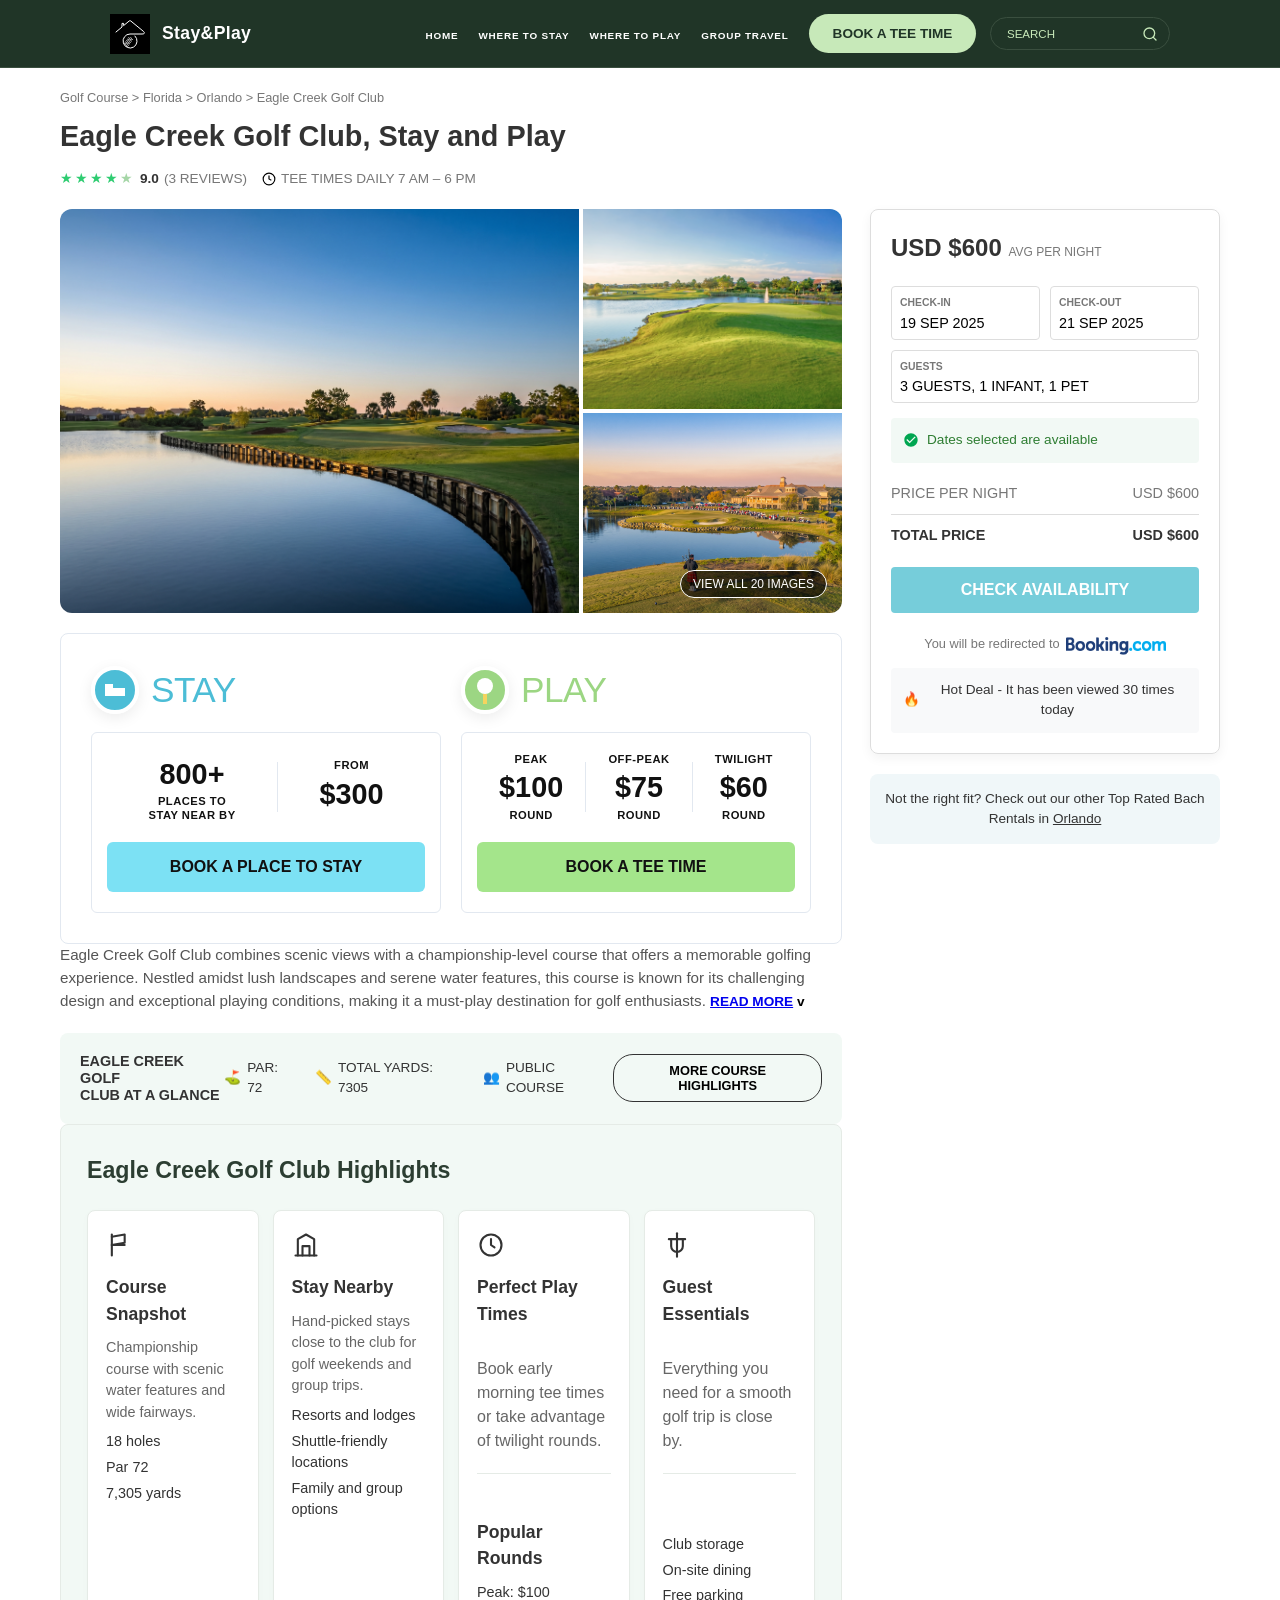
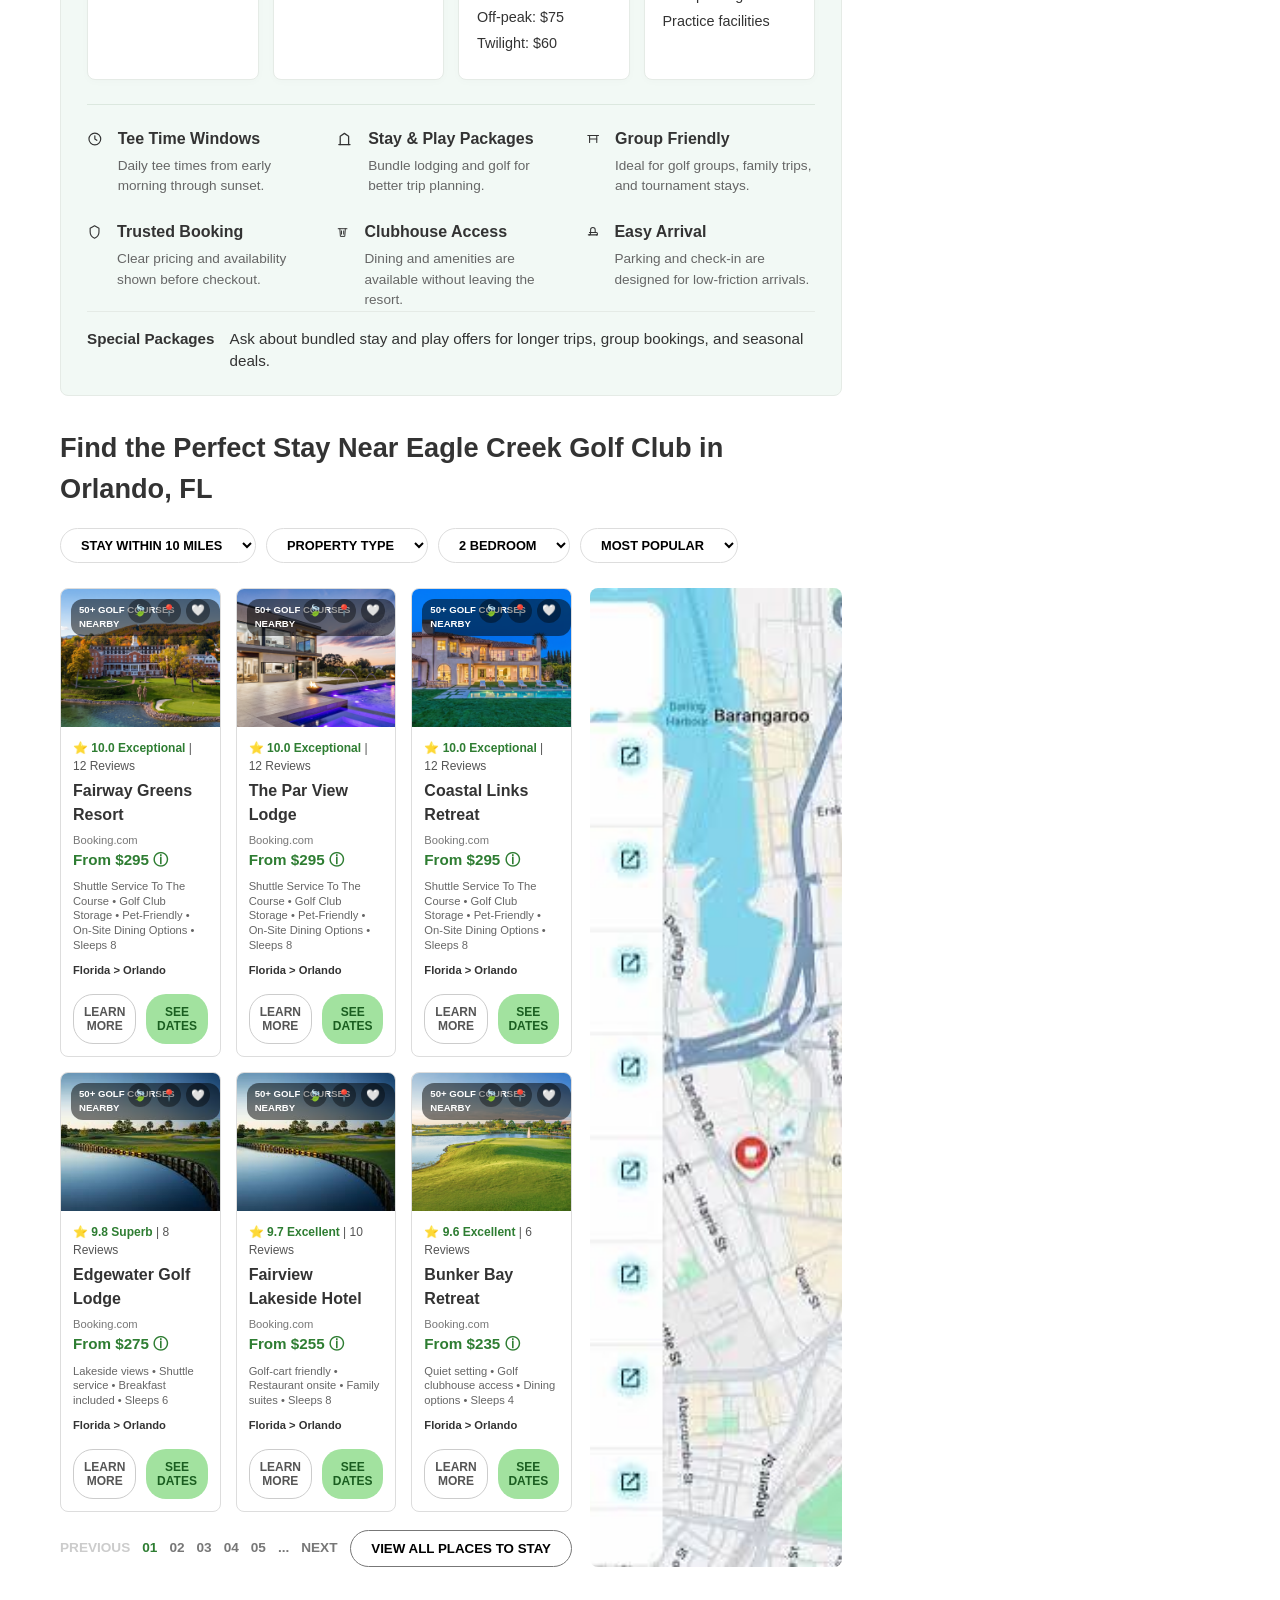
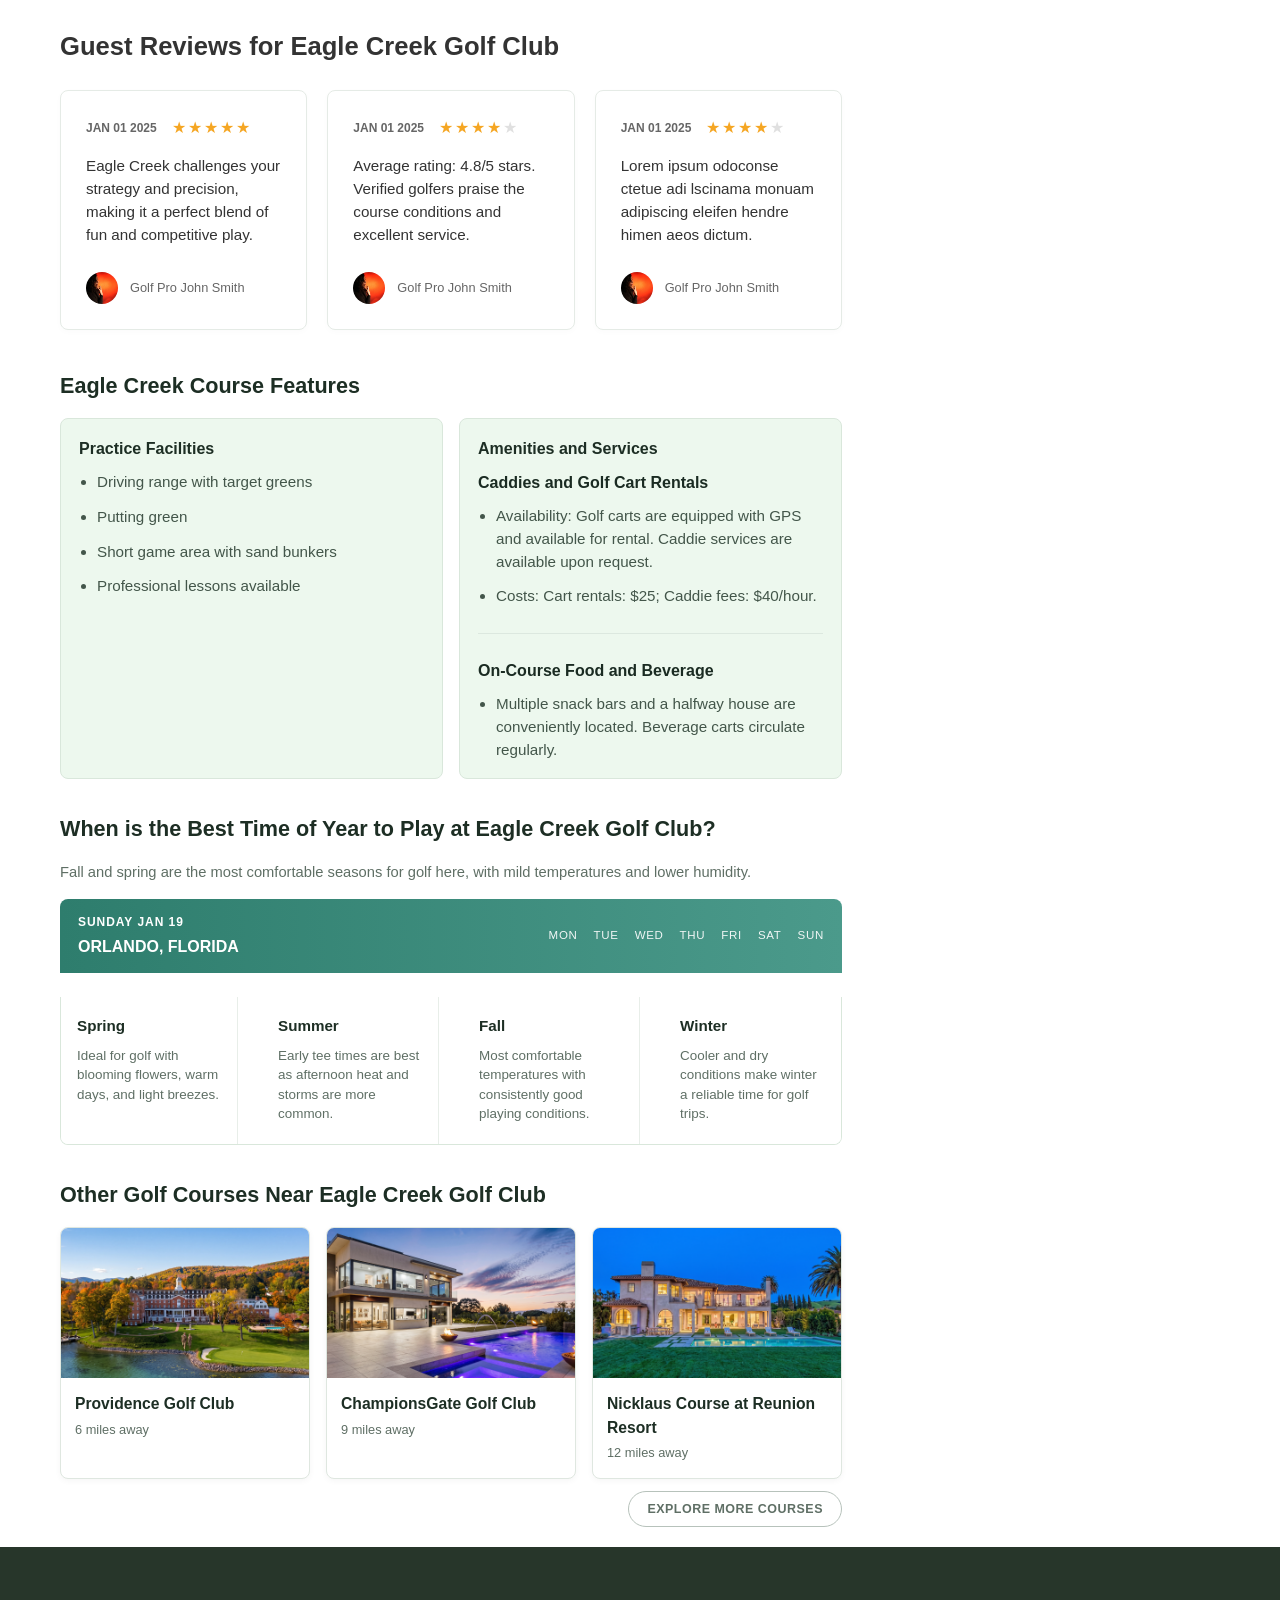
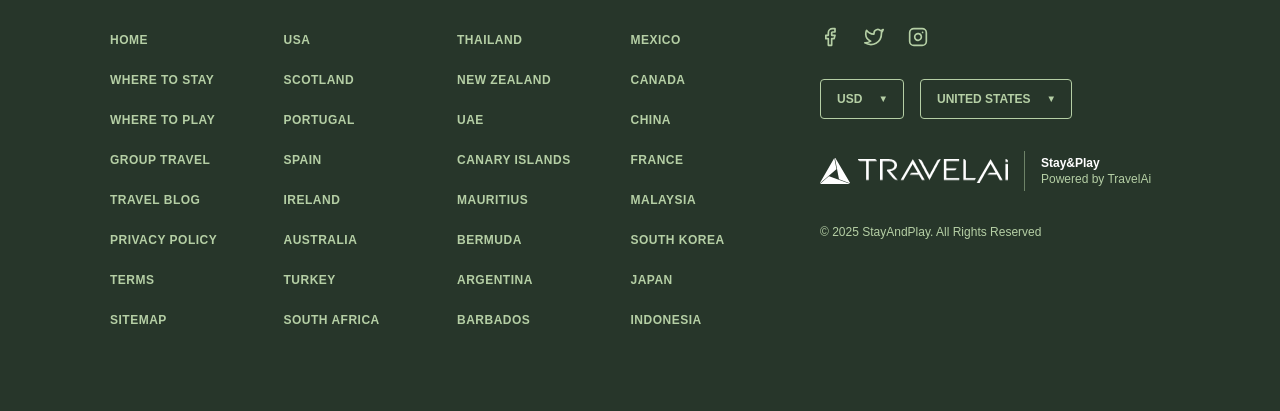
==== commit fc88475e: "listing meta responsive for mobile" ====
--- a/index.html
+++ b/index.html
@@ -142,17 +142,7 @@
             <strong>9.0</strong> <span>(3 REVIEWS)</span>
           </div>
           <div class="hours">
-            <svg
-              width="14"
-              height="14"
-              viewBox="0 0 24 24"
-              fill="none"
-              stroke="currentColor"
-              stroke-width="2"
-            >
-              <circle cx="12" cy="12" r="10"></circle>
-              <polyline points="12 6 12 12 16 14"></polyline>
-            </svg>
+            <img src="assets/icons/clock.svg" alt="Clock Icon" width="14" height="14" />
             TEE TIMES DAILY 7 AM – 6 PM
           </div>
         </div>
--- a/styles/style-hero.css
+++ b/styles/style-hero.css
@@ -50,6 +50,13 @@
   font-size: 0.85rem;
   margin-bottom: 20px;
   color: var(--text-light);
+}
+@media (max-width: 768px) {
+    .listing-meta {
+        flex-direction: column;
+        align-items: flex-start;
+        gap: 8px; /* Adds a small space between the rating and the hours */
+    }
 }
 .rating {
   display: flex;
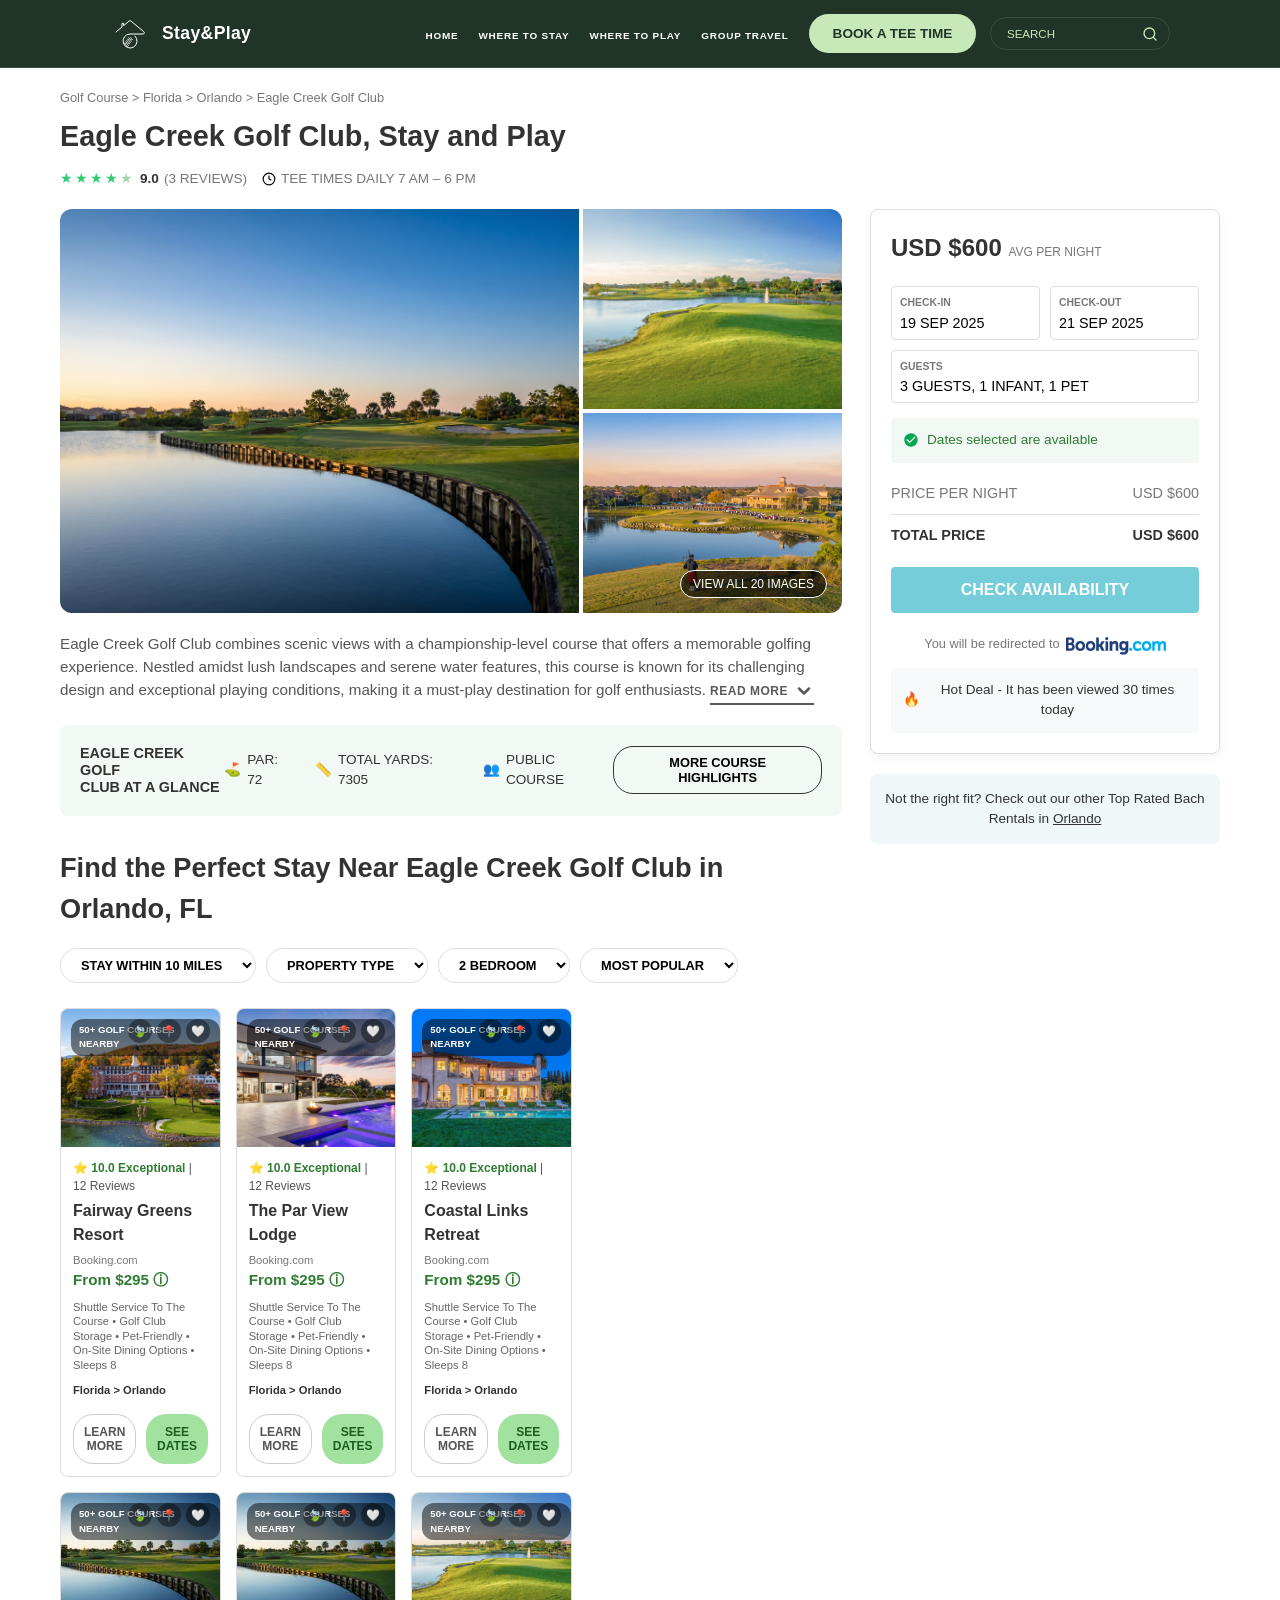
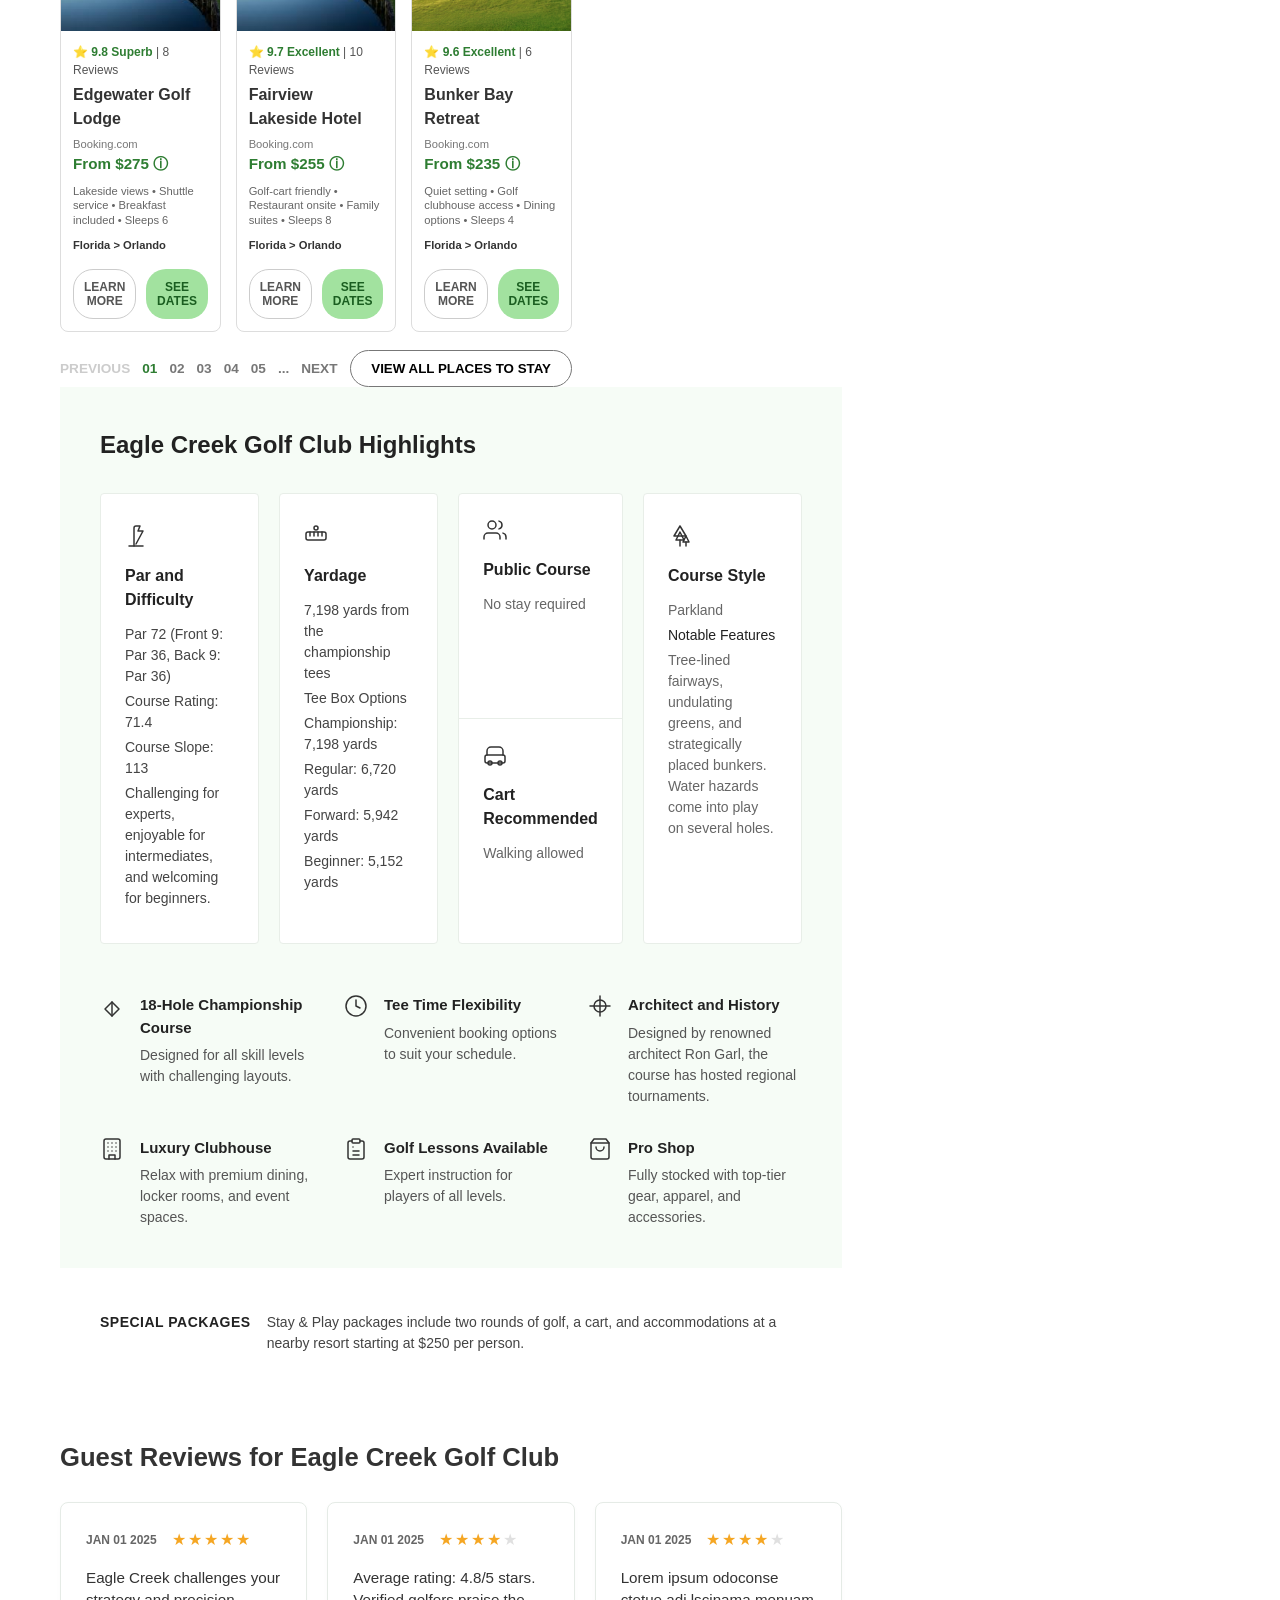
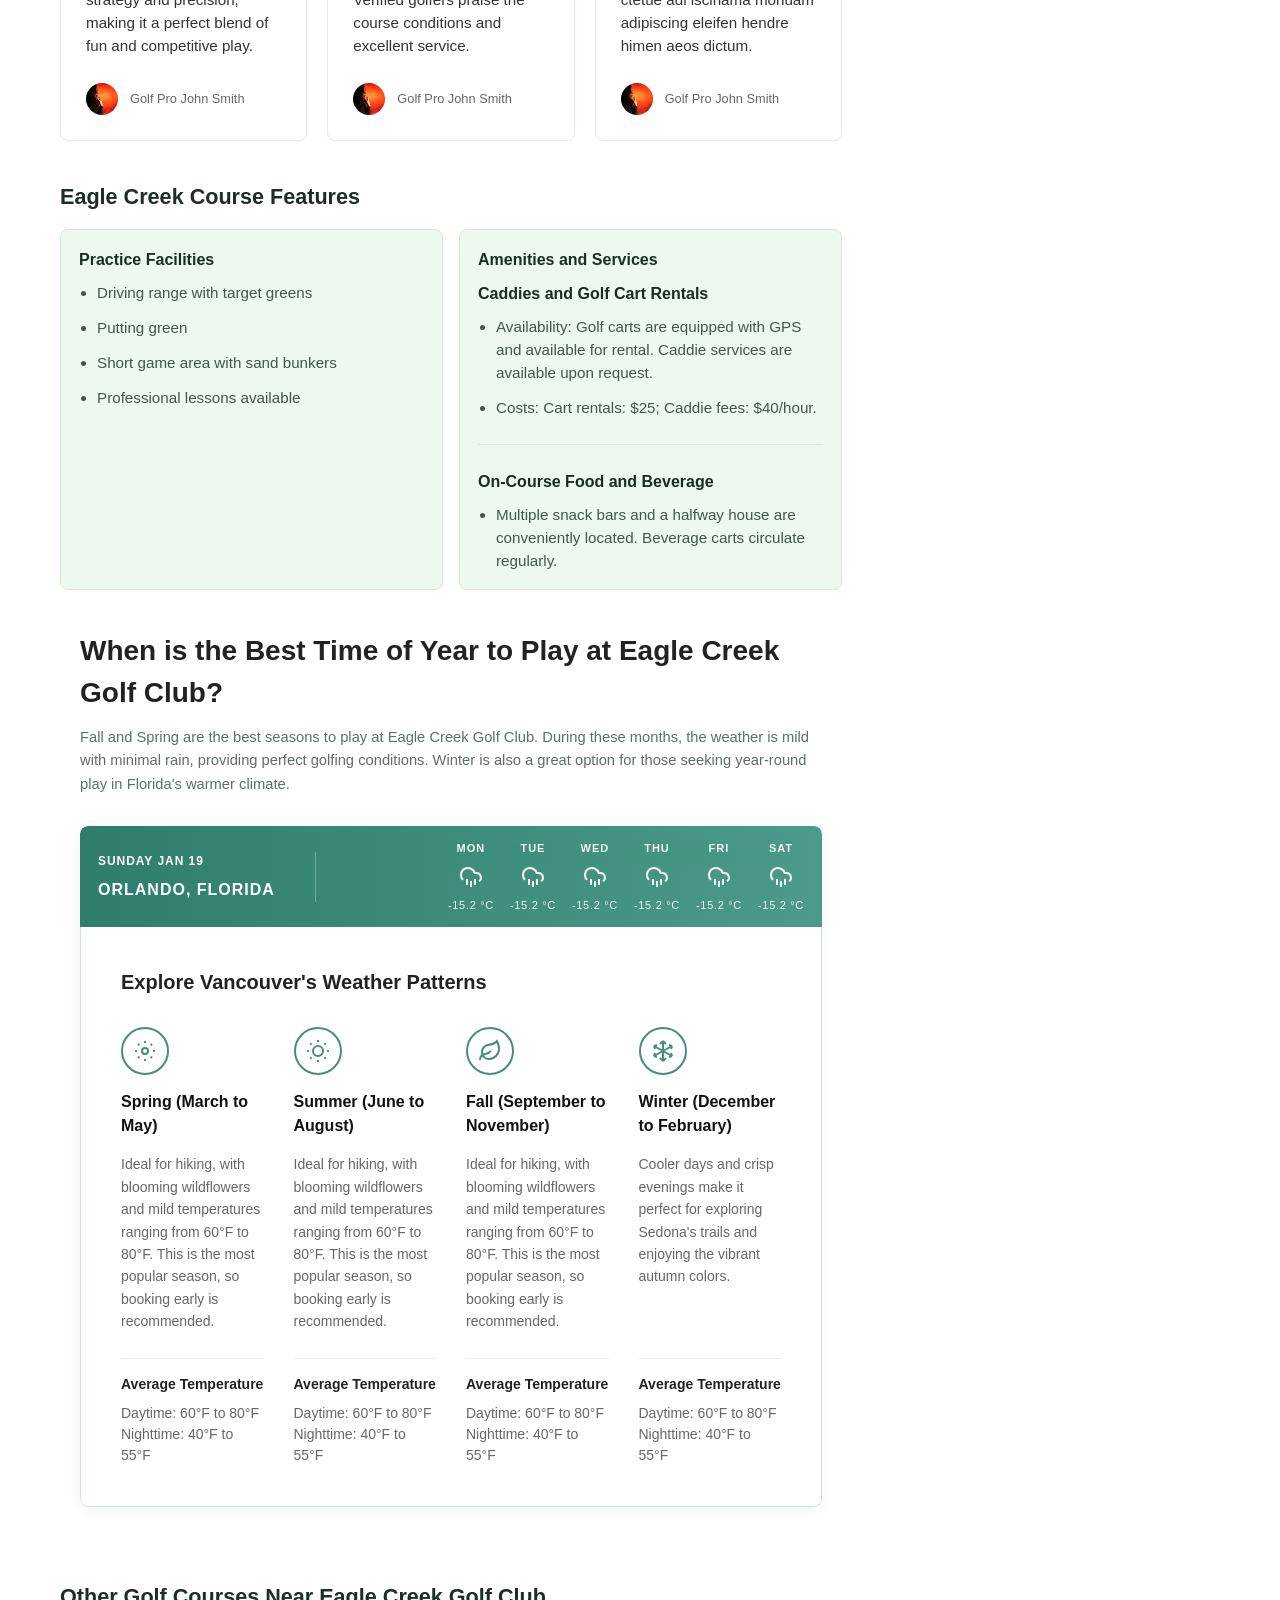
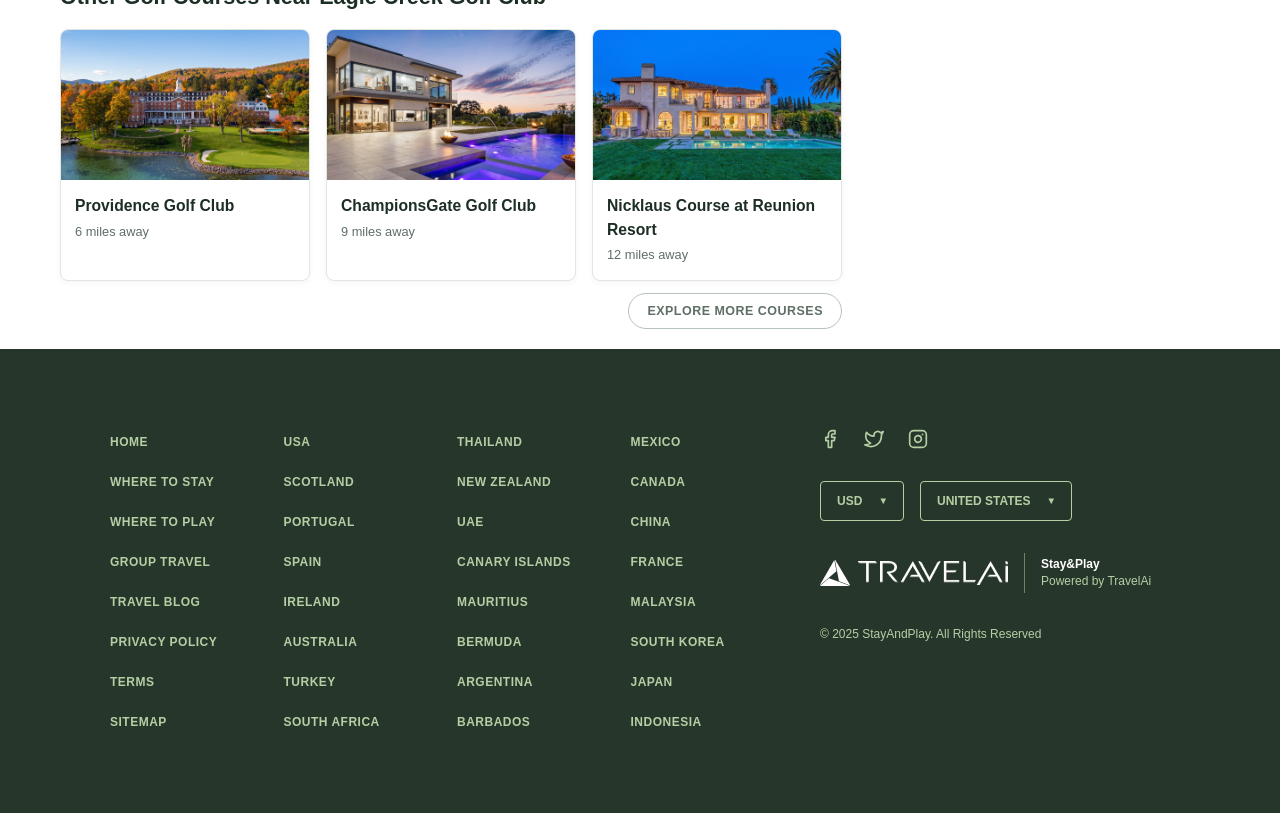
==== commit 3a1a0a83: "added dynamic responsiveness property and some issue fixed" ====
--- a/index.html
+++ b/index.html
@@ -50,21 +50,7 @@
                   placeholder="SEARCH"
                   aria-label="Search"
                 />
-                <svg
-                  class="search-wrapper__icon"
-                  xmlns="http://www.w3.org/2000/svg"
-                  width="16"
-                  height="16"
-                  viewBox="0 0 24 24"
-                  fill="none"
-                  stroke="currentColor"
-                  stroke-width="2"
-                  stroke-linecap="round"
-                  stroke-linejoin="round"
-                >
-                  <circle cx="11" cy="11" r="8"></circle>
-                  <line x1="21" y1="21" x2="16.65" y2="16.65"></line>
-                </svg>
+                <img class="search-wrapper__icon" src="assets/icons/search.svg" width="16" height="16" alt="Search Icon" />
               </div>
             </div>
 
@@ -74,54 +60,16 @@
                 class="btn-icon btn-icon--solid"
                 aria-label="Book a Tee Time"
               >
-                <svg
-                  width="20"
-                  height="20"
-                  viewBox="0 0 24 24"
-                  fill="none"
-                  stroke="currentColor"
-                  stroke-width="2.5"
-                  stroke-linecap="round"
-                  stroke-linejoin="round"
-                >
-                  <circle cx="12" cy="10" r="5"></circle>
-                  <path d="M12 15v5"></path>
-                  <path d="M9 20h6"></path>
-                </svg>
+                <img src="assets/icons/booktee.svg" width="20" height="20" alt="Tee Time Icon" />
               </button>
               <button class="btn-icon btn-icon--outline" aria-label="Search">
-                <svg
-                  width="18"
-                  height="18"
-                  viewBox="0 0 24 24"
-                  fill="none"
-                  stroke="currentColor"
-                  stroke-width="2"
-                  stroke-linecap="round"
-                  stroke-linejoin="round"
-                >
-                  <circle cx="11" cy="11" r="8"></circle>
-                  <line x1="21" y1="21" x2="16.65" y2="16.65"></line>
-                </svg>
+                <img src="assets/icons/search.svg" width="16" height="16" alt="Search Icon" />
               </button>
             </div>
 
             <!-- Hamburger Menu -->
             <button class="btn-icon btn-icon--menu" aria-label="Open Menu">
-              <svg
-                width="28"
-                height="28"
-                viewBox="0 0 24 24"
-                fill="none"
-                stroke="currentColor"
-                stroke-width="1.5"
-                stroke-linecap="round"
-                stroke-linejoin="round"
-              >
-                <line x1="3" y1="6" x2="21" y2="6"></line>
-                <line x1="3" y1="12" x2="21" y2="12"></line>
-                <line x1="3" y1="18" x2="21" y2="18"></line>
-              </svg>
+                <img src="assets/icons/menu.svg" width="28" height="28" alt="Menu Icon" />
             </button>
           </div>
         </div>
@@ -191,6 +139,7 @@
             <article class="sp-card stay-card">
               <div class="sp-header">
                 <div class="sp-icon stay-icon">
+                    <!-- <img src="assets/icons/stay.svg" width="24" height="24" alt="Stay Icon" /> -->
                   <svg
                     viewBox="0 0 24 24"
                     fill="none"
@@ -294,9 +243,10 @@
               features, this course is known for its challenging design and
               exceptional playing conditions, making it a must-play destination
               for golf enthusiasts.
-              <button class="read-more">
-                <a href="#">READ MORE</a> <span>v</span>
-              </button>
+              <a href="#" class="read-more">
+  READ MORE 
+  <img src="assets/icons/down.svg" width="20" height="20">
+</a>
             </p>
           </section>
 
@@ -312,295 +262,6 @@
               <div class="stat"><span class="icon">👥</span> PUBLIC COURSE</div>
             </div>
             <button class="btn-outline">MORE COURSE HIGHLIGHTS</button>
-          </section>
-
-          <section class="golf-highlights-wrapper" id="course-highlights">
-            <div class="highlights-container">
-              <h2>Eagle Creek Golf Club Highlights</h2>
-
-              <div class="highlights-cards">
-                <article class="hl-card">
-                  <div class="hl-icon" aria-hidden="true">
-                    <svg
-                      width="28"
-                      height="28"
-                      viewBox="0 0 24 24"
-                      fill="none"
-                      stroke="currentColor"
-                      stroke-width="1.8"
-                      stroke-linecap="round"
-                      stroke-linejoin="round"
-                    >
-                      <path d="M5 21V3"></path>
-                      <path d="M5 5l11-2v7l-11 2"></path>
-                      <path d="M5 12h11"></path>
-                    </svg>
-                  </div>
-                  <h3>Course Snapshot</h3>
-                  <div class="hl-card-content">
-                    <p class="text-muted">
-                      Championship course with scenic water features and wide
-                      fairways.
-                    </p>
-                    <ul class="clean-list">
-                      <li>18 holes</li>
-                      <li>Par 72</li>
-                      <li>7,305 yards</li>
-                    </ul>
-                  </div>
-                </article>
-
-                <article class="hl-card">
-                  <div class="hl-icon" aria-hidden="true">
-                    <svg
-                      width="28"
-                      height="28"
-                      viewBox="0 0 24 24"
-                      fill="none"
-                      stroke="currentColor"
-                      stroke-width="1.8"
-                      stroke-linecap="round"
-                      stroke-linejoin="round"
-                    >
-                      <path d="M3 21h18"></path>
-                      <path d="M5 21V7l7-4 7 4v14"></path>
-                      <path d="M9 21v-8h6v8"></path>
-                    </svg>
-                  </div>
-                  <h3>Stay Nearby</h3>
-                  <div class="hl-card-content">
-                    <p class="text-muted">
-                      Hand-picked stays close to the club for golf weekends and
-                      group trips.
-                    </p>
-                    <ul class="clean-list">
-                      <li>Resorts and lodges</li>
-                      <li>Shuttle-friendly locations</li>
-                      <li>Family and group options</li>
-                    </ul>
-                  </div>
-                </article>
-
-                <article class="hl-card split-card">
-                  <div class="card-half">
-                    <div class="hl-icon" aria-hidden="true">
-                      <svg
-                        width="28"
-                        height="28"
-                        viewBox="0 0 24 24"
-                        fill="none"
-                        stroke="currentColor"
-                        stroke-width="1.8"
-                        stroke-linecap="round"
-                        stroke-linejoin="round"
-                      >
-                        <circle cx="12" cy="12" r="9"></circle>
-                        <path d="M12 7v5l3 2"></path>
-                      </svg>
-                    </div>
-                    <h4>Perfect Play Times</h4>
-                    <p class="text-muted mt-half">
-                      Book early morning tee times or take advantage of twilight
-                      rounds.
-                    </p>
-                  </div>
-                  <hr class="card-divider" />
-                  <div class="card-half">
-                    <h4>Popular Rounds</h4>
-                    <ul class="clean-list">
-                      <li>Peak: $100</li>
-                      <li>Off-peak: $75</li>
-                      <li>Twilight: $60</li>
-                    </ul>
-                  </div>
-                </article>
-
-                <article class="hl-card split-card">
-                  <div class="card-half">
-                    <div class="hl-icon" aria-hidden="true">
-                      <svg
-                        width="28"
-                        height="28"
-                        viewBox="0 0 24 24"
-                        fill="none"
-                        stroke="currentColor"
-                        stroke-width="1.8"
-                        stroke-linecap="round"
-                        stroke-linejoin="round"
-                      >
-                        <path d="M12 2v20"></path>
-                        <path d="M5 7h14"></path>
-                        <path d="M7 7v6a5 5 0 0 0 10 0V7"></path>
-                      </svg>
-                    </div>
-                    <h4>Guest Essentials</h4>
-                    <p class="text-muted mt-half">
-                      Everything you need for a smooth golf trip is close by.
-                    </p>
-                  </div>
-                  <hr class="card-divider" />
-                  <div class="card-half mt-auto">
-                    <ul class="clean-list">
-                      <li>Club storage</li>
-                      <li>On-site dining</li>
-                      <li>Free parking</li>
-                      <li>Practice facilities</li>
-                    </ul>
-                  </div>
-                </article>
-              </div>
-
-              <div class="highlights-features">
-                <div class="feature-item">
-                  <div class="feature-icon" aria-hidden="true">
-                    <svg
-                      width="24"
-                      height="24"
-                      viewBox="0 0 24 24"
-                      fill="none"
-                      stroke="currentColor"
-                      stroke-width="1.8"
-                      stroke-linecap="round"
-                      stroke-linejoin="round"
-                    >
-                      <circle cx="12" cy="12" r="9"></circle>
-                      <path d="M12 7v5l3 2"></path>
-                    </svg>
-                  </div>
-                  <div class="feature-text">
-                    <h4>Tee Time Windows</h4>
-                    <p>Daily tee times from early morning through sunset.</p>
-                  </div>
-                </div>
-                <div class="feature-item">
-                  <div class="feature-icon" aria-hidden="true">
-                    <svg
-                      width="24"
-                      height="24"
-                      viewBox="0 0 24 24"
-                      fill="none"
-                      stroke="currentColor"
-                      stroke-width="1.8"
-                      stroke-linecap="round"
-                      stroke-linejoin="round"
-                    >
-                      <path d="M4 20h16"></path>
-                      <path d="M6 20V8l6-4 6 4v12"></path>
-                    </svg>
-                  </div>
-                  <div class="feature-text">
-                    <h4>Stay & Play Packages</h4>
-                    <p>Bundle lodging and golf for better trip planning.</p>
-                  </div>
-                </div>
-                <div class="feature-item">
-                  <div class="feature-icon" aria-hidden="true">
-                    <svg
-                      width="24"
-                      height="24"
-                      viewBox="0 0 24 24"
-                      fill="none"
-                      stroke="currentColor"
-                      stroke-width="1.8"
-                      stroke-linecap="round"
-                      stroke-linejoin="round"
-                    >
-                      <path d="M3 6h18"></path>
-                      <path d="M6 6v12"></path>
-                      <path d="M18 6v12"></path>
-                      <path d="M6 12h12"></path>
-                    </svg>
-                  </div>
-                  <div class="feature-text">
-                    <h4>Group Friendly</h4>
-                    <p>
-                      Ideal for golf groups, family trips, and tournament stays.
-                    </p>
-                  </div>
-                </div>
-                <div class="feature-item">
-                  <div class="feature-icon" aria-hidden="true">
-                    <svg
-                      width="24"
-                      height="24"
-                      viewBox="0 0 24 24"
-                      fill="none"
-                      stroke="currentColor"
-                      stroke-width="1.8"
-                      stroke-linecap="round"
-                      stroke-linejoin="round"
-                    >
-                      <path
-                        d="M12 2l7 4v6c0 5-3.5 8.5-7 10-3.5-1.5-7-5-7-10V6l7-4z"
-                      ></path>
-                    </svg>
-                  </div>
-                  <div class="feature-text">
-                    <h4>Trusted Booking</h4>
-                    <p>Clear pricing and availability shown before checkout.</p>
-                  </div>
-                </div>
-                <div class="feature-item">
-                  <div class="feature-icon" aria-hidden="true">
-                    <svg
-                      width="24"
-                      height="24"
-                      viewBox="0 0 24 24"
-                      fill="none"
-                      stroke="currentColor"
-                      stroke-width="1.8"
-                      stroke-linecap="round"
-                      stroke-linejoin="round"
-                    >
-                      <path d="M4 6h16"></path>
-                      <path d="M7 6l1 14h8l1-14"></path>
-                      <path d="M10 10v6"></path>
-                      <path d="M14 10v6"></path>
-                    </svg>
-                  </div>
-                  <div class="feature-text">
-                    <h4>Clubhouse Access</h4>
-                    <p>
-                      Dining and amenities are available without leaving the
-                      resort.
-                    </p>
-                  </div>
-                </div>
-                <div class="feature-item">
-                  <div class="feature-icon" aria-hidden="true">
-                    <svg
-                      width="24"
-                      height="24"
-                      viewBox="0 0 24 24"
-                      fill="none"
-                      stroke="currentColor"
-                      stroke-width="1.8"
-                      stroke-linecap="round"
-                      stroke-linejoin="round"
-                    >
-                      <path d="M4 17h16"></path>
-                      <path d="M6 17a2 2 0 1 0 0-4h12a2 2 0 1 1 0 4"></path>
-                      <path d="M8 13V8a4 4 0 0 1 8 0v5"></path>
-                    </svg>
-                  </div>
-                  <div class="feature-text">
-                    <h4>Easy Arrival</h4>
-                    <p>
-                      Parking and check-in are designed for low-friction
-                      arrivals.
-                    </p>
-                  </div>
-                </div>
-              </div>
-
-              <div class="highlights-special-packages-banner">
-                <strong>Special Packages</strong>
-                <p>
-                  Ask about bundled stay and play offers for longer trips, group
-                  bookings, and seasonal deals.
-                </p>
-              </div>
-            </div>
           </section>
 
           <section class="perfect-stay-section">
@@ -827,9 +488,10 @@
                   </div>
                 </div>
 
+                
                 <!-- Mobile Dots & Button -->
                 <div class="mobile-carousel-controls">
-                  <div class="carousel-dots">
+                  <div class="mobile-carousel-dots">
                     <span class="dot active"></span>
                     <span class="dot"></span>
                     <span class="dot"></span>
@@ -855,14 +517,220 @@
 
               <!-- Right: Map -->
               <div class="stay-map-wrapper">
-                <img
+                <!-- <img
                   src="assets/images/map1.jpeg"
                   alt="Map of properties"
                   class="map-image"
-                />
+                /> -->
+                <iframe alt="Map of properties"
+                  class="map-image"
+                   src="https://www.google.com/maps/embed?pb=!1m18!1m12!1m3!1d3079.411389482224!2d-88.71151342347395!3d39.48262431196089!2m3!1f0!2f0!3f0!3m2!1i1024!2i768!4f13.1!3m3!1m2!1s0x887364aa4e4ae5b5%3A0x40e366c96bafa102!2sEagle%20Creek%20Golf%20Course!5e0!3m2!1sbn!2sbd!4v1788753935262!5m2!1sbn!2sbd" width="600" height="450" style="border:0;" allowfullscreen="" loading="lazy" referrerpolicy="strict-origin-when-cross-origin"></iframe>
+</iframe>
+
               </div>
             </div>
           </section>
+
+          <section class="golf-highlights-wrapper" id="course-highlights">
+  <div class="highlights-container">
+    <h2>Eagle Creek Golf Club Highlights</h2>
+
+    <div class="highlights-cards">
+      <!-- Card 1: Par and Difficulty -->
+      <article class="hl-card">
+        <div class="hl-icon" aria-hidden="true">
+          <svg width="24" height="24" viewBox="0 0 24 24" fill="none" stroke="currentColor" stroke-width="1.5" stroke-linecap="round" stroke-linejoin="round">
+            <path d="M4 22h14"></path>
+            <path d="M9 22V4a2 2 0 0 1 2-2h4l-2 5h5l-7 13"></path>
+          </svg>
+        </div>
+        <h4>Par and Difficulty</h4>
+        <div class="hl-card-content">
+          <p>Par 72 (Front 9: Par 36, Back 9: Par 36)</p>
+          <p>Course Rating: 71.4</p>
+          <p>Course Slope: 113</p>
+          <p class="mt-3">Challenging for experts, enjoyable for intermediates, and welcoming for beginners.</p>
+        </div>
+      </article>
+
+      <!-- Card 2: Yardage -->
+      <article class="hl-card">
+        <div class="hl-icon" aria-hidden="true">
+          <svg width="24" height="24" viewBox="0 0 24 24" fill="none" stroke="currentColor" stroke-width="1.5" stroke-linecap="round" stroke-linejoin="round">
+            <rect x="2" y="8" width="20" height="8" rx="2"></rect>
+            <path d="M6 8v4"></path>
+            <path d="M10 8v4"></path>
+            <path d="M14 8v4"></path>
+            <path d="M18 8v4"></path>
+            <circle cx="12" cy="4" r="2"></circle>
+          </svg>
+        </div>
+        <h4>Yardage</h4>
+        <div class="hl-card-content">
+          <p>7,198 yards from the championship tees</p>
+          <p class="mt-3 mb-1">Tee Box Options</p>
+          <ul class="clean-list text-muted">
+            <li>Championship: 7,198 yards</li>
+            <li>Regular: 6,720 yards</li>
+            <li>Forward: 5,942 yards</li>
+            <li>Beginner: 5,152 yards</li>
+          </ul>
+        </div>
+      </article>
+
+      <!-- Card 3: Split Card -->
+      <article class="hl-card split-card">
+        <div class="card-half">
+          <div class="hl-icon" aria-hidden="true">
+            <svg width="24" height="24" viewBox="0 0 24 24" fill="none" stroke="currentColor" stroke-width="1.5" stroke-linecap="round" stroke-linejoin="round">
+              <path d="M17 21v-2a4 4 0 0 0-4-4H5a4 4 0 0 0-4 4v2"></path>
+              <circle cx="9" cy="7" r="4"></circle>
+              <path d="M23 21v-2a4 4 0 0 0-3-3.87"></path>
+              <path d="M16 3.13a4 4 0 0 1 0 7.75"></path>
+            </svg>
+          </div>
+          <h4>Public Course</h4>
+          <p class="text-muted">No stay required</p>
+        </div>
+        <hr class="card-divider" />
+        <div class="card-half">
+          <div class="hl-icon" aria-hidden="true">
+            <svg width="24" height="24" viewBox="0 0 24 24" fill="none" stroke="currentColor" stroke-width="1.5" stroke-linecap="round" stroke-linejoin="round">
+              <rect x="2" y="12" width="20" height="8" rx="2"></rect>
+              <path d="M4 12V8a4 4 0 0 1 4-4h8a4 4 0 0 1 4 4v4"></path>
+              <circle cx="7" cy="20" r="2"></circle>
+              <circle cx="17" cy="20" r="2"></circle>
+            </svg>
+          </div>
+          <h4>Cart Recommended</h4>
+          <p class="text-muted">Walking allowed</p>
+        </div>
+      </article>
+
+      <!-- Card 4: Course Style -->
+      <article class="hl-card">
+        <div class="hl-icon" aria-hidden="true">
+          <svg width="24" height="24" viewBox="0 0 24 24" fill="none" stroke="currentColor" stroke-width="1.5" stroke-linecap="round" stroke-linejoin="round">
+            <path d="M12 22v-6"></path>
+            <path d="M12 8l-4 8h8z"></path>
+            <path d="M12 2l-6 10h12z"></path>
+            <path d="M18 22v-4"></path>
+            <path d="M18 12l-3 6h6z"></path>
+          </svg>
+        </div>
+        <h4>Course Style</h4>
+        <div class="hl-card-content">
+          <p class="text-muted">Parkland</p>
+          <p class="mt-3 mb-1 text-dark">Notable Features</p>
+          <p class="text-muted">
+            Tree-lined fairways, undulating greens, and strategically placed bunkers. Water hazards come into play on several holes.
+          </p>
+        </div>
+      </article>
+    </div>
+
+    <!-- Bottom Features Grid -->
+    <div class="highlights-features">
+      <div class="feature-item">
+        <div class="feature-icon" aria-hidden="true">
+          <svg width="24" height="24" viewBox="0 0 24 24" fill="none" stroke="currentColor" stroke-width="1.5" stroke-linecap="round" stroke-linejoin="round">
+            <path d="M12 22l-7-7 7-7 7 7-7 7z"></path>
+            <path d="M12 8v14"></path>
+          </svg>
+        </div>
+        <div class="feature-text">
+          <h4>18-Hole Championship Course</h4>
+          <p>Designed for all skill levels with challenging layouts.</p>
+        </div>
+      </div>
+      
+      <div class="feature-item">
+        <div class="feature-icon" aria-hidden="true">
+          <svg width="24" height="24" viewBox="0 0 24 24" fill="none" stroke="currentColor" stroke-width="1.5" stroke-linecap="round" stroke-linejoin="round">
+            <circle cx="12" cy="12" r="10"></circle>
+            <polyline points="12 6 12 12 16 14"></polyline>
+          </svg>
+        </div>
+        <div class="feature-text">
+          <h4>Tee Time Flexibility</h4>
+          <p>Convenient booking options to suit your schedule.</p>
+        </div>
+      </div>
+
+      <div class="feature-item">
+        <div class="feature-icon" aria-hidden="true">
+          <svg width="24" height="24" viewBox="0 0 24 24" fill="none" stroke="currentColor" stroke-width="1.5" stroke-linecap="round" stroke-linejoin="round">
+            <path d="M12 2v20"></path>
+            <path d="M2 12h20"></path>
+            <path d="M12 12m-6 0a6 6 0 1 0 12 0 6 6 0 1 0-12 0"></path>
+          </svg>
+        </div>
+        <div class="feature-text">
+          <h4>Architect and History</h4>
+          <p>Designed by renowned architect Ron Garl, the course has hosted regional tournaments.</p>
+        </div>
+      </div>
+
+      <div class="feature-item">
+        <div class="feature-icon" aria-hidden="true">
+          <svg width="24" height="24" viewBox="0 0 24 24" fill="none" stroke="currentColor" stroke-width="1.5" stroke-linecap="round" stroke-linejoin="round">
+            <rect x="4" y="2" width="16" height="20" rx="2" ry="2"></rect>
+            <path d="M9 22v-4h6v4"></path>
+            <path d="M8 6h.01"></path>
+            <path d="M16 6h.01"></path>
+            <path d="M12 6h.01"></path>
+            <path d="M12 10h.01"></path>
+            <path d="M12 14h.01"></path>
+            <path d="M16 10h.01"></path>
+            <path d="M16 14h.01"></path>
+            <path d="M8 10h.01"></path>
+            <path d="M8 14h.01"></path>
+          </svg>
+        </div>
+        <div class="feature-text">
+          <h4>Luxury Clubhouse</h4>
+          <p>Relax with premium dining, locker rooms, and event spaces.</p>
+        </div>
+      </div>
+
+      <div class="feature-item">
+        <div class="feature-icon" aria-hidden="true">
+          <svg width="24" height="24" viewBox="0 0 24 24" fill="none" stroke="currentColor" stroke-width="1.5" stroke-linecap="round" stroke-linejoin="round">
+            <path d="M16 4h2a2 2 0 0 1 2 2v14a2 2 0 0 1-2 2H6a2 2 0 0 1-2-2V6a2 2 0 0 1 2-2h2"></path>
+            <rect x="8" y="2" width="8" height="4" rx="1" ry="1"></rect>
+            <path d="M9 14h6"></path>
+            <path d="M9 18h6"></path>
+            <path d="M9 10h.01"></path>
+          </svg>
+        </div>
+        <div class="feature-text">
+          <h4>Golf Lessons Available</h4>
+          <p>Expert instruction for players of all levels.</p>
+        </div>
+      </div>
+
+      <div class="feature-item">
+        <div class="feature-icon" aria-hidden="true">
+          <svg width="24" height="24" viewBox="0 0 24 24" fill="none" stroke="currentColor" stroke-width="1.5" stroke-linecap="round" stroke-linejoin="round">
+            <path d="M6 2L3 6v14a2 2 0 0 0 2 2h14a2 2 0 0 0 2-2V6l-3-4z"></path>
+            <line x1="3" y1="6" x2="21" y2="6"></line>
+            <path d="M16 10a4 4 0 0 1-8 0"></path>
+          </svg>
+        </div>
+        <div class="feature-text">
+          <h4>Pro Shop</h4>
+          <p>Fully stocked with top-tier gear, apparel, and accessories.</p>
+        </div>
+      </div>
+    </div>
+  </div>
+</section>
+
+<!-- Out-of-box Special Packages Banner -->
+<div class="highlights-special-packages-banner">
+  <span class="banner-title">SPECIAL PACKAGES</span>
+  <span class="banner-text">Stay & Play packages include two rounds of golf, a cart, and accommodations at a nearby resort starting at $250 per person.</span>
+</div>
           <!-- Guest Reviews Section -->
           <section class="guest-reviews-section">
             <h2>Guest Reviews for Eagle Creek Golf Club</h2>
@@ -981,55 +849,133 @@
 </section>
 
           <section class="weather-section">
-            <h2>
-              When is the Best Time of Year to Play at Eagle Creek Golf Club?
-            </h2>
-            <p class="weather-intro">
-              Fall and spring are the most comfortable seasons for golf here,
-              with mild temperatures and lower humidity.
-            </p>
-            <div class="weather-hero">
-              <div class="weather-hero__left">
-                <span class="weather-hero__day">SUNDAY JAN 19</span>
-                <strong>ORLANDO, FLORIDA</strong>
-              </div>
-              <div class="weather-hero__strip">
-                <span>MON</span><span>TUE</span><span>WED</span><span>THU</span
-                ><span>FRI</span><span>SAT</span><span>SUN</span>
-              </div>
-            </div>
-            <div class="weather-grid">
-              <article class="weather-card">
-                <h3>Spring</h3>
-                <p>
-                  Ideal for golf with blooming flowers, warm days, and light
-                  breezes.
-                </p>
-              </article>
-              <article class="weather-card">
-                <h3>Summer</h3>
-                <p>
-                  Early tee times are best as afternoon heat and storms are more
-                  common.
-                </p>
-              </article>
-              <article class="weather-card">
-                <h3>Fall</h3>
-                <p>
-                  Most comfortable temperatures with consistently good playing
-                  conditions.
-                </p>
-              </article>
-              <article class="weather-card">
-                <h3>Winter</h3>
-                <p>
-                  Cooler and dry conditions make winter a reliable time for golf
-                  trips.
-                </p>
-              </article>
-            </div>
-          </section>
-
+  <div class="weather-intro-container">
+    <h2>When is the Best Time of Year to Play at Eagle Creek Golf Club?</h2>
+    <p class="weather-intro">
+      Fall and Spring are the best seasons to play at Eagle Creek Golf Club. During these months, the weather is mild with minimal rain, providing perfect golfing conditions. Winter is also a great option for those seeking year-round play in Florida's warmer climate.
+    </p>
+  </div>
+
+  <div class="weather-card-container">
+    <div class="weather-hero">
+      <div class="weather-hero__left">
+        <span class="weather-hero__day">SUNDAY JAN 19</span>
+        <strong class="weather-hero__location">ORLANDO, FLORIDA</strong>
+      </div>
+      
+      <div class="weather-hero__current">
+        <svg class="weather-icon-large" viewBox="0 0 24 24" fill="none" stroke="currentColor" stroke-width="2"><path d="M20 16.2A4.5 4.5 0 0 0 17.5 8h-1.8A7 7 0 1 0 4 14.9"/><path d="M16 14v6"/><path d="M8 14v6"/><path d="M12 16v6"/></svg>
+        <span class="current-temp">24 °C</span>
+      </div>
+
+      <div class="weather-hero__strip">
+        <div class="weather-day">
+          <span class="day-name">MON</span>
+          <svg class="weather-icon" viewBox="0 0 24 24" fill="none" stroke="currentColor" stroke-width="2"><path d="M20 16.2A4.5 4.5 0 0 0 17.5 8h-1.8A7 7 0 1 0 4 14.9"/><path d="M16 14v6"/><path d="M8 14v6"/><path d="M12 16v6"/></svg>
+          <span class="day-temp">-15.2 °C</span>
+        </div>
+        <div class="weather-day">
+          <span class="day-name">TUE</span>
+          <svg class="weather-icon" viewBox="0 0 24 24" fill="none" stroke="currentColor" stroke-width="2"><path d="M20 16.2A4.5 4.5 0 0 0 17.5 8h-1.8A7 7 0 1 0 4 14.9"/><path d="M16 14v6"/><path d="M8 14v6"/><path d="M12 16v6"/></svg>
+          <span class="day-temp">-15.2 °C</span>
+        </div>
+        <div class="weather-day">
+          <span class="day-name">WED</span>
+          <svg class="weather-icon" viewBox="0 0 24 24" fill="none" stroke="currentColor" stroke-width="2"><path d="M20 16.2A4.5 4.5 0 0 0 17.5 8h-1.8A7 7 0 1 0 4 14.9"/><path d="M16 14v6"/><path d="M8 14v6"/><path d="M12 16v6"/></svg>
+          <span class="day-temp">-15.2 °C</span>
+        </div>
+        <div class="weather-day">
+          <span class="day-name">THU</span>
+          <svg class="weather-icon" viewBox="0 0 24 24" fill="none" stroke="currentColor" stroke-width="2"><path d="M20 16.2A4.5 4.5 0 0 0 17.5 8h-1.8A7 7 0 1 0 4 14.9"/><path d="M16 14v6"/><path d="M8 14v6"/><path d="M12 16v6"/></svg>
+          <span class="day-temp">-15.2 °C</span>
+        </div>
+        <div class="weather-day">
+          <span class="day-name">FRI</span>
+          <svg class="weather-icon" viewBox="0 0 24 24" fill="none" stroke="currentColor" stroke-width="2"><path d="M20 16.2A4.5 4.5 0 0 0 17.5 8h-1.8A7 7 0 1 0 4 14.9"/><path d="M16 14v6"/><path d="M8 14v6"/><path d="M12 16v6"/></svg>
+          <span class="day-temp">-15.2 °C</span>
+        </div>
+        <div class="weather-day">
+          <span class="day-name">SAT</span>
+          <svg class="weather-icon" viewBox="0 0 24 24" fill="none" stroke="currentColor" stroke-width="2"><path d="M20 16.2A4.5 4.5 0 0 0 17.5 8h-1.8A7 7 0 1 0 4 14.9"/><path d="M16 14v6"/><path d="M8 14v6"/><path d="M12 16v6"/></svg>
+          <span class="day-temp">-15.2 °C</span>
+        </div>
+      </div>
+    </div>
+
+    <div class="weather-patterns-wrapper">
+      <h3 class="patterns-title">Explore Vancouver's Weather Patterns</h3>
+      <div class="weather-grid">
+        
+        <article class="season-card">
+          <div class="season-icon">
+            <svg viewBox="0 0 24 24" fill="none" stroke="#488c7d" stroke-width="2"><circle cx="12" cy="12" r="3"/><path d="M12 2v2M12 20v2M4.93 4.93l1.41 1.41M17.66 17.66l1.41 1.41M2 12h2M20 12h2M4.93 19.07l1.41-1.41M17.66 6.34l1.41-1.41"/></svg>
+          </div>
+          <h4>Spring (March to May)</h4>
+          <p class="season-desc">Ideal for hiking, with blooming wildflowers and mild temperatures ranging from 60°F to 80°F. This is the most popular season, so booking early is recommended.</p>
+          <hr>
+          <h5>Average Temperature</h5>
+          <p class="season-temps">
+            <span class="temp-day">Daytime: 60°F to 80°F</span>
+            <span class="temp-separator"> - </span>
+            <span class="temp-night">Nighttime: 40°F to 55°F</span>
+          </p>
+        </article>
+
+        <article class="season-card hide-on-mobile">
+          <div class="season-icon">
+             <svg viewBox="0 0 24 24" fill="none" stroke="#488c7d" stroke-width="2"><circle cx="12" cy="12" r="5"/><line x1="12" y1="1" x2="12" y2="3"/><line x1="12" y1="21" x2="12" y2="23"/><line x1="4.22" y1="4.22" x2="5.64" y2="5.64"/><line x1="18.36" y1="18.36" x2="19.78" y2="19.78"/><line x1="1" y1="12" x2="3" y2="12"/><line x1="21" y1="12" x2="23" y2="12"/><line x1="4.22" y1="19.78" x2="5.64" y2="18.36"/><line x1="18.36" y1="5.64" x2="19.78" y2="4.22"/></svg>
+          </div>
+          <h4>Summer (June to August)</h4>
+          <p class="season-desc">Ideal for hiking, with blooming wildflowers and mild temperatures ranging from 60°F to 80°F. This is the most popular season, so booking early is recommended.</p>
+          <hr>
+          <h5>Average Temperature</h5>
+          <p class="season-temps">
+            <span class="temp-day">Daytime: 60°F to 80°F</span>
+            <span class="temp-separator"> - </span>
+            <span class="temp-night">Nighttime: 40°F to 55°F</span>
+          </p>
+        </article>
+
+        <article class="season-card hide-on-mobile">
+          <div class="season-icon">
+            <svg viewBox="0 0 24 24" fill="none" stroke="#488c7d" stroke-width="2"><path d="M11 20A7 7 0 0 1 9.8 6.1C15.5 5 17 4.48 19 2c1 2 2 4.18 2 8 0 5.5-4.78 10-10 10Z"/><path d="M2 21c0-3 1.85-5.36 5.08-6C9.5 14.52 12 13 13 12"/></svg>
+          </div>
+          <h4>Fall (September to November)</h4>
+          <p class="season-desc">Ideal for hiking, with blooming wildflowers and mild temperatures ranging from 60°F to 80°F. This is the most popular season, so booking early is recommended.</p>
+          <hr>
+          <h5>Average Temperature</h5>
+           <p class="season-temps">
+            <span class="temp-day">Daytime: 60°F to 80°F</span>
+            <span class="temp-separator"> - </span>
+            <span class="temp-night">Nighttime: 40°F to 55°F</span>
+          </p>
+        </article>
+
+        <article class="season-card hide-on-mobile">
+          <div class="season-icon">
+             <svg viewBox="0 0 24 24" fill="none" stroke="#488c7d" stroke-width="2"><line x1="12" y1="2" x2="12" y2="22"/><line x1="12" y1="2" x2="15" y2="5"/><line x1="12" y1="2" x2="9" y2="5"/><line x1="12" y1="22" x2="15" y2="19"/><line x1="12" y1="22" x2="9" y2="19"/><line x1="3" y1="7" x2="21" y2="17"/><line x1="3" y1="7" x2="6" y2="6"/><line x1="3" y1="7" x2="4" y2="10"/><line x1="21" y1="17" x2="18" y2="18"/><line x1="21" y1="17" x2="20" y2="14"/><line x1="3" y1="17" x2="21" y2="7"/><line x1="3" y1="17" x2="6" y2="18"/><line x1="3" y1="17" x2="4" y2="14"/><line x1="21" y1="7" x2="18" y2="6"/><line x1="21" y1="7" x2="20" y2="10"/></svg>
+          </div>
+          <h4>Winter (December to February)</h4>
+          <p class="season-desc">Cooler days and crisp evenings make it perfect for exploring Sedona's trails and enjoying the vibrant autumn colors.</p>
+          <hr style="margin-top: 48px;">
+          <h5>Average Temperature</h5>
+           <p class="season-temps">
+            <span class="temp-day">Daytime: 60°F to 80°F</span>
+            <span class="temp-separator"> - </span>
+            <span class="temp-night">Nighttime: 40°F to 55°F</span>
+          </p>
+        </article>
+      </div>
+
+      <div class="carousel-indicators">
+        <span class="dot active"></span>
+        <span class="dot"></span>
+        <span class="dot"></span>
+        <span class="dot"></span>
+      </div>
+    </div>
+  </div>
+</section>
           <section class="other-courses-section">
             <h2>Other Golf Courses Near Eagle Creek Golf Club</h2>
             <div class="other-courses-grid">
--- a/styles/style-hero.css
+++ b/styles/style-hero.css
@@ -134,6 +134,28 @@
   font-size: 0.85rem;
   cursor: pointer;
   padding: 0;
+  display: inline-flex;
+  align-items: center;
+  gap: 6px; /* Space between text and arrow */
+  color: #5a5a5a; /* Dark gray color */
+  font-family: -apple-system, BlinkMacSystemFont, "Segoe UI", Roboto, sans-serif;
+  font-size: 12px;
+  font-weight: 600;
+  letter-spacing: 0.5px;
+  text-decoration: none; /* Removes default browser underline */
+  padding-bottom: 2px; /* Space between text and the custom line */
+  border-bottom: 2px solid #5a5a5a; /* Creates the uniform underline */
+  transition: opacity 0.2s ease;
+}
+
+.read-more:hover {
+  opacity: 0.7; /* Simple hover effect */
+}
+
+.chevron {
+  width: 14px;
+  height: 14px;
+  margin-top: 1px; /* Optically aligns the arrow with the text */
 }
 
 /* At a Glance */
@@ -571,6 +593,318 @@
   color: #1d2e24;
 }
 
+/* ---- Base Styling & Typography (Desktop & Tablet) ---- */
+.weather-section {
+  font-family: -apple-system, BlinkMacSystemFont, "Segoe UI", Roboto, Helvetica, Arial, sans-serif;
+  color: #333;
+  max-width: 1100px;
+  margin: 0 auto;
+  padding: 40px 20px;
+}
+
+.weather-intro-container {
+  margin-bottom: 30px;
+}
+
+.weather-intro-container h2 {
+  font-size: 28px;
+  margin-bottom: 12px;
+  font-weight: 700;
+  color: #222;
+}
+
+.weather-intro {
+  font-size: 15px;
+  line-height: 1.6;
+  color: #555;
+  max-width: 1000px;
+}
+
+.weather-card-container {
+  border-radius: 8px;
+  box-shadow: 0 4px 15px rgba(0, 0, 0, 0.05);
+  overflow: hidden;
+}
+
+/* Hero Section */
+.weather-hero {
+  background: linear-gradient(to right, #386264, #3a8a77);
+  color: white;
+  padding: 30px 40px;
+  display: flex;
+  justify-content: space-between;
+  align-items: center;
+}
+
+.weather-hero__left {
+  display: flex;
+  flex-direction: column;
+  border-right: 1px solid rgba(255, 255, 255, 0.3);
+  padding-right: 40px;
+}
+
+.weather-hero__day {
+  font-size: 18px;
+  font-weight: 500;
+  letter-spacing: 0.5px;
+  margin-bottom: 4px;
+}
+
+.weather-hero__location {
+  font-size: 13px;
+  font-weight: 600;
+  letter-spacing: 1px;
+}
+
+.weather-hero__current {
+  display: none; /* Hidden on Desktop/Tablet */
+}
+
+.weather-hero__strip {
+  display: flex;
+  gap: 30px;
+  padding-left: 10px;
+}
+
+.weather-day {
+  display: flex;
+  flex-direction: column;
+  align-items: center;
+  gap: 8px;
+}
+
+.day-name {
+  font-size: 11px;
+  font-weight: 600;
+  letter-spacing: 1px;
+}
+
+.weather-icon {
+  width: 24px;
+  height: 24px;
+}
+
+.day-temp {
+  font-size: 11px;
+  font-weight: 500;
+}
+
+/* Patterns Section */
+.weather-patterns-wrapper {
+  background-color: white;
+  border: 1px solid #d1e3db;
+  border-top: none;
+  border-radius: 0 0 8px 8px;
+  padding: 40px;
+}
+
+.patterns-title {
+  font-size: 20px;
+  font-weight: 700;
+  margin-bottom: 30px;
+  color: #222;
+}
+
+.weather-grid {
+  display: grid;
+  grid-template-columns: repeat(4, 1fr);
+  gap: 30px;
+}
+
+.season-card {
+  display: flex;
+  flex-direction: column;
+}
+
+.season-icon {
+  width: 48px;
+  height: 48px;
+  border: 2px solid #488c7d;
+  border-radius: 50%;
+  display: flex;
+  align-items: center;
+  justify-content: center;
+  margin-bottom: 15px;
+}
+
+.season-icon svg {
+  width: 24px;
+  height: 24px;
+}
+
+.season-card h4 {
+  font-size: 16px;
+  font-weight: 700;
+  margin-bottom: 15px;
+  color: #111;
+}
+
+.season-desc {
+  font-size: 14px;
+  line-height: 1.6;
+  color: #666;
+  margin-bottom: auto;
+}
+
+.season-card hr {
+  border: none;
+  border-top: 1px solid #eee;
+  margin: 25px 0 15px 0;
+  width: 100%;
+}
+
+.season-card h5 {
+  font-size: 14px;
+  font-weight: 700;
+  margin-bottom: 8px;
+  color: #222;
+}
+
+.season-temps {
+  font-size: 14px;
+  line-height: 1.5;
+  color: #666;
+}
+
+.temp-separator {
+  display: none; /* Hide dash on desktop */
+}
+
+.temp-night {
+  display: block; /* Stack on desktop */
+}
+
+.carousel-indicators {
+  display: none; /* Hidden on desktop */
+}
+
+
+/* ---- Mobile Overrides (< 768px) ---- */
+@media (max-width: 767px) {
+  .weather-intro-container {
+    display: none; /* Optional: adjust if you want to keep the text intro on mobile */
+  }
+
+  /* Stacked Hero Layout */
+  .weather-hero {
+    flex-direction: column;
+    padding: 35px 20px;
+    background: linear-gradient(to bottom, #386264, #3a8a77);
+  }
+
+  .weather-hero__left {
+    border-right: none;
+    padding-right: 0;
+    margin-bottom: 25px;
+    text-align: center;
+    align-items: center;
+  }
+  
+  .weather-hero__day {
+    font-size: 20px;
+  }
+
+  /* Large Current Temp (Mobile) */
+  .weather-hero__current {
+    display: flex;
+    align-items: center;
+    justify-content: center;
+    gap: 15px;
+    margin-bottom: 35px;
+    font-size: 64px;
+    font-weight: 600;
+  }
+
+  .weather-icon-large {
+    width: 72px;
+    height: 72px;
+  }
+
+  .weather-hero__strip {
+    display: none;
+    width: 100%;
+    padding-left: 0;
+    justify-content: center;
+    overflow-x: hidden;
+    gap: 10px;
+  }
+  
+  .weather-hero__strip .weather-day {
+      min-width: 45px;
+      align-items: center;
+  }
+
+  /* Patterns Container Mobile */
+  .weather-patterns-wrapper {
+    padding: 30px 20px;
+    text-align: center;
+  }
+
+  .patterns-title {
+    font-size: 16px;
+    text-transform: uppercase;
+    letter-spacing: 0.5px;
+    margin-bottom: 25px;
+  }
+
+  /* Fake the Carousel (Show 1 item, center everything) */
+  .weather-grid {
+    grid-template-columns: 1fr;
+    justify-items: center;
+    align-items: center;
+  }
+  
+  .hide-on-mobile {
+    display: none !important;
+  }
+
+  .season-icon {
+    margin: 0 auto 15px auto;
+  }
+  
+  .season-card {
+    display: flex;
+    flex-direction: column;
+    justify-content: center;
+    align-items: center;
+  }
+
+  .season-card h4 {
+      font-size: 18px;
+  }
+
+  /* Adjust inline temps for mobile */
+  .temp-separator {
+    display: inline;
+  }
+  
+  .temp-night {
+    display: inline;
+  }
+  
+  .season-temps {
+      color: #777;
+  }
+
+  /* Show Carousel dots */
+  .carousel-indicators {
+    display: flex;
+    justify-content: center;
+    gap: 8px;
+    margin-top: 30px;
+  }
+
+  .dot {
+    width: 28px;
+    height: 6px;
+    border-radius: 4px;
+    background: #d4e3dc;
+  }
+
+  .dot.active {
+    background: #4a9181;
+  }
+}
 .course-features-grid {
   display: grid;
   grid-template-columns: repeat(2, minmax(0, 1fr));
@@ -639,13 +973,11 @@
   letter-spacing: 0.06em;
   opacity: 0.92;
   flex-wrap: wrap;
-  justify-content: flex-end;
 }
 
 .weather-grid {
   display: grid;
   grid-template-columns: repeat(4, minmax(0, 1fr));
-  border: 1px solid #d9e7db;
   border-top: none;
   border-radius: 0 0 8px 8px;
   overflow: hidden;
@@ -738,7 +1070,7 @@
 @media (max-width: 768px) {
   .course-features-grid,
   .weather-grid {
-    grid-template-columns: 1fr 1fr;
+    grid-template-columns: 1fr;
   }
 
   .other-courses-grid {
@@ -747,7 +1079,7 @@
 
   .weather-hero {
     flex-direction: column;
-    align-items: flex-start;
+    align-items: flex-center;
   }
 
   .other-courses-actions {
--- a/styles/style-property-listing.css
+++ b/styles/style-property-listing.css
@@ -259,6 +259,7 @@
   .stay-map-wrapper {
     display: none; /* Hide map on mobile */
   }
+  .stay-cards-wrapper
 
   /* Center and size the mobile header */
   .perfect-stay-section h2 {
@@ -347,3 +348,23 @@
     cursor: pointer;
   }
 }
+
+
+  /* Dot indicators */
+  .mobile-carousel-dots {
+    display: flex;
+    gap: 10px;
+  }
+
+  .mobile-carousel-dots .dot {
+    width: 12px;
+    height: 12px;
+    border-radius: 50%;
+    border: 1.5px solid #ccc;
+    background: transparent;
+  }
+
+  .mobile-carousel-dots .dot.active {
+    background: #a2e29f; /* Matches the "See Dates" button */
+    border-color: #a2e29f;
+  }
--- a/styles/style-highlights.css
+++ b/styles/style-highlights.css
@@ -1,186 +1,240 @@
+/* Container and Background matching the light green */
 .golf-highlights-wrapper {
-  font-family: var(--font-sans, var(--font-family));
-  color: var(--text-primary, #1a2b22);
-  max-width: 1100px;
+  background-color: #f6fcf6; /* Very light subtle green */
+  padding: 40px;
+  font-family: -apple-system, BlinkMacSystemFont, "Segoe UI", Roboto, Helvetica, Arial, sans-serif;
+  color: #333;
+}
+
+.highlights-container {
+  max-width: 1200px;
   margin: 0 auto;
-  line-height: 1.5;
-}
-
-/* =========================================
-   Main Green Container
-   ========================================= */
-.highlights-container {
-  background-color: var(--bg-light-green, #f3f9f4);
-  border: 1px solid var(--border-card, #e5ebe6);
-  border-radius: 8px;
-  padding: 28px 26px 22px;
-  margin-bottom: 18px;
 }
 
 .highlights-container h2 {
-  font-size: 1.45rem;
+  font-size: 24px;
   font-weight: 600;
-  margin: 0 0 22px 0;
-  color: #2c3e32;
-}
-
-/* =========================================
-   Top Grid: Cards
-   ========================================= */
+  margin-bottom: 30px;
+  color: #222;
+}
+
+/* 4-Column Grid for Top Cards */
 .highlights-cards {
   display: grid;
   grid-template-columns: repeat(4, 1fr);
-  gap: 14px;
-  margin-bottom: 24px;
+  gap: 20px;
+  margin-bottom: 50px;
 }
 
 .hl-card {
   background: #ffffff;
-  border: 1px solid var(--border-card, #e5ebe6);
-  border-radius: 8px;
-  padding: 20px 18px;
+  padding: 30px 24px;
+  border-radius: 4px;
+  border: 1px solid #e8eee8;
   display: flex;
   flex-direction: column;
-  box-shadow: 0 2px 8px rgba(0, 0, 0, 0.02);
-}
-
+}
+
+.hl-card.split-card {
+  padding: 0; 
+}
+
+.hl-card.split-card .card-half {
+  padding: 24px;
+  flex: 1;
+}
+
+.card-divider {
+  border: 0;
+  border-top: 1px solid #e8eee8;
+  margin: 0;
+}
+
+/* Icon & Typography overrides inside Cards */
 .hl-icon {
-  color: var(--text-primary, #1a2b22);
-  margin-bottom: 15px;
-}
-
-.hl-card h3,
+  margin-bottom: 16px;
+  color: #333;
+}
+
 .hl-card h4 {
-  font-size: 1.1rem;
+  font-size: 16px;
   font-weight: 600;
-  margin: 0 0 10px 0;
-}
-
-.hl-card-content p {
-  font-size: 0.9rem;
-  margin: 0 0 8px 0;
-}
-
-.clean-list {
+  color: #222;
+  margin: 0 0 12px 0;
+}
+
+.hl-card p, .hl-card li {
+  font-size: 14px;
+  line-height: 1.5;
+  color: #444;
+  margin: 0 0 4px 0;
+}
+
+.text-muted {
+  color: #666 !important;
+}
+
+.text-dark {
+  color: #222 !important;
+}
+
+.mt-3 { margin-top: 16px; }
+.mb-1 { margin-bottom: 4px; }
+
+ul.clean-list {
   list-style: none;
   padding: 0;
   margin: 0;
-  font-size: 0.9rem;
-}
-
-.clean-list li {
-  margin-bottom: 4px;
-}
-
-.text-muted {
-  color: var(--text-secondary, #5e6b63);
-}
-
-.mt-auto {
-  margin-top: auto;
-  padding-top: 15px;
-}
-
-.mt-half {
-  margin-top: 20px;
-}
-
-/* Split Cards (Cards 3 & 4) */
-.split-card .card-half {
-  display: flex;
-  flex-direction: column;
-}
-
-.split-card .card-half:not(:first-child) {
-  margin-top: 25px;
-}
-
-.card-divider {
-  border: 0;
-  border-top: 1px solid var(--border-card, #e5ebe6);
-  margin: 20px 0;
-}
-
-/* =========================================
-   Middle Grid: Features
-   ========================================= */
+}
+
+/* 3-Column Grid for Bottom Features */
 .highlights-features {
   display: grid;
   grid-template-columns: repeat(3, 1fr);
-  gap: 24px 20px;
-  border-top: 1px solid #dce8df;
-  padding-top: 22px;
+  gap: 30px;
 }
 
 .feature-item {
   display: flex;
-  gap: 15px;
   align-items: flex-start;
-}
-
-.feature-icon svg {
-  color: var(--text-primary, #1a2b22);
+  gap: 16px;
+}
+
+.feature-icon {
   flex-shrink: 0;
+  color: #333;
 }
 
 .feature-text h4 {
-  font-size: 1rem;
+  font-size: 15px;
   font-weight: 600;
-  margin: 0 0 5px 0;
+  margin: 0 0 6px 0;
+  color: #222;
 }
 
 .feature-text p {
-  font-size: 0.85rem;
-  color: var(--text-secondary, #5e6b63);
+  font-size: 14px;
+  line-height: 1.5;
+  color: #555;
   margin: 0;
 }
 
-/* =========================================
-   Bottom Banner
-   ========================================= */
+/* Special Packages Bottom Banner */
 .highlights-special-packages-banner {
+  max-width: 1200px;
+  margin: 20px auto 0;
+  padding: 24px 40px;
+  background-color: #ffffff;
   display: flex;
-  align-items: flex-start;
-  gap: 15px;
-  padding: 16px 0 0;
-  border-top: 1px solid var(--border-card, #ddd);
-  font-size: 0.95rem;
-}
-
-.highlights-special-packages-banner strong {
+  align-items: baseline;
+  gap: 16px;
+  font-family: -apple-system, BlinkMacSystemFont, "Segoe UI", Roboto, Helvetica, Arial, sans-serif;
+}
+
+.banner-title {
+  font-size: 14px;
+  font-weight: 700;
+  color: #222;
+  text-transform: uppercase;
+  letter-spacing: 0.5px;
   white-space: nowrap;
-  color: var(--text-primary, #333);
-}
-
-.highlights-special-packages-banner p {
-  margin: 0;
-  color: var(--text-primary, #444);
-}
-
-/* =========================================
-   Responsive Adjustments
-   ========================================= */
+}
+
+.banner-text {
+  font-size: 14px;
+  color: #444;
+  line-height: 1.5;
+}
+
+/* ---- Tablet View (Screens smaller than 1024px) ---- */
 @media (max-width: 1024px) {
+  /* Switch to 2-column grid */
   .highlights-cards {
     grid-template-columns: repeat(2, 1fr);
   }
-  .highlights-features {
-    grid-template-columns: repeat(2, 1fr);
-  }
+
+  /* Stack the Special Packages banner text */
   .highlights-special-packages-banner {
     flex-direction: column;
-    gap: 5px;
-  }
-}
-
-@media (max-width: 600px) {
-  .highlights-container {
-    padding: 25px 15px;
-  }
+    align-items: flex-start;
+    gap: 8px;
+    padding: 24px 0;
+    background-color: transparent; /* Aligns with the container */
+  }
+}
+
+/* ---- Mobile View (Screens smaller than 768px) ---- */
+@media (max-width: 767px) {
+  .golf-highlights-wrapper {
+    padding: 30px 16px;
+  }
+
+  .highlights-container h2 {
+    font-size: 22px;
+    line-height: 1.3;
+    max-width: 250px; /* Forces the wrap seen in the design */
+  }
+
+  /* Horizontal Scroll Carousel for Cards */
   .highlights-cards {
-    grid-template-columns: 1fr;
-  }
+    display: flex;
+    overflow-x: auto;
+    scroll-snap-type: x mandatory;
+    gap: 16px;
+    padding-bottom: 24px;
+    margin-bottom: 30px;
+    
+    /* Native scrollbar styled to match the green/grey indicator */
+    scrollbar-width: thin;
+    scrollbar-color: #a4d8a5 #e4e4e4;
+  }
+
+  /* Custom Webkit Scrollbar */
+  .highlights-cards::-webkit-scrollbar {
+    height: 4px;
+  }
+  
+  .highlights-cards::-webkit-scrollbar-track {
+    background: #e4e4e4;
+    border-radius: 4px;
+  }
+  
+  .highlights-cards::-webkit-scrollbar-thumb {
+    background: #a4d8a5;
+    border-radius: 4px;
+  }
+
+  .hl-card {
+    min-width: 85%;
+    scroll-snap-align: start;
+    flex-shrink: 0;
+  }
+
+  /* Features Grid: Keep 3 columns, stack icon and text vertically */
   .highlights-features {
-    grid-template-columns: 1fr;
-  }
-}
+    grid-template-columns: repeat(3, 1fr);
+    gap: 20px 12px;
+  }
+
+  .feature-item {
+    flex-direction: column;
+    align-items: flex-start;
+    gap: 8px;
+  }
+
+  .feature-text h4 {
+    font-size: 13px;
+    line-height: 1.3;
+  }
+
+  .feature-text p {
+    font-size: 12px;
+  }
+
+  /* Center the Special Packages banner */
+  .highlights-special-packages-banner {
+    align-items: center;
+    text-align: center;
+    padding: 24px 0;
+  }
+}
--- a/styles/stay-play.css
+++ b/styles/stay-play.css
@@ -13,6 +13,7 @@
     font-family: var(--font-sans);
     color: var(--sp-text-main);
     box-sizing: border-box;
+    display: none;
 }
 
 .stay-play-booking * {
@@ -20,8 +21,9 @@
 }
 
 /* =========================================
-   TABLET & DESKTOP VIEW (Default)
+   TABLET VIEW
    ========================================= */
+   @media (max-width: 1024px) {
 .stay-play-booking {
     display: flex;
     gap: 20px;
@@ -133,6 +135,8 @@
 
 .show-mobile { display: none; }
 
+   }
+
 /* =========================================
    MOBILE VIEW
    ========================================= */
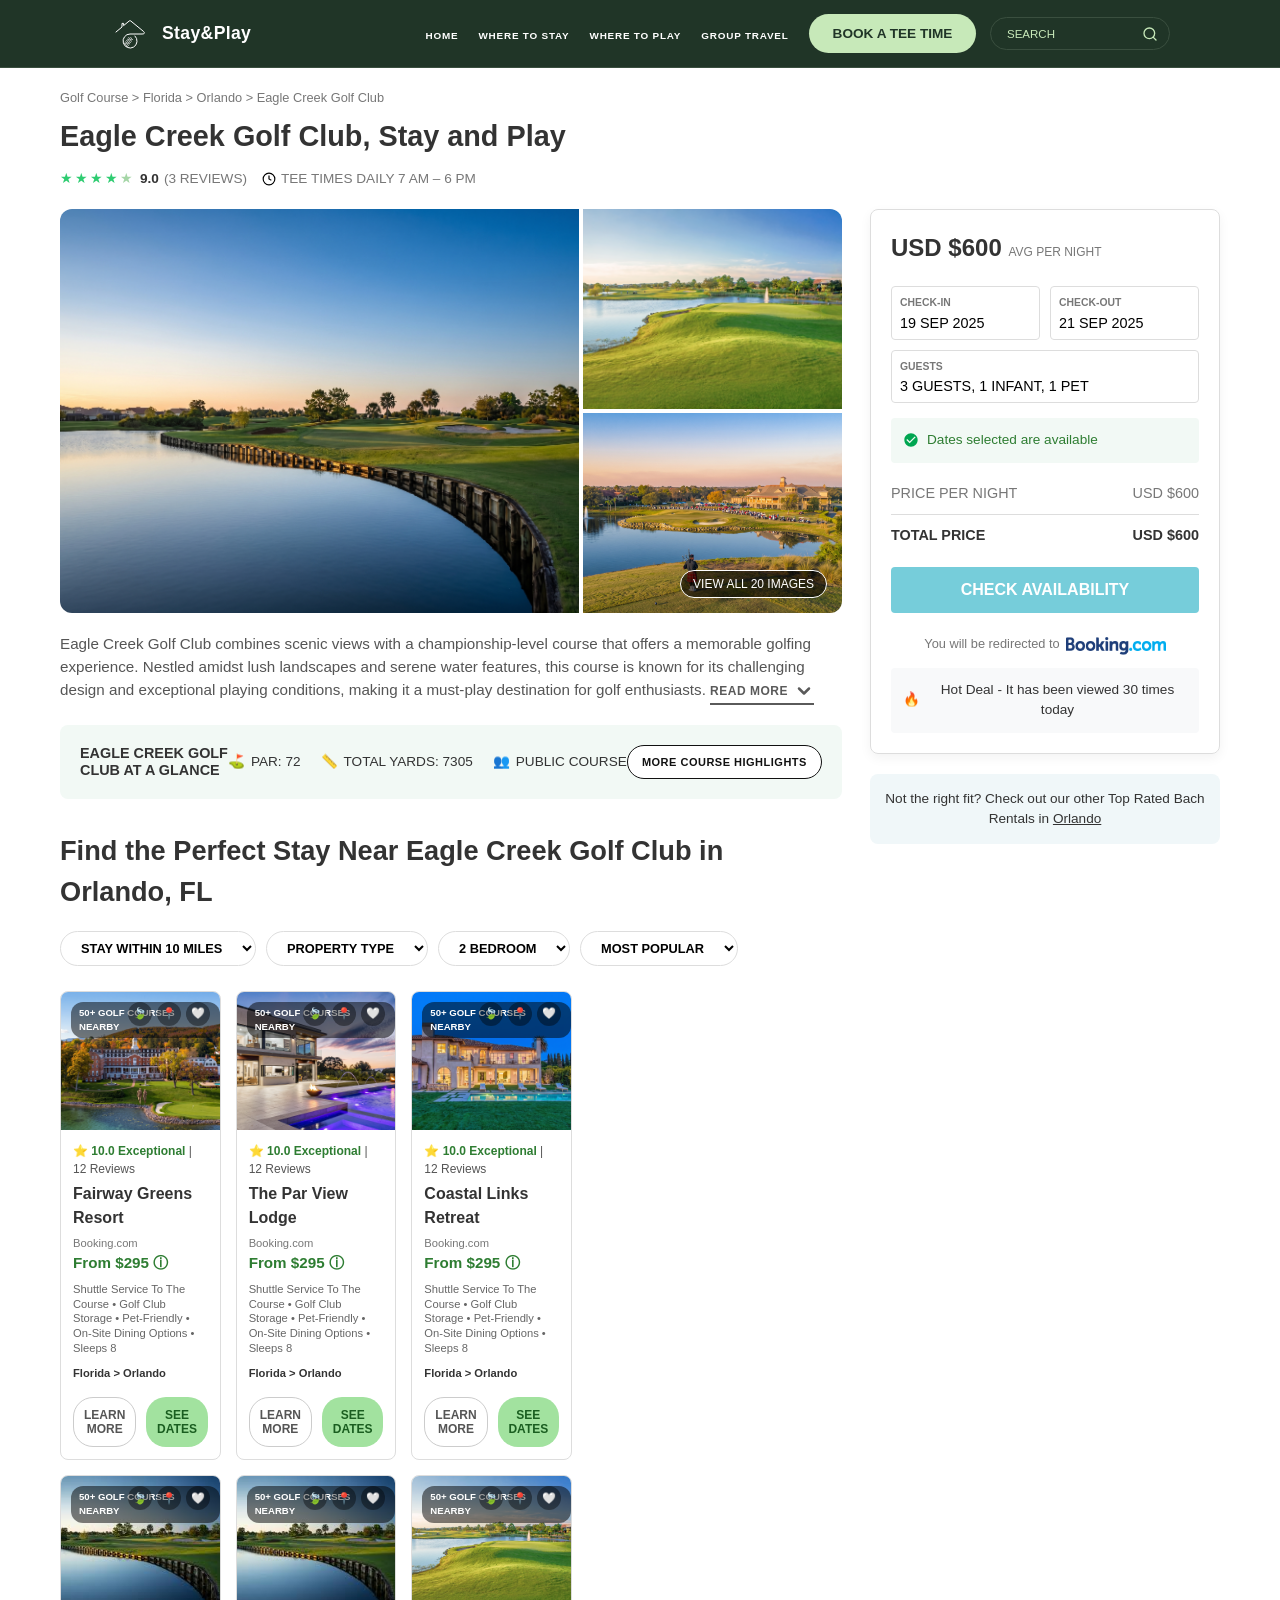
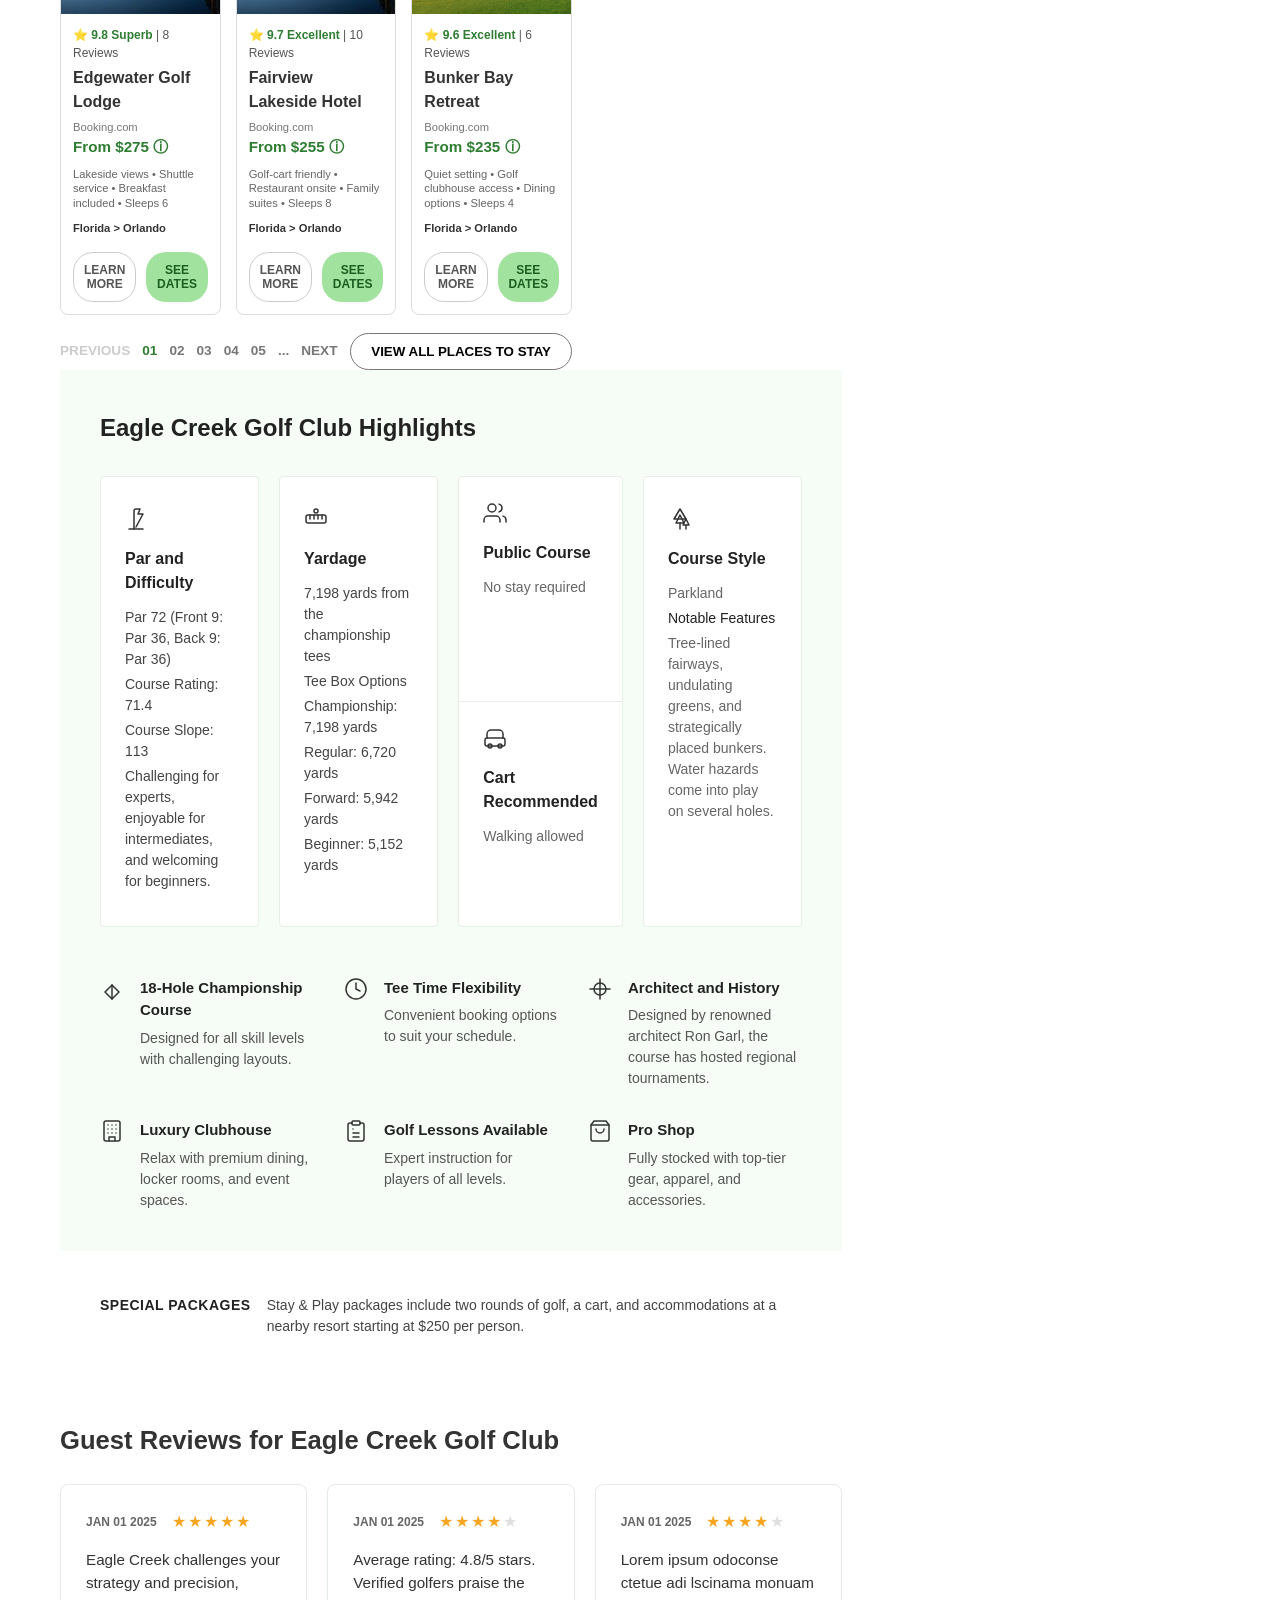
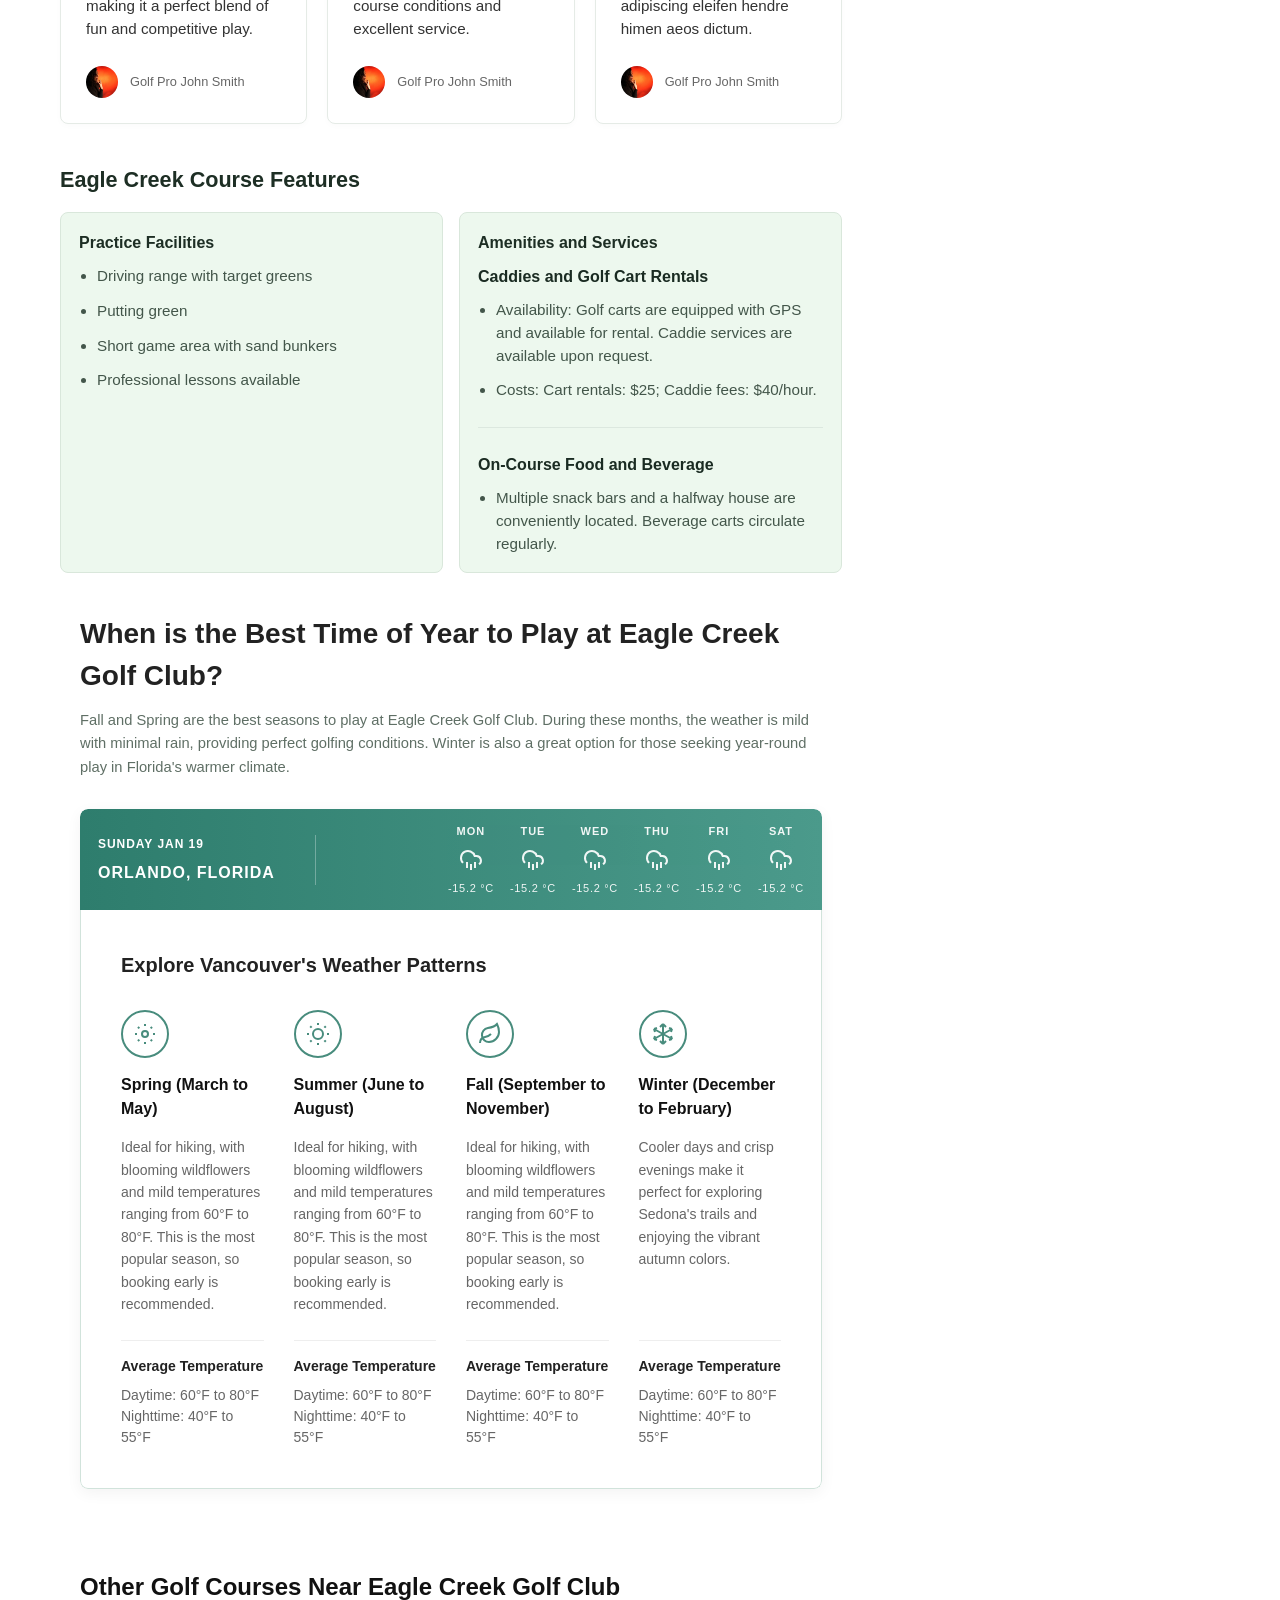
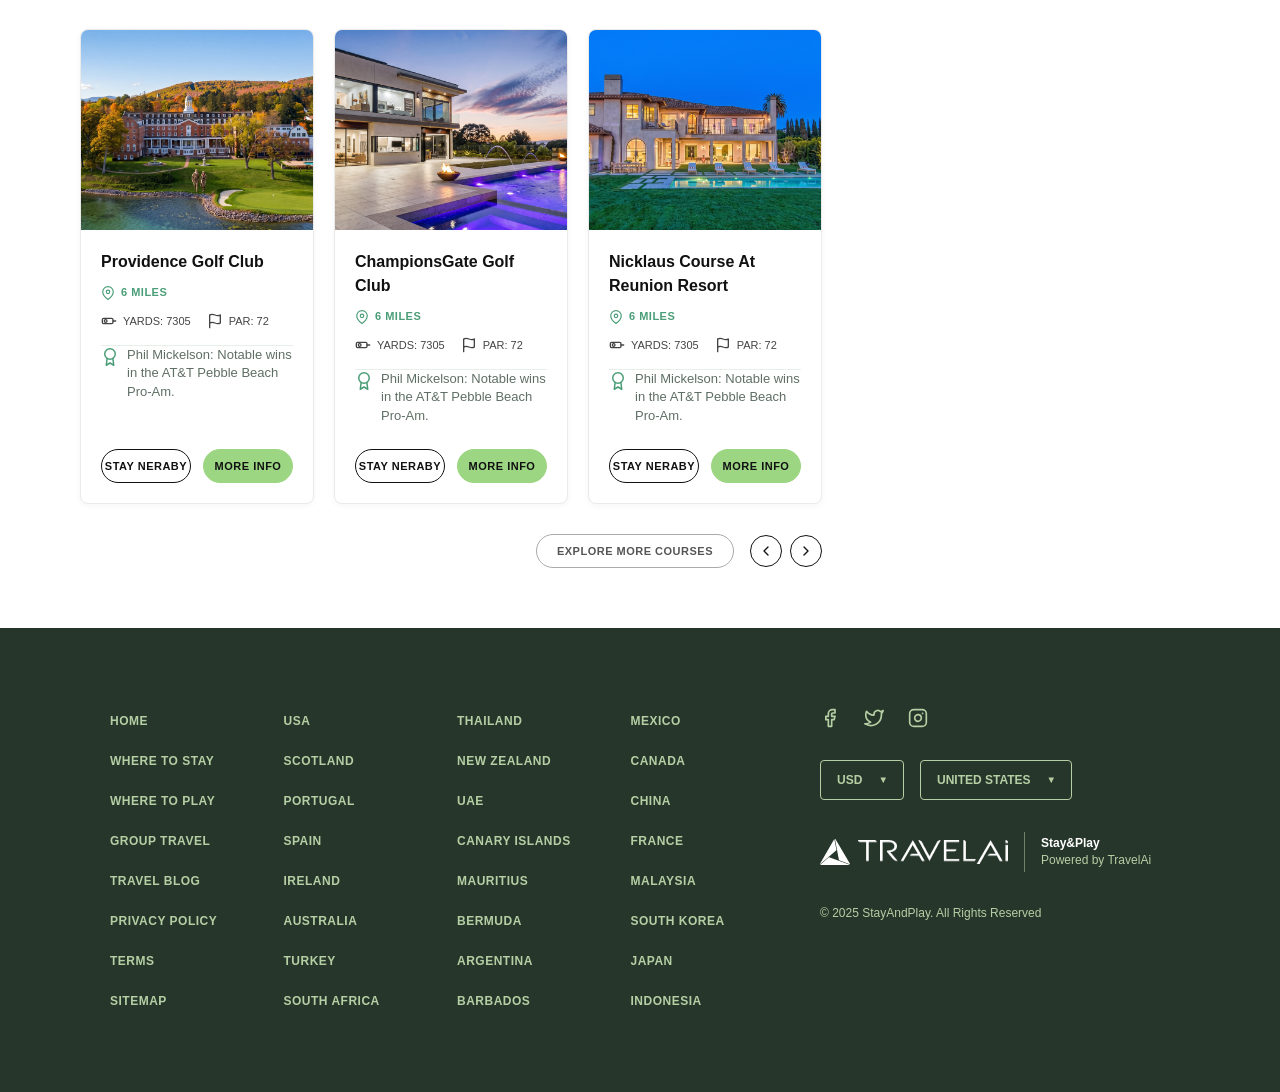
==== commit ac648f7a: "improved other courses section" ====
--- a/index.html
+++ b/index.html
@@ -977,43 +977,179 @@
   </div>
 </section>
           <section class="other-courses-section">
-            <h2>Other Golf Courses Near Eagle Creek Golf Club</h2>
-            <div class="other-courses-grid">
-              <article class="other-course-card">
-                <img
-                  src="assets/images/options-1.jpeg"
-                  alt="Providence Golf Club"
-                />
-                <div class="other-course-card__body">
-                  <h3>Providence Golf Club</h3>
-                  <p>6 miles away</p>
-                </div>
-              </article>
-              <article class="other-course-card">
-                <img
-                  src="assets/images/options-2.jpeg"
-                  alt="ChampionsGate Golf Club"
-                />
-                <div class="other-course-card__body">
-                  <h3>ChampionsGate Golf Club</h3>
-                  <p>9 miles away</p>
-                </div>
-              </article>
-              <article class="other-course-card">
-                <img
-                  src="assets/images/options-3.jpeg"
-                  alt="Nicklaus Course at Reunion Resort"
-                />
-                <div class="other-course-card__body">
-                  <h3>Nicklaus Course at Reunion Resort</h3>
-                  <p>12 miles away</p>
-                </div>
-              </article>
-            </div>
-            <div class="other-courses-actions">
-              <button class="other-courses-btn">EXPLORE MORE COURSES</button>
-            </div>
-          </section>
+  <h2>Other Golf Courses Near Eagle Creek Golf Club</h2>
+  
+  <div class="other-courses-grid">
+    <!-- Card 1 -->
+    <article class="other-course-card">
+      <div class="course-image-wrapper">
+        <img src="assets/images/options-1.jpeg" alt="Providence Golf Club" />
+      </div>
+      <div class="other-course-card__body">
+        <h3>Providence Golf Club</h3>
+        
+        <div class="course-distance">
+          <svg viewBox="0 0 24 24" fill="none" stroke="currentColor" stroke-width="2" stroke-linecap="round" stroke-linejoin="round">
+            <path d="M21 10c0 7-9 13-9 13s-9-6-9-13a9 9 0 0 1 18 0z"></path>
+            <circle cx="12" cy="10" r="3"></circle>
+          </svg>
+          <span>6 MILES</span>
+        </div>
+        
+        <div class="course-stats">
+          <div class="stat-item">
+            <svg viewBox="0 0 24 24" fill="none" stroke="currentColor" stroke-width="2" stroke-linecap="round" stroke-linejoin="round">
+              <rect x="2" y="8" width="16" height="8" rx="2"></rect>
+              <path d="M18 12h4"></path>
+              <circle cx="7" cy="12" r="2"></circle>
+            </svg>
+            YARDS: 7305
+          </div>
+          <div class="stat-item">
+            <svg viewBox="0 0 24 24" fill="none" stroke="currentColor" stroke-width="2" stroke-linecap="round" stroke-linejoin="round">
+              <path d="M4 15s1-1 4-1 5 2 8 2 4-1 4-1V3s-1 1-4 1-5-2-8-2-4 1-4 1z"></path>
+              <line x1="4" y1="22" x2="4" y2="15"></line>
+            </svg>
+            PAR: 72
+          </div>
+        </div>
+
+        <hr class="card-divider" />
+
+        <div class="course-notable">
+          <svg viewBox="0 0 24 24" fill="none" stroke="currentColor" stroke-width="2" stroke-linecap="round" stroke-linejoin="round">
+            <circle cx="12" cy="8" r="7"></circle>
+            <polyline points="8.21 13.89 7 23 12 20 17 23 15.79 13.88"></polyline>
+          </svg>
+          <p>Phil Mickelson: Notable wins in the AT&T Pebble Beach Pro-Am.</p>
+        </div>
+
+        <div class="course-card-actions">
+          <button class="btn-outline">STAY NERABY</button>
+          <button class="btn-solid">MORE INFO</button>
+        </div>
+      </div>
+    </article>
+
+    <!-- Card 2 -->
+    <article class="other-course-card">
+      <div class="course-image-wrapper">
+        <img src="assets/images/options-2.jpeg" alt="ChampionsGate Golf Club" />
+      </div>
+      <div class="other-course-card__body">
+        <h3>ChampionsGate Golf Club</h3>
+        
+        <div class="course-distance">
+          <svg viewBox="0 0 24 24" fill="none" stroke="currentColor" stroke-width="2" stroke-linecap="round" stroke-linejoin="round">
+            <path d="M21 10c0 7-9 13-9 13s-9-6-9-13a9 9 0 0 1 18 0z"></path>
+            <circle cx="12" cy="10" r="3"></circle>
+          </svg>
+          <span>6 MILES</span>
+        </div>
+        
+        <div class="course-stats">
+          <div class="stat-item">
+            <svg viewBox="0 0 24 24" fill="none" stroke="currentColor" stroke-width="2" stroke-linecap="round" stroke-linejoin="round">
+              <rect x="2" y="8" width="16" height="8" rx="2"></rect>
+              <path d="M18 12h4"></path>
+              <circle cx="7" cy="12" r="2"></circle>
+            </svg>
+            YARDS: 7305
+          </div>
+          <div class="stat-item">
+            <svg viewBox="0 0 24 24" fill="none" stroke="currentColor" stroke-width="2" stroke-linecap="round" stroke-linejoin="round">
+              <path d="M4 15s1-1 4-1 5 2 8 2 4-1 4-1V3s-1 1-4 1-5-2-8-2-4 1-4 1z"></path>
+              <line x1="4" y1="22" x2="4" y2="15"></line>
+            </svg>
+            PAR: 72
+          </div>
+        </div>
+
+        <hr class="card-divider" />
+
+        <div class="course-notable">
+          <svg viewBox="0 0 24 24" fill="none" stroke="currentColor" stroke-width="2" stroke-linecap="round" stroke-linejoin="round">
+            <circle cx="12" cy="8" r="7"></circle>
+            <polyline points="8.21 13.89 7 23 12 20 17 23 15.79 13.88"></polyline>
+          </svg>
+          <p>Phil Mickelson: Notable wins in the AT&T Pebble Beach Pro-Am.</p>
+        </div>
+
+        <div class="course-card-actions">
+          <button class="btn-outline">STAY NERABY</button>
+          <button class="btn-solid">MORE INFO</button>
+        </div>
+      </div>
+    </article>
+
+    <!-- Card 3 -->
+    <article class="other-course-card">
+      <div class="course-image-wrapper">
+        <img src="assets/images/options-3.jpeg" alt="Nicklaus Course at Reunion Resort" />
+      </div>
+      <div class="other-course-card__body">
+        <h3>Nicklaus Course At Reunion Resort</h3>
+        
+        <div class="course-distance">
+          <svg viewBox="0 0 24 24" fill="none" stroke="currentColor" stroke-width="2" stroke-linecap="round" stroke-linejoin="round">
+            <path d="M21 10c0 7-9 13-9 13s-9-6-9-13a9 9 0 0 1 18 0z"></path>
+            <circle cx="12" cy="10" r="3"></circle>
+          </svg>
+          <span>6 MILES</span>
+        </div>
+        
+        <div class="course-stats">
+          <div class="stat-item">
+            <svg viewBox="0 0 24 24" fill="none" stroke="currentColor" stroke-width="2" stroke-linecap="round" stroke-linejoin="round">
+              <rect x="2" y="8" width="16" height="8" rx="2"></rect>
+              <path d="M18 12h4"></path>
+              <circle cx="7" cy="12" r="2"></circle>
+            </svg>
+            YARDS: 7305
+          </div>
+          <div class="stat-item">
+            <svg viewBox="0 0 24 24" fill="none" stroke="currentColor" stroke-width="2" stroke-linecap="round" stroke-linejoin="round">
+              <path d="M4 15s1-1 4-1 5 2 8 2 4-1 4-1V3s-1 1-4 1-5-2-8-2-4 1-4 1z"></path>
+              <line x1="4" y1="22" x2="4" y2="15"></line>
+            </svg>
+            PAR: 72
+          </div>
+        </div>
+
+        <hr class="card-divider" />
+
+        <div class="course-notable">
+          <svg viewBox="0 0 24 24" fill="none" stroke="currentColor" stroke-width="2" stroke-linecap="round" stroke-linejoin="round">
+            <circle cx="12" cy="8" r="7"></circle>
+            <polyline points="8.21 13.89 7 23 12 20 17 23 15.79 13.88"></polyline>
+          </svg>
+          <p>Phil Mickelson: Notable wins in the AT&T Pebble Beach Pro-Am.</p>
+        </div>
+
+        <div class="course-card-actions">
+          <button class="btn-outline">STAY NERABY</button>
+          <button class="btn-solid">MORE INFO</button>
+        </div>
+      </div>
+    </article>
+  </div>
+
+  <div class="other-courses-actions">
+    <button class="explore-btn">EXPLORE MORE COURSES</button>
+    <div class="pagination-arrows">
+      <button class="arrow-btn" aria-label="Previous">
+        <svg viewBox="0 0 24 24" fill="none" stroke="currentColor" stroke-width="2" stroke-linecap="round" stroke-linejoin="round">
+          <polyline points="15 18 9 12 15 6"></polyline>
+        </svg>
+      </button>
+      <button class="arrow-btn" aria-label="Next">
+        <svg viewBox="0 0 24 24" fill="none" stroke="currentColor" stroke-width="2" stroke-linecap="round" stroke-linejoin="round">
+          <polyline points="9 18 15 12 9 6"></polyline>
+        </svg>
+      </button>
+    </div>
+  </div>
+</section>
         </div>
 
         <!-- Right Column: Booking Widget -->
--- a/styles/styles.css
+++ b/styles/styles.css
@@ -1,6 +1,4 @@
-/* ==========================================================================
-   1. CSS Variables & Design Tokens
-   ========================================================================== */
+/* 1. CSS Variables & Design Tokens */
 :root {
   /* Colors */
   --color-primary: #28a745;
@@ -44,9 +42,8 @@
   --max-width-desktop: 1100px;
 }
 
-/* ==========================================================================
-   2. Reset & Base Styles
-   ========================================================================== */
+/* 
+   2. Reset & Base Styles */
 * {
   margin: 0;
   padding: 0;
@@ -91,9 +88,8 @@
   padding: 0 1.25rem; /* Desktop padding tuned to the reference layout */
 }
 
-/* ==========================================================================
-   3. Buttons & Inputs
-   ========================================================================== */
+/* 
+   3. Buttons & Inputs */
 .button {
   cursor: pointer;
   border: none;
--- a/styles/style-hero.css
+++ b/styles/style-hero.css
@@ -1060,6 +1060,203 @@
   cursor: pointer;
 }
 
+/* Section & Grid Layout */
+.other-courses-section {
+  max-width: 1200px;
+  margin: 0 auto;
+  padding: 40px 20px;
+  font-family: -apple-system, BlinkMacSystemFont, "Segoe UI", Roboto, Helvetica, Arial, sans-serif;
+  color: #222;
+}
+
+.other-courses-section h2 {
+  font-size: 24px;
+  font-weight: 600;
+  margin-bottom: 24px;
+  color: #111;
+}
+
+.other-courses-grid {
+  display: grid;
+  grid-template-columns: repeat(3, 1fr);
+  gap: 20px;
+  margin-bottom: 30px;
+}
+
+/* Card Styling */
+.other-course-card {
+  border: 1px solid #eaeaea;
+  border-radius: 8px;
+  overflow: hidden;
+  background: #fff;
+  display: flex;
+  flex-direction: column;
+}
+
+.course-image-wrapper {
+  height: 200px;
+  width: 100%;
+}
+
+.course-image-wrapper img {
+  width: 100%;
+  height: 100%;
+  object-fit: cover;
+}
+
+.other-course-card__body {
+  padding: 20px;
+  display: flex;
+  flex-direction: column;
+  flex-grow: 1;
+}
+
+.other-course-card__body h3 {
+  font-size: 16px;
+  font-weight: 600;
+  margin: 0 0 10px 0;
+  color: #111;
+}
+
+/* Icons & Stats Typography */
+.course-distance {
+  display: flex;
+  align-items: center;
+  gap: 6px;
+  color: #4a9d77; /* Deep green */
+  font-size: 11px;
+  font-weight: 600;
+  letter-spacing: 0.5px;
+  margin-bottom: 12px;
+}
+
+.course-distance svg {
+  width: 14px;
+  height: 14px;
+}
+
+.course-stats {
+  display: flex;
+  gap: 16px;
+  align-items: center;
+  margin-bottom: 16px;
+}
+
+.stat-item {
+  display: flex;
+  align-items: center;
+  gap: 6px;
+  font-size: 11px;
+  color: #444;
+  font-weight: 500;
+}
+
+.stat-item svg {
+  width: 16px;
+  height: 16px;
+  color: #444;
+}
+
+.card-divider {
+  border: none;
+  border-top: 1px solid #eaeaea;
+  margin: 0 0 16px 0;
+}
+
+.course-notable {
+  display: flex;
+  align-items: flex-start;
+  gap: 8px;
+  margin-bottom: 24px;
+  color: #4a9d77;
+}
+
+.course-notable svg {
+  flex-shrink: 0;
+  width: 18px;
+  height: 18px;
+  margin-top: 2px;
+}
+
+.course-notable p {
+  font-size: 13px;
+  line-height: 1.4;
+  margin: 0;
+}
+
+/* Card Buttons */
+.course-card-actions {
+  display: flex;
+  gap: 12px;
+  margin-top: auto;
+}
+
+.btn-outline, .btn-solid {
+  flex: 1;
+  padding: 10px 0;
+  border-radius: 20px;
+  font-size: 11px;
+  font-weight: 600;
+  text-align: center;
+  cursor: pointer;
+  letter-spacing: 0.5px;
+}
+
+.btn-outline {
+  background: white;
+  border: 1px solid #111;
+  color: #111;
+}
+
+.btn-solid {
+  background: #9cd683;
+  border: 1px solid #9cd683;
+  color: #111;
+}
+
+/* Bottom Actions Container */
+.other-courses-actions {
+  display: flex;
+  justify-content: flex-end;
+  align-items: center;
+  gap: 16px;
+}
+
+.explore-btn {
+  padding: 10px 20px;
+  border-radius: 20px;
+  border: 1px solid #aaa;
+  background: white;
+  color: #555;
+  font-size: 11px;
+  font-weight: 600;
+  cursor: pointer;
+  letter-spacing: 0.5px;
+}
+
+.pagination-arrows {
+  display: flex;
+  gap: 8px;
+}
+
+.arrow-btn {
+  width: 32px;
+  height: 32px;
+  border-radius: 50%;
+  border: 1px solid #111;
+  background: white;
+  display: flex;
+  align-items: center;
+  justify-content: center;
+  cursor: pointer;
+  color: #111;
+}
+
+.arrow-btn svg {
+  width: 16px;
+  height: 16px;
+}
+
 @media (max-width: 1024px) {
   .course-features-grid,
   .other-courses-grid {
